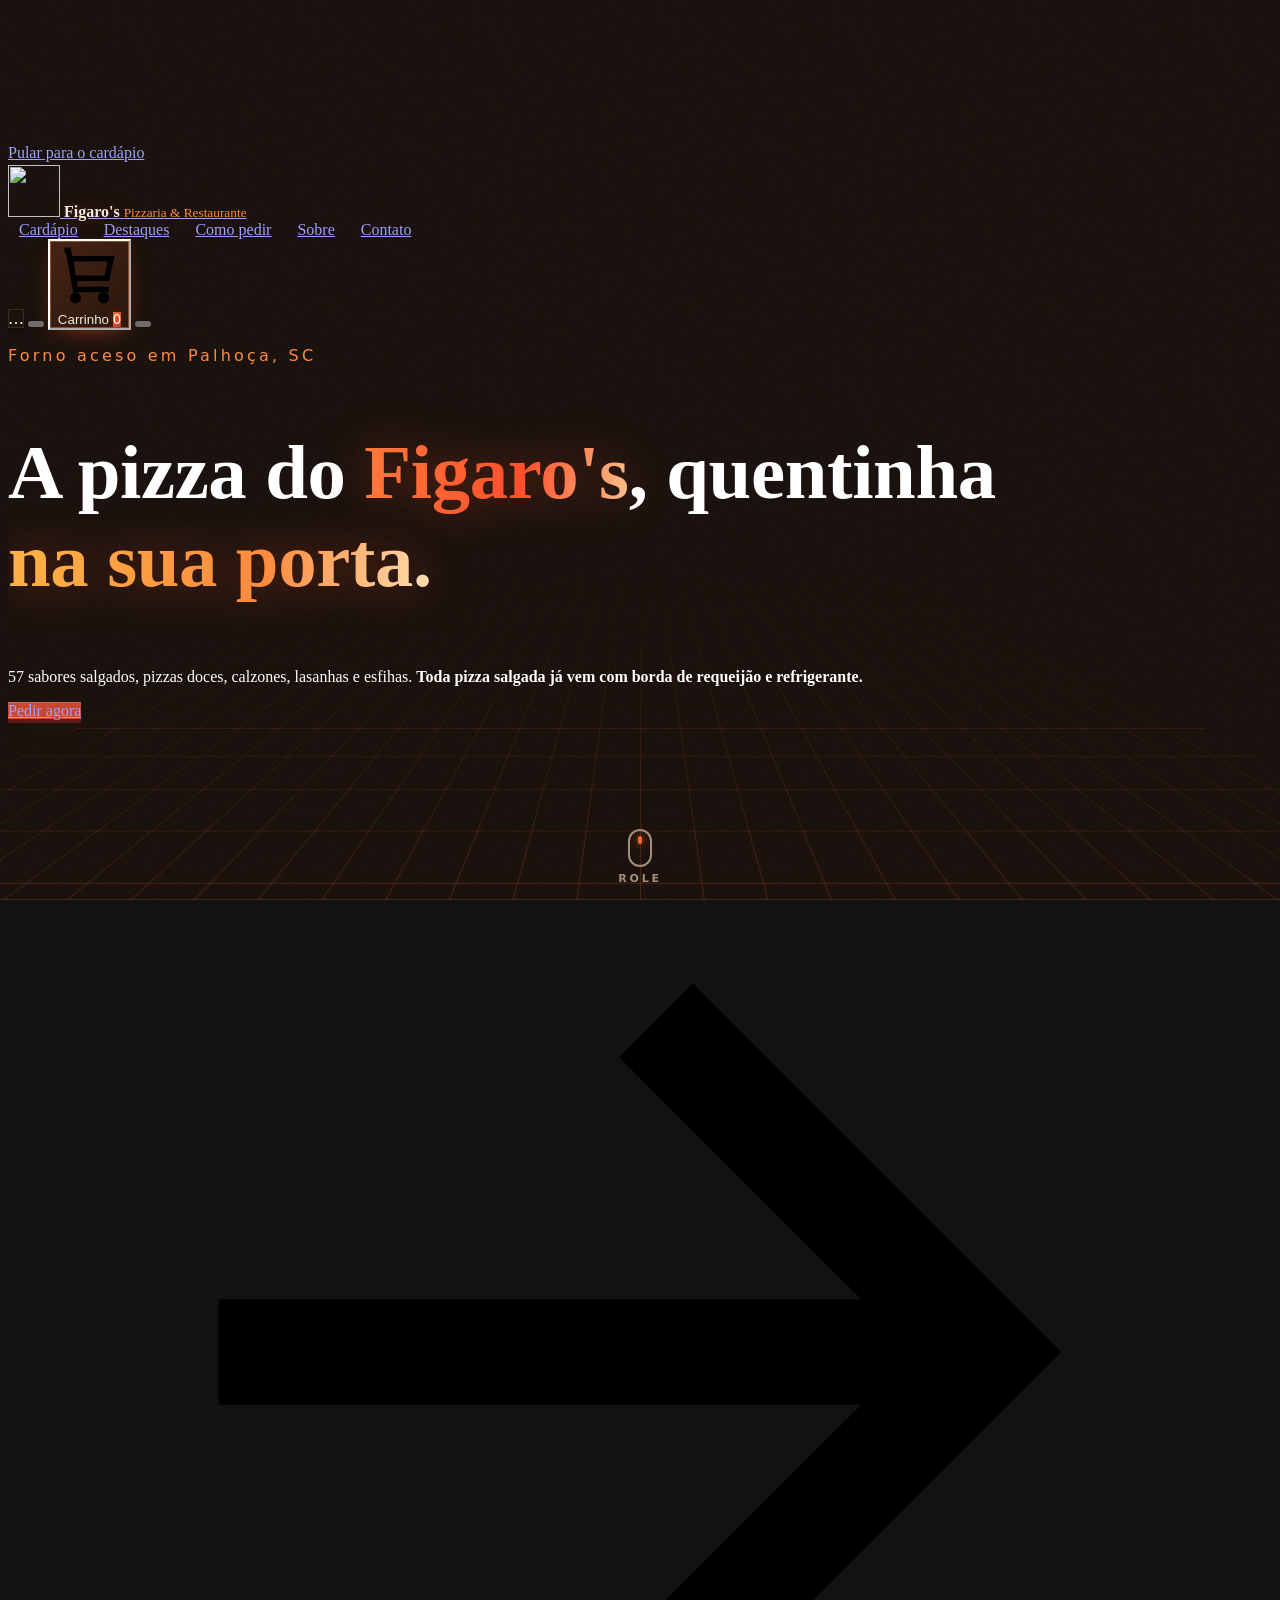
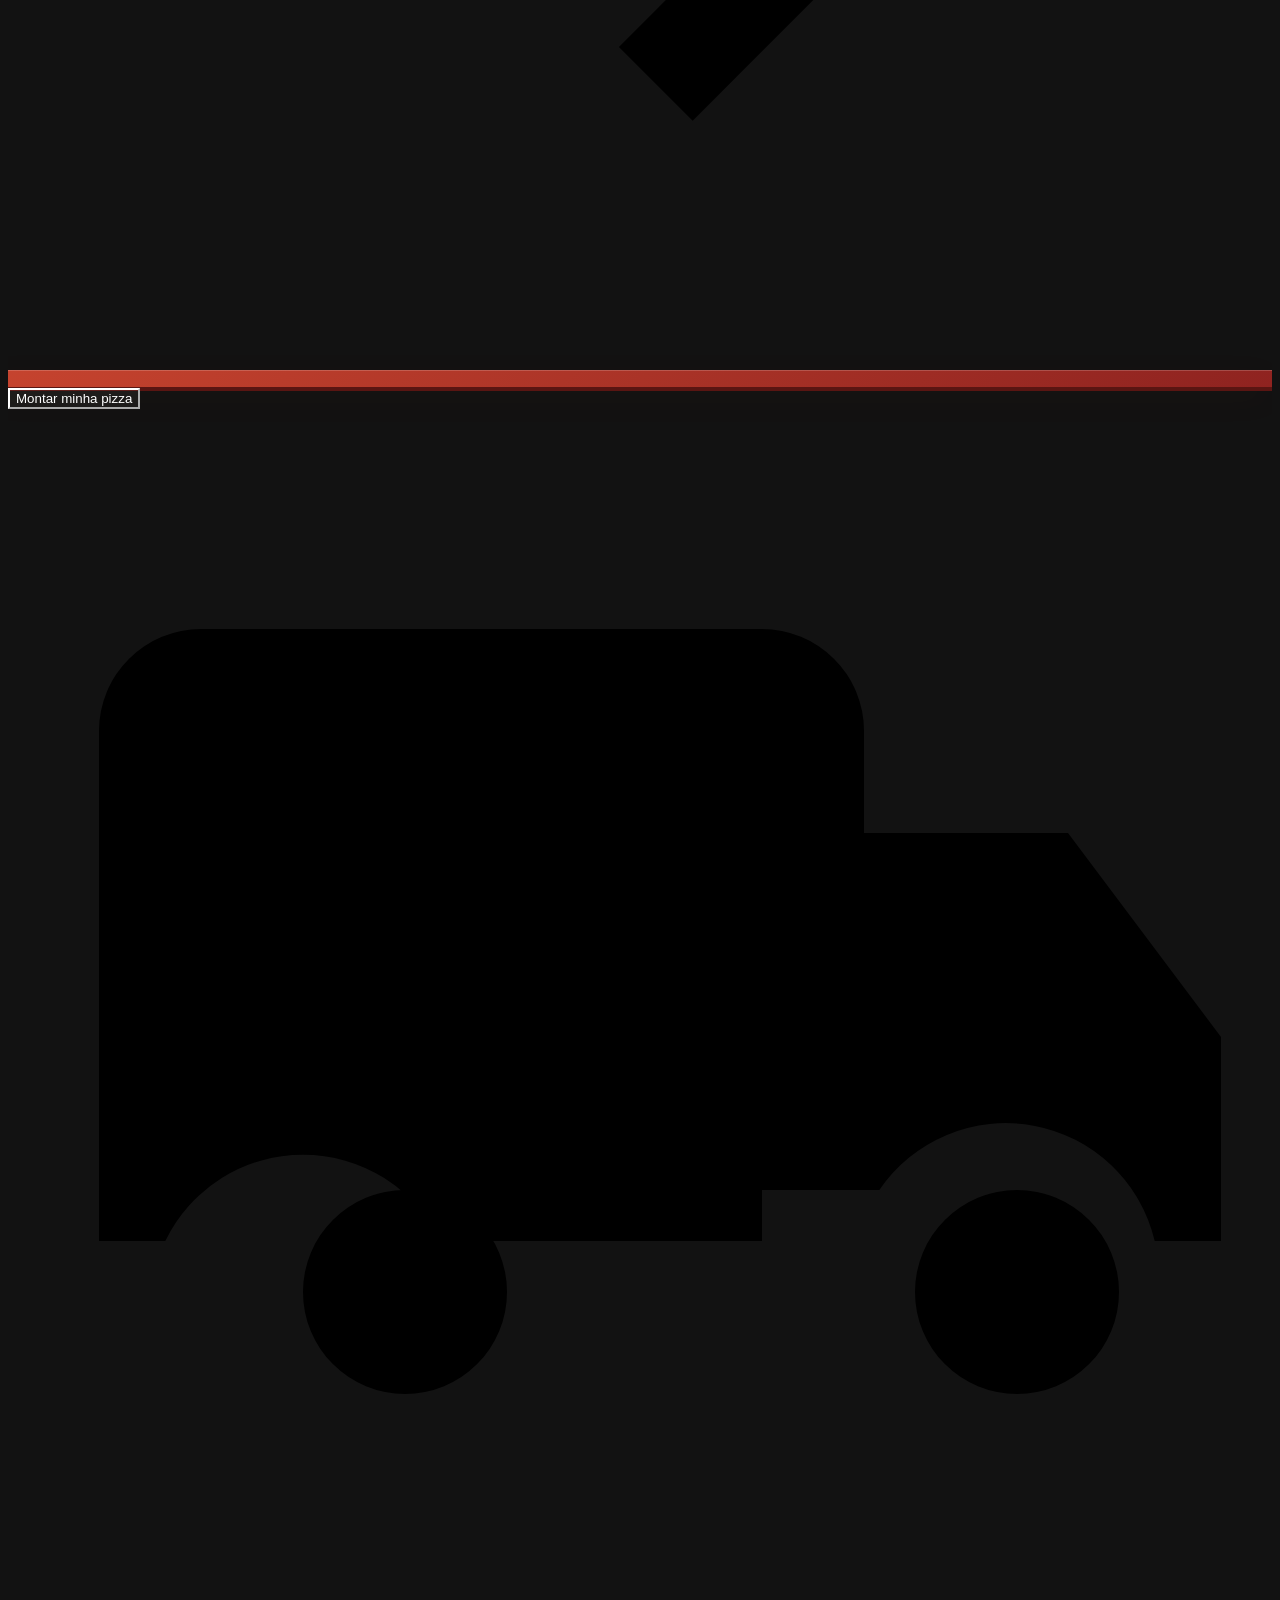
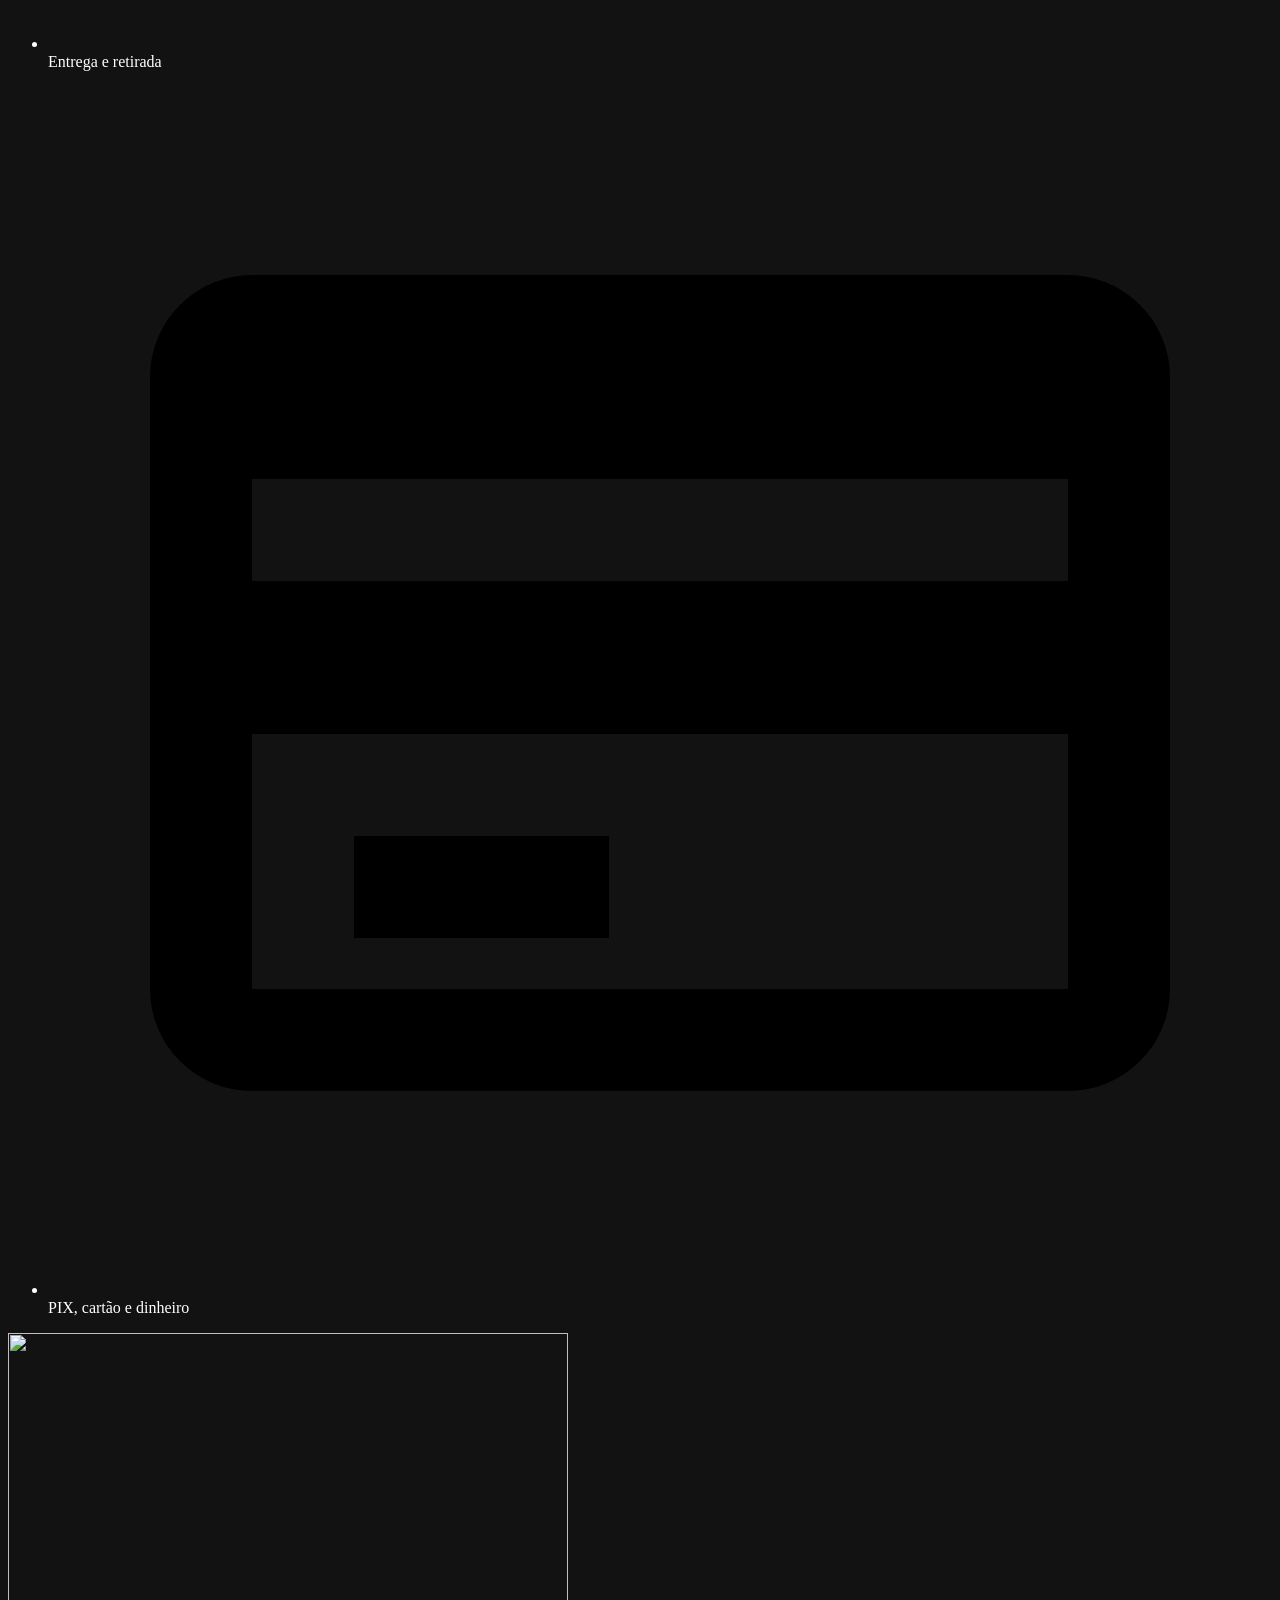
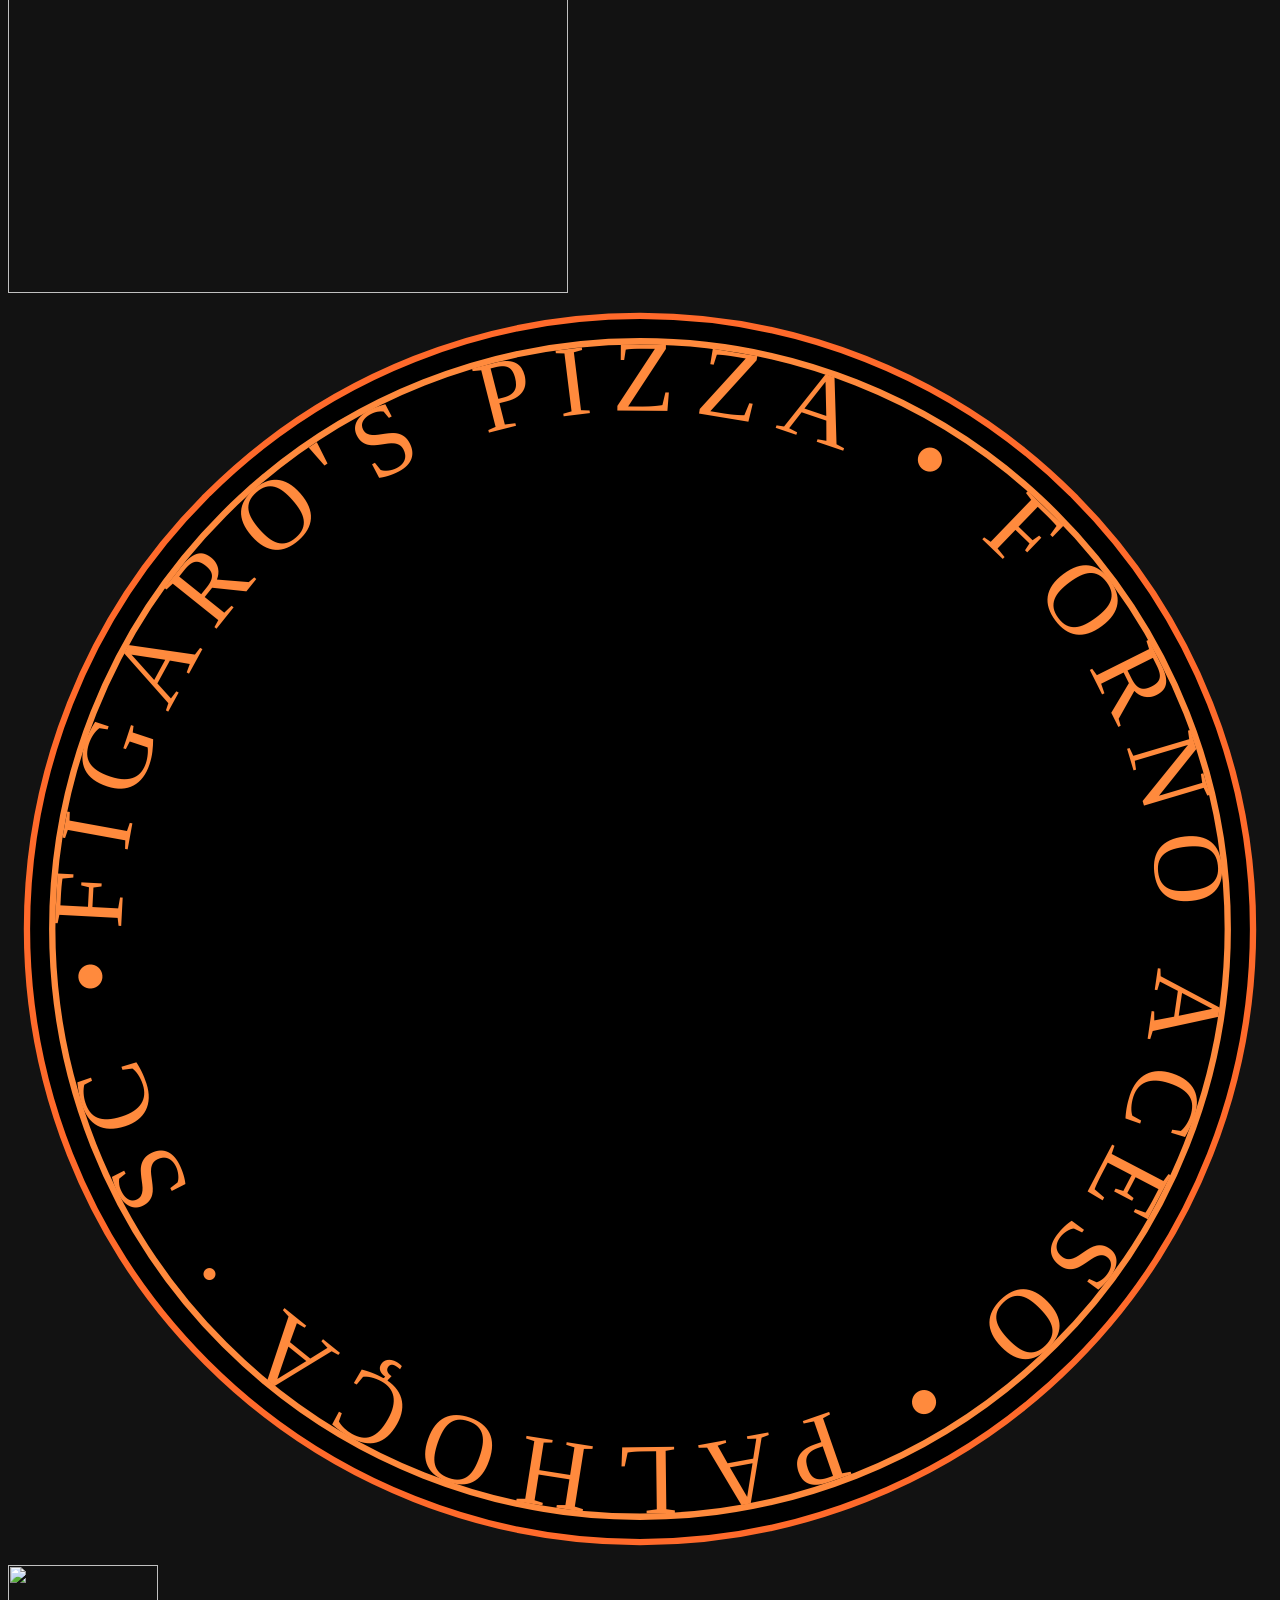
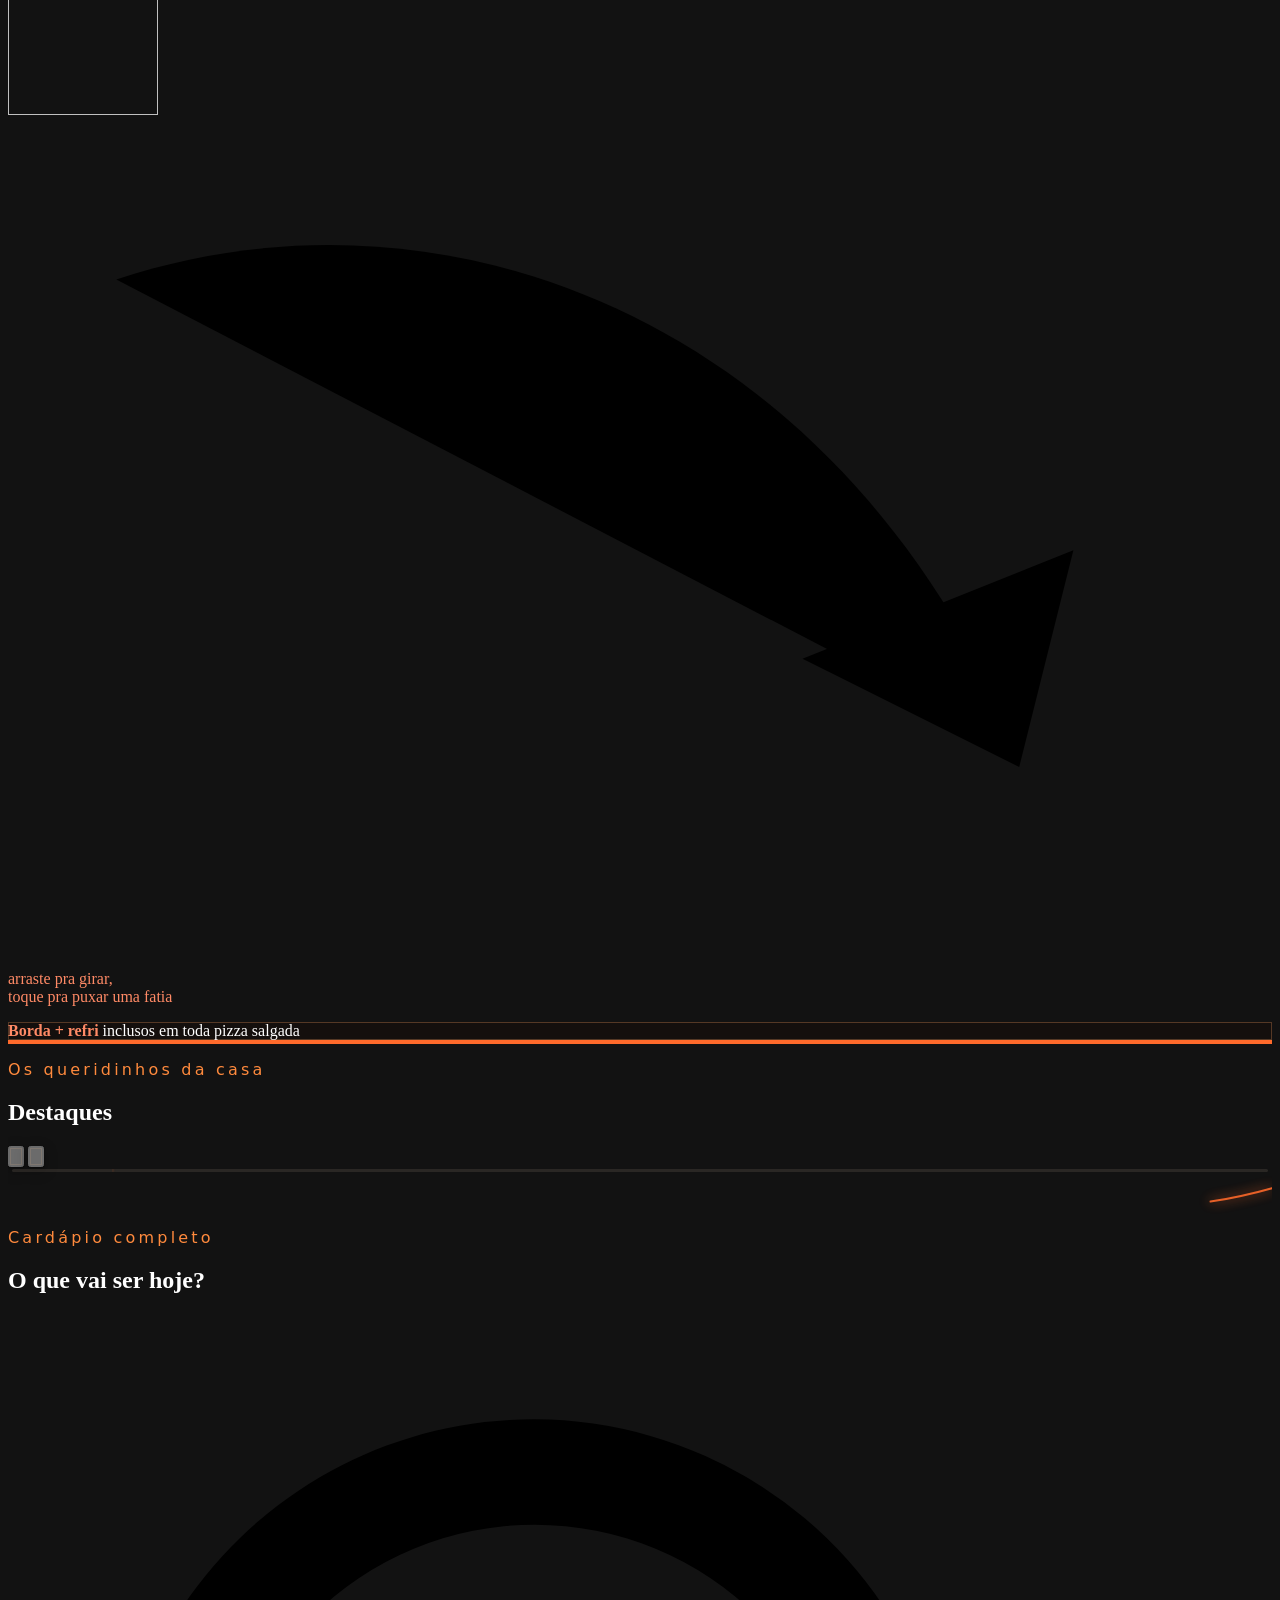
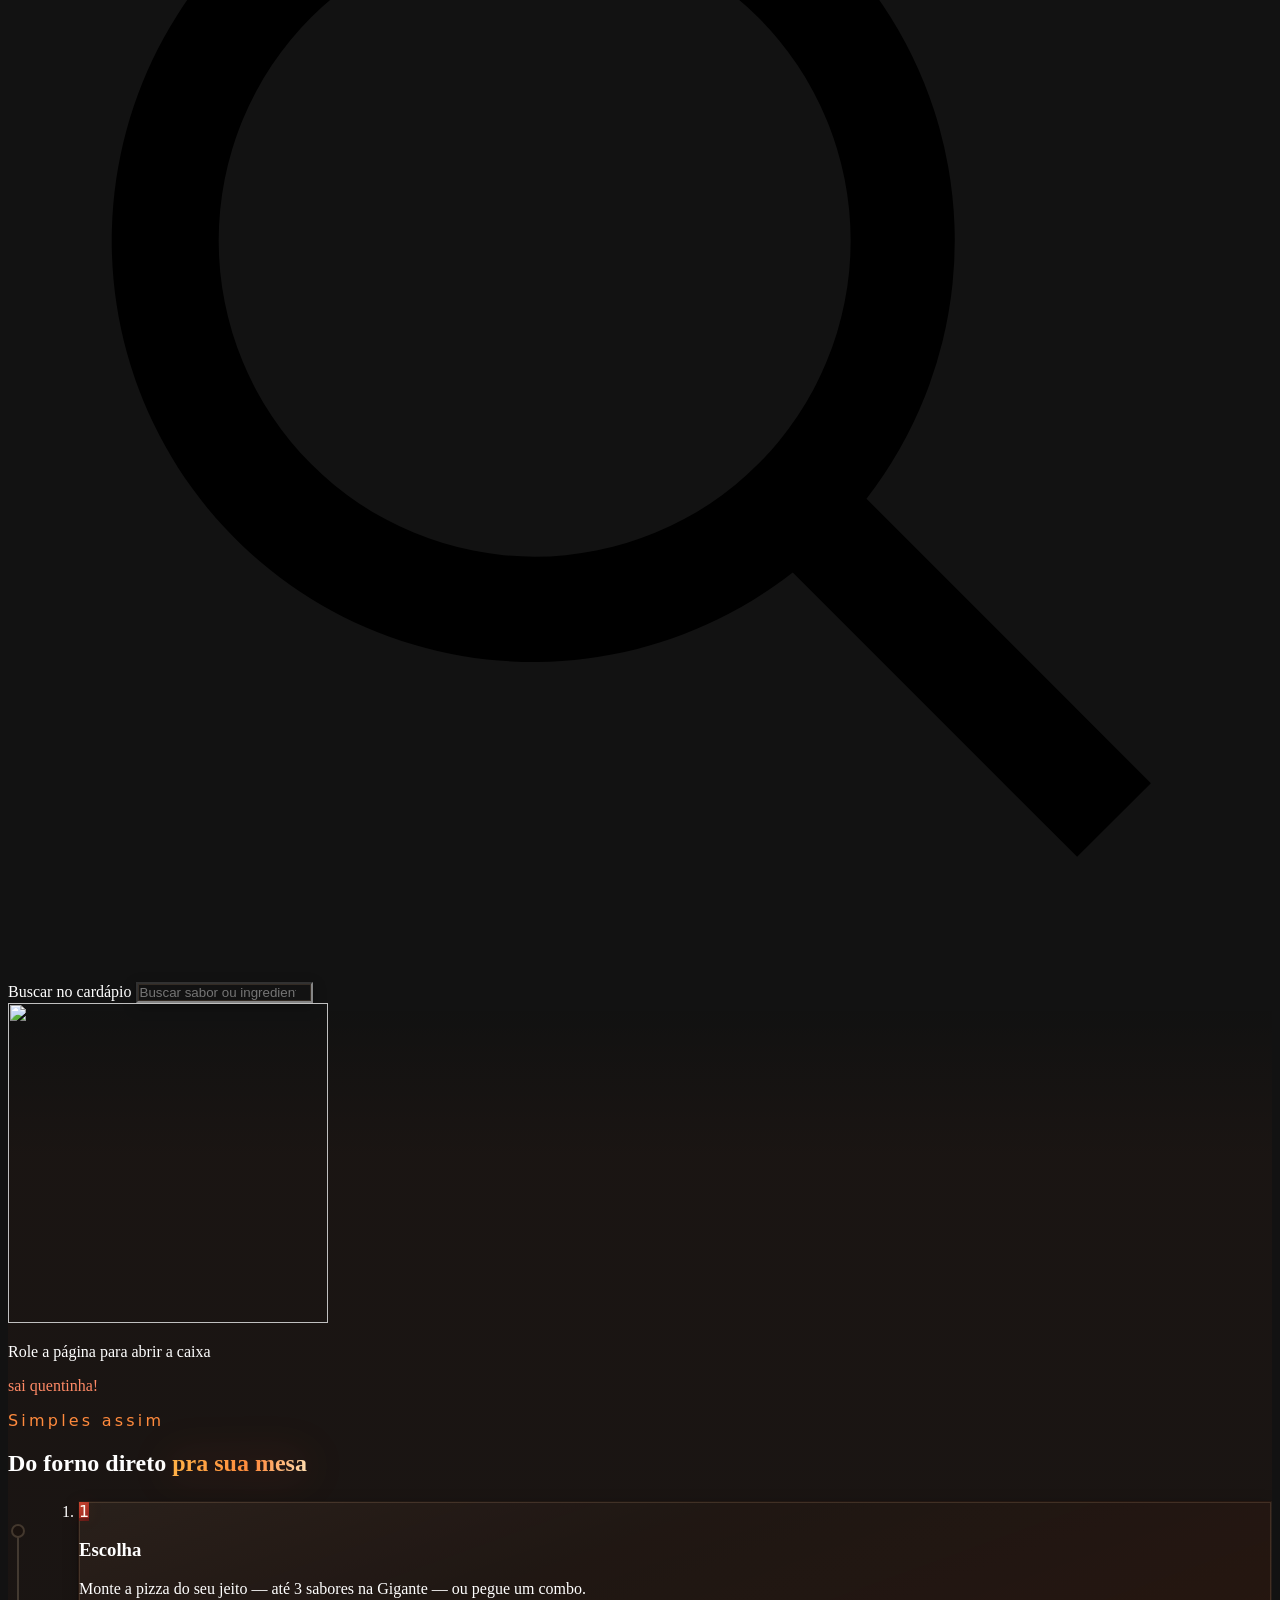
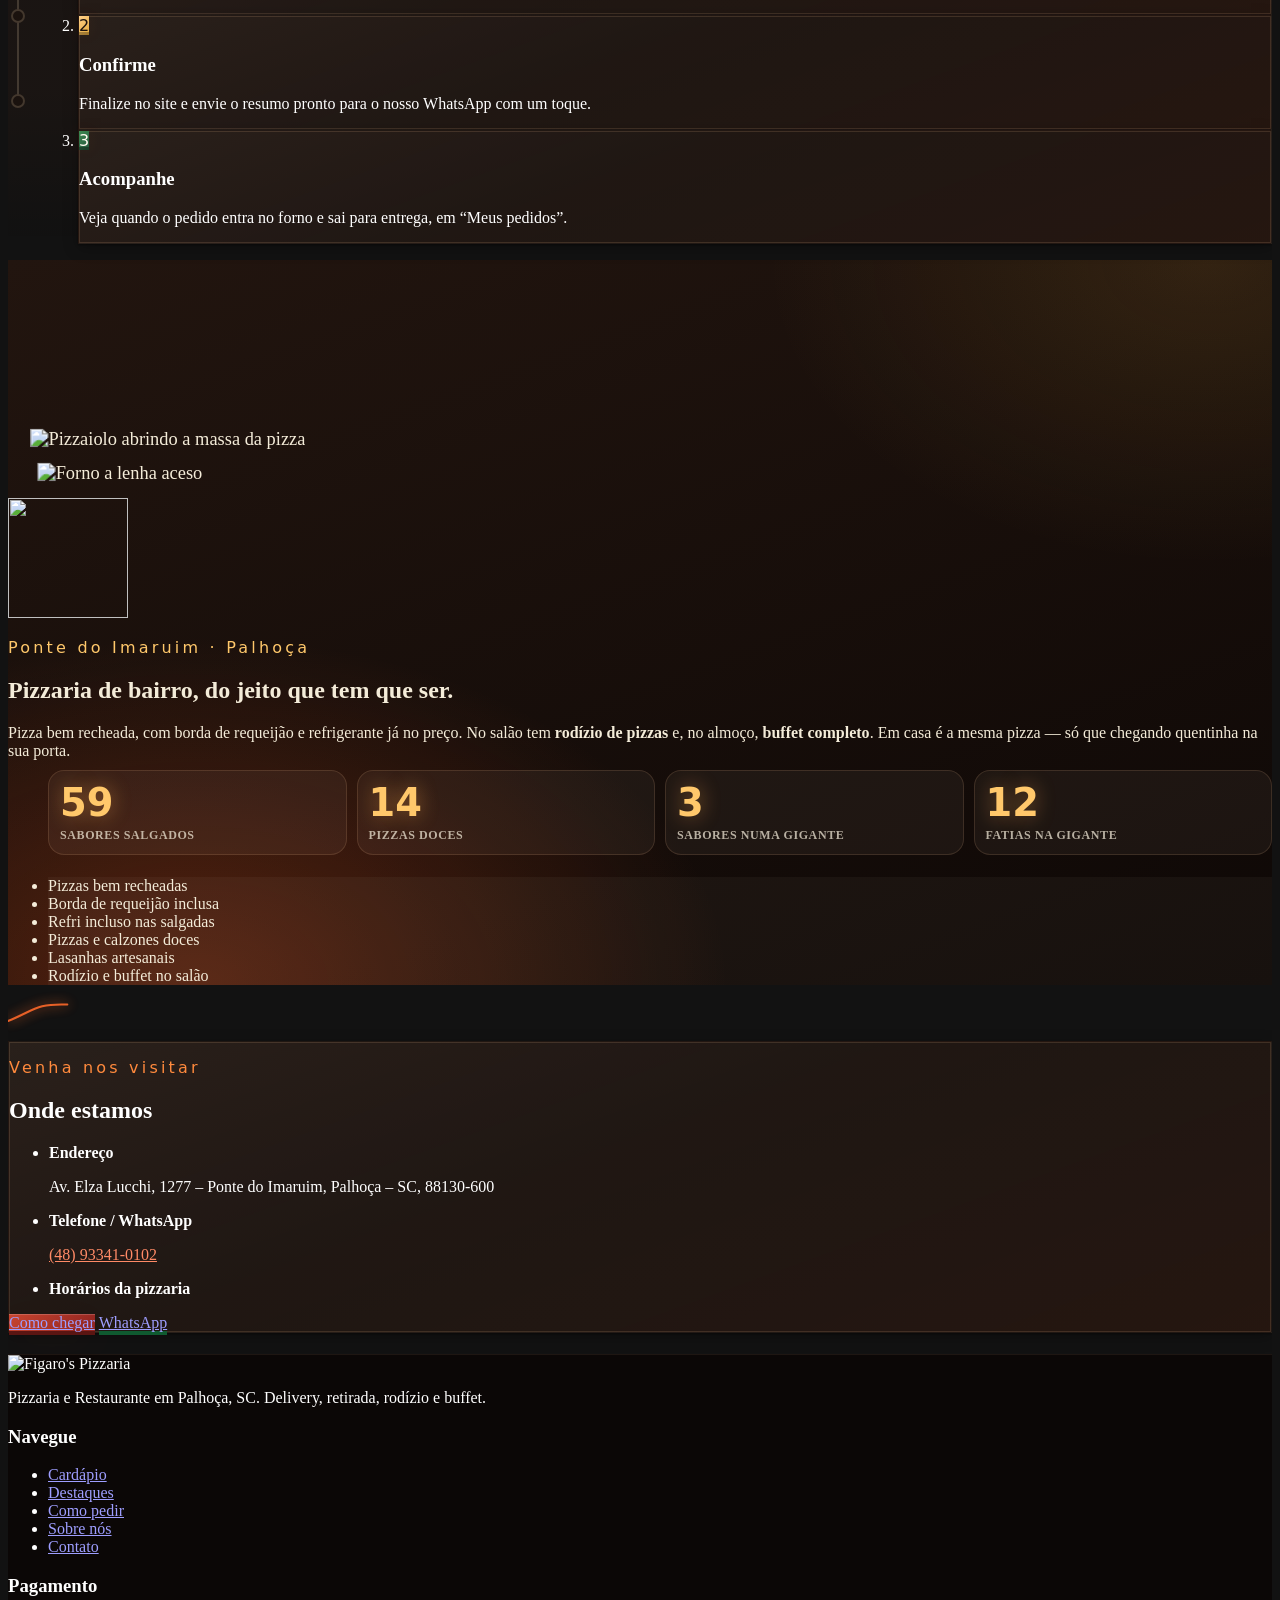
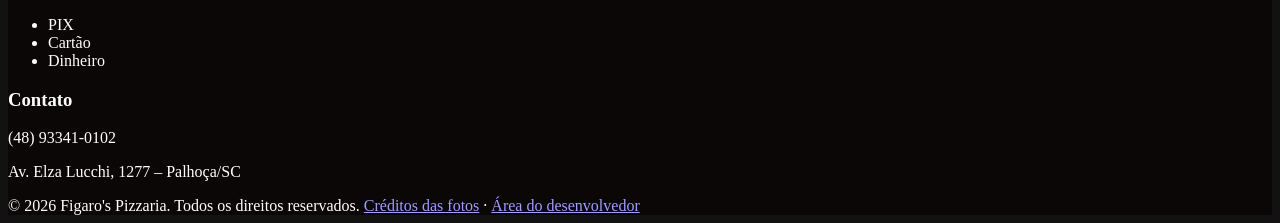
==== index.html @ 358f62ff "Figaro's 2.0: visual "Futurismo Quente" com tema escuro e animações de rolagem - Tema escuro "Forno " ====
<!DOCTYPE html>
<html lang="pt-BR">
<head>
  <meta charset="UTF-8">
  <meta name="viewport" content="width=device-width, initial-scale=1, viewport-fit=cover">
  <title>Figaro's Pizzaria · Delivery de pizza em Palhoça, SC</title>
  <meta name="description" content="Peça pizza da Figaro's Pizzaria em Palhoça, SC: 57 sabores salgados com borda de requeijão e refri inclusos, pizzas doces, calzones, lasanhas, esfihas e combos. Entrega e retirada.">
  <meta name="theme-color" content="#120c09">
  <!-- tema (claro/escuro) e abertura decididos antes da primeira pintura -->
  <script src="js/site/theme-boot.js"></script>
  <!-- Site no GitHub Pages + servidor publicado em outro endereço? Descomente e coloque o endereço do servidor:
  <meta name="figaros-api" content="https://SEU-SERVIDOR.up.railway.app/"> -->
  <link rel="icon" href="assets/img/favicon.png" type="image/png">
  <link rel="apple-touch-icon" href="assets/img/apple-touch-icon.png">
  <link rel="manifest" href="manifest.webmanifest">
  <link rel="canonical" href="https://carlosserra-a11y.github.io/Figaros-Pizzaria/">

  <meta property="og:type" content="website">
  <meta property="og:title" content="Figaro's Pizzaria · Palhoça, SC">
  <meta property="og:description" content="57 sabores, borda de requeijão e refri inclusos. Peça pelo site e acompanhe seu pedido.">
  <meta property="og:url" content="https://carlosserra-a11y.github.io/Figaros-Pizzaria/">
  <meta property="og:image" content="https://carlosserra-a11y.github.io/Figaros-Pizzaria/assets/img/logo.png">
  <meta property="og:image:alt" content="Logo da Figaro's Pizzaria">
  <meta property="og:locale" content="pt_BR">
  <meta name="twitter:card" content="summary">
  <meta name="twitter:title" content="Figaro's Pizzaria · Palhoça, SC">
  <meta name="twitter:description" content="57 sabores, borda de requeijão e refri inclusos. Peça pelo site e acompanhe seu pedido.">
  <meta name="twitter:image" content="https://carlosserra-a11y.github.io/Figaros-Pizzaria/assets/img/logo.png">

  <link rel="preconnect" href="https://fonts.googleapis.com">
  <link rel="preconnect" href="https://fonts.gstatic.com" crossorigin>
  <link href="https://fonts.googleapis.com/css2?family=Alfa+Slab+One&family=Caveat:wght@600..700&family=Nunito:wght@400..900&family=Space+Grotesk:wght@500..700&display=swap" rel="stylesheet">
  <link rel="stylesheet" href="css/site.css">
  <!-- Figaro's 2.0 — "Futurismo Quente": tema escuro, vidro, luz e movimento (apague esta linha para voltar ao visual anterior) -->
  <link rel="stylesheet" href="css/futuro.css">
  <link rel="modulepreload" href="js/shared/pricing.js">

  <script type="application/ld+json">
  {
    "@context": "https://schema.org",
    "@type": "Restaurant",
    "name": "Figaro's Pizzaria",
    "servesCuisine": ["Pizza", "Italiana", "Brasileira"],
    "address": { "@type": "PostalAddress", "streetAddress": "Av. Elza Lucchi, 1277", "addressLocality": "Palhoça", "addressRegion": "SC", "postalCode": "88130-600", "addressCountry": "BR" },
    "telephone": "+55 48 93341-0102",
    "url": "https://carlosserra-a11y.github.io/Figaros-Pizzaria/",
    "image": "https://carlosserra-a11y.github.io/Figaros-Pizzaria/assets/img/logo.png",
    "acceptsReservations": false,
    "hasMenu": "https://carlosserra-a11y.github.io/Figaros-Pizzaria/#cardapio"
  }
  </script>
</head>

<body>
  <a class="skip-link" href="#cardapio">Pular para o cardápio</a>

  <!-- abertura: só na 1ª visita da sessão; some sozinha pelo CSS (mesmo se o JS falhar) -->
  <div class="intro-screen" aria-hidden="true" style="display:none">
    <div class="intro-pizza"><i></i><i></i><i></i><i></i><i></i><i></i></div>
    <img class="intro-logo" src="assets/img/logo-256.webp" alt="" width="96" height="96">
  </div>

  <div class="tone" id="tone" aria-hidden="true"></div>
  <canvas class="fx-canvas" id="fxCanvas" aria-hidden="true"></canvas>
  <canvas class="bg-canvas" id="bgCanvas" aria-hidden="true"></canvas>
  <div class="scroll-progress" aria-hidden="true"><i id="scrollProgress"></i><b class="spark" id="scrollSpark"></b></div>
  <div class="grain" aria-hidden="true"></div>

  <div class="announcement" id="announcement" hidden></div>

  <!-- ======================= HEADER ======================= -->
  <header class="site-header" id="siteHeader">
    <div class="container header-inner">
      <a class="brand" href="#inicio" aria-label="Figaro's Pizzaria — início">
        <img src="assets/img/logo-256.webp" alt="" width="52" height="52">
        <span class="brand-text">
          <strong>Figaro's</strong>
          <small>Pizzaria &amp; Restaurante</small>
        </span>
      </a>

      <nav class="main-nav" aria-label="Seções">
        <span class="nav-ink" aria-hidden="true"></span>
        <a href="#cardapio">Cardápio</a>
        <a href="#destaques">Destaques</a>
        <a href="#como-funciona">Como pedir</a>
        <a href="#sobre">Sobre</a>
        <a href="#contato">Contato</a>
      </nav>

      <div class="header-actions">
        <span class="status-pill" id="statusPill" data-open="unknown"><i></i><span>…</span></span>
        <button class="icon-btn theme-btn" id="themeBtn" type="button" aria-label="Usar tema claro" aria-pressed="false">
          <svg class="ico-moon" viewBox="0 0 24 24" aria-hidden="true"><path d="M20.7 14.6A8.6 8.6 0 0 1 9.4 3.3a.8.8 0 0 0-1-1A10.2 10.2 0 1 0 21.7 15.6a.8.8 0 0 0-1-1Z"/></svg>
          <svg class="ico-sun" viewBox="0 0 24 24" aria-hidden="true"><path d="M12 7a5 5 0 1 0 0 10 5 5 0 0 0 0-10Zm0-5a1 1 0 0 1 1 1v1.5a1 1 0 1 1-2 0V3a1 1 0 0 1 1-1Zm0 17.5a1 1 0 0 1 1 1V21a1 1 0 1 1-2 0v-.5a1 1 0 0 1 1-1ZM2 12a1 1 0 0 1 1-1h1.5a1 1 0 1 1 0 2H3a1 1 0 0 1-1-1Zm17.5 0a1 1 0 0 1 1-1H21a1 1 0 1 1 0 2h-.5a1 1 0 0 1-1-1ZM4.9 4.9a1 1 0 0 1 1.4 0l1 1a1 1 0 0 1-1.4 1.4l-1-1a1 1 0 0 1 0-1.4Zm11.8 11.8a1 1 0 0 1 1.4 0l1 1a1 1 0 0 1-1.4 1.4l-1-1a1 1 0 0 1 0-1.4ZM19.1 4.9a1 1 0 0 1 0 1.4l-1 1a1 1 0 1 1-1.4-1.4l1-1a1 1 0 0 1 1.4 0ZM7.3 16.7a1 1 0 0 1 0 1.4l-1 1a1 1 0 0 1-1.4-1.4l1-1a1 1 0 0 1 1.4 0Z"/></svg>
        </button>
        <button class="icon-btn" id="ordersBtn" type="button" aria-label="Meus pedidos" hidden>
          <svg viewBox="0 0 24 24" aria-hidden="true"><path d="M6 2h12a1 1 0 0 1 1 1v18l-3-2-3 2-3-2-3 2-2-1.3V3a1 1 0 0 1 1-1Zm2 5v2h8V7H8Zm0 4v2h8v-2H8Zm0 4v2h5v-2H8Z"/></svg>
          <span class="dot" id="ordersDot" hidden></span>
        </button>
        <button class="cart-btn" id="cartBtn" type="button" aria-label="Abrir carrinho">
          <svg viewBox="0 0 24 24" aria-hidden="true"><path d="M7 18a2 2 0 1 0 0 4 2 2 0 0 0 0-4Zm10 0a2 2 0 1 0 0 4 2 2 0 0 0 0-4ZM3 2h2.2l.6 3H21l-2 9H7.4l.4 2H19v2H6.2L3.6 4H3V2Zm4 10h10.4l1.1-5H6.4l.6 5Z"/></svg>
          <span class="cart-label">Carrinho</span>
          <span class="cart-count" id="cartCount" aria-live="polite">0</span>
        </button>
        <button class="icon-btn menu-toggle" id="menuToggle" type="button" aria-label="Abrir menu" aria-expanded="false" aria-controls="mobileNav">
          <span></span><span></span><span></span>
        </button>
      </div>
    </div>
    <nav class="mobile-nav" id="mobileNav" aria-label="Seções (celular)" hidden>
      <a href="#cardapio">Cardápio</a>
      <a href="#destaques">Destaques</a>
      <a href="#como-funciona">Como pedir</a>
      <a href="#sobre">Sobre</a>
      <a href="#contato">Contato</a>
    </nav>
    <div class="tricolor" aria-hidden="true"><i></i><i></i><i></i></div>
  </header>

  <main id="inicio">
    <!-- ======================= HERO ======================= -->
    <section class="hero" id="hero" aria-labelledby="heroTitle">
      <div class="hero-bg" aria-hidden="true"></div>
      <!-- grade em perspectiva (estilo synthwave, em tom de brasa) e escurecimento ao rolar -->
      <div class="hero-grid" aria-hidden="true"><i></i></div>
      <div class="hero-shade" aria-hidden="true"></div>
      <div class="container hero-inner">
        <div class="hero-copy" data-depth="0.12">
          <p class="eyebrow"><span class="eyebrow-line"></span>Forno aceso em Palhoça, SC</p>
          <!-- cada linha do título se separa numa camada ao rolar (--l) -->
          <h1 id="heroTitle"><span class="hl" style="--l:0">A pizza do <span class="type-logo red">Figaro's</span>,</span> <span class="hl" style="--l:1">quentinha</span> <span class="hl" style="--l:2"><span class="hl-green type-logo">na sua porta.</span></span></h1>
          <p class="hero-sub"><span id="flavorCount" data-count>57</span> sabores salgados, pizzas doces, calzones, lasanhas e esfihas. <strong>Toda pizza salgada já vem com borda de requeijão e refrigerante.</strong></p>
          <div class="hero-ctas">
            <a class="btn btn-primary btn-lg" href="#cardapio" data-magnetic>
              Pedir agora
              <svg viewBox="0 0 24 24" aria-hidden="true"><path d="M13 5l7 7-7 7-1.4-1.4 4.6-4.6H4v-2h12.2l-4.6-4.6L13 5Z"/></svg>
            </a>
            <button class="btn btn-ghost btn-lg" type="button" id="heroBuildBtn"><span class="ico-slot" data-icon="slice"></span>Montar minha pizza</button>
          </div>
          <ul class="hero-trust">
            <li id="heroRating" hidden></li>
            <li><svg viewBox="0 0 24 24" aria-hidden="true"><path d="M3 6h11v9h2.3a3 3 0 0 1 5.4 1H23v-4l-3-4h-4V6a2 2 0 0 0-2-2H3a2 2 0 0 0-2 2v10h1.3A3 3 0 0 1 7.7 16H14V6H3Zm4 9a2 2 0 1 0 0 4 2 2 0 0 0 0-4Zm12 0a2 2 0 1 0 0 4 2 2 0 0 0 0-4Z"/></svg>Entrega e retirada</li>
            <li><svg viewBox="0 0 24 24" aria-hidden="true"><path d="M2 6a2 2 0 0 1 2-2h16a2 2 0 0 1 2 2v12a2 2 0 0 1-2 2H4a2 2 0 0 1-2-2V6Zm2 2v2h16V8H4Zm0 5v5h16v-5H4Zm2 2h5v2H6v-2Z"/></svg>PIX, cartão e dinheiro</li>
          </ul>
        </div>

        <div class="hero-visual" id="heroVisual" aria-hidden="true">
          <div class="board">
            <div class="pizza-spin">
              <img src="assets/img/hero-pizza.webp" alt="" width="560" height="560" fetchpriority="high">
            </div>
            <span class="steam s1"></span><span class="steam s2"></span><span class="steam s3"></span>
          </div>
          <div class="seal" data-depth="-0.18">
            <svg class="seal-ring" viewBox="0 0 200 200" aria-hidden="true">
              <defs><path id="sealPath" d="M100,100 m-82,0 a82,82 0 1,1 164,0 a82,82 0 1,1 -164,0"/></defs>
              <circle cx="100" cy="100" r="97" class="seal-bg"/>
              <circle cx="100" cy="100" r="93" class="seal-line"/>
              <text><textPath href="#sealPath" textLength="510">FIGARO'S PIZZA • FORNO ACESO • PALHOÇA · SC •</textPath></text>
            </svg>
            <img class="seal-logo" src="assets/img/logo-256.webp" alt="" width="150" height="150">
          </div>
          <div class="floaters" id="floaters"></div>
          <p class="hero-hint hand">
            <svg class="doodle" viewBox="0 0 70 46" aria-hidden="true"><path d="M6 8C24 2 46 10 56 34"/><path d="M44 29l12 6 3-12"/></svg>
            <span>arraste pra girar,<br>toque pra puxar uma fatia</span>
          </p>
          <div class="hero-tag" data-depth="-0.3">
            <strong>Borda + refri</strong>
            <span>inclusos em toda pizza salgada</span>
          </div>
        </div>
      </div>
      <a class="scroll-cue" href="#destaques" aria-label="Rolar para os destaques"><span class="scroll-cue-mouse"><i></i></span><span class="scroll-cue-txt">role</span></a>
    </section>

    <!-- faixa tricolor com sabores -->
    <div class="marquee" aria-hidden="true">
      <div class="marquee-track" id="marqueeTrack"></div>
    </div>

    <!-- ======================= DESTAQUES ======================= -->
    <section class="section highlights" id="destaques" aria-labelledby="destaquesTitle">
      <!-- no computador a seção fica presa e os cartões deslizam na horizontal enquanto a página desce -->
      <div class="hl-pin" id="hlPin">
      <div class="container">
        <div class="section-head">
          <div>
            <p class="eyebrow"><span class="eyebrow-line"></span><span id="highlightsEyebrow">Os queridinhos da casa</span></p>
            <h2 class="section-title" id="destaquesTitle" data-split data-swash="green">Destaques</h2>
          </div>
          <div class="carousel-nav">
            <button class="round-btn" type="button" data-scroll="-1" aria-label="Anterior"><svg viewBox="0 0 24 24" aria-hidden="true"><path d="M15.4 7.4 14 6l-6 6 6 6 1.4-1.4L10.8 12z"/></svg></button>
            <button class="round-btn" type="button" data-scroll="1" aria-label="Próximo"><svg viewBox="0 0 24 24" aria-hidden="true"><path d="M8.6 16.6 10 18l6-6-6-6-1.4 1.4 4.6 4.6z"/></svg></button>
          </div>
        </div>
        <div class="carousel" id="highlights" tabindex="0" aria-label="Itens em destaque"></div>
        <div class="hl-meter" aria-hidden="true"><i id="hlMeter"></i></div>
      </div>
      </div>
    </section>

    <!-- divisor: traço de luz desenhado pela rolagem -->
    <div class="divider" aria-hidden="true"><svg viewBox="0 0 1200 60" preserveAspectRatio="none"><path pathLength="1" d="M0 30 C150 6 300 54 450 30 S750 6 900 30 S1125 50 1200 26"/></svg></div>

    <!-- ======================= CARDÁPIO ======================= -->
    <section class="section menu-section" id="cardapio" aria-labelledby="cardapioTitle">
      <div class="container">
        <div class="section-head">
          <div>
            <p class="eyebrow"><span class="eyebrow-line"></span>Cardápio completo</p>
            <h2 class="section-title" id="cardapioTitle" data-split data-swash="red">O que vai ser hoje?</h2>
          </div>
          <label class="search" for="searchInput">
            <svg viewBox="0 0 24 24" aria-hidden="true"><path d="M10 2a8 8 0 0 1 6.3 12.9l5.4 5.4-1.4 1.4-5.4-5.4A8 8 0 1 1 10 2Zm0 2a6 6 0 1 0 0 12 6 6 0 0 0 0-12Z"/></svg>
            <span class="sr-only">Buscar no cardápio</span>
            <input type="search" id="searchInput" placeholder="Buscar sabor ou ingrediente…" autocomplete="off" enterkeyhint="search">
            <button type="button" class="search-clear" id="searchClear" aria-label="Limpar busca" hidden>×</button>
          </label>
        </div>
      </div>

      <div class="cat-bar" id="catBar">
        <div class="container">
          <div class="cat-tabs" id="catTabs" role="tablist" aria-label="Categorias"></div>
        </div>
      </div>

      <div class="container">
        <div class="menu-body" id="menuBody" aria-live="polite">
          <div class="skeleton-grid">
            <div class="sk"></div><div class="sk"></div><div class="sk"></div><div class="sk"></div>
          </div>
        </div>
      </div>
    </section>

    <!-- ======================= COMO FUNCIONA ======================= -->
    <section class="section steps story" id="como-funciona" aria-labelledby="stepsTitle">
      <div class="steps-pin">
        <div class="container steps-layout">
          <div class="box-stage" id="box3d">
            <img class="box-fallback" src="assets/img/chef.webp" alt="" width="320" height="320" loading="lazy">
            <p class="box-caption" aria-hidden="true">Role a página para abrir a caixa</p>
            <p class="box-note hand" aria-hidden="true">sai quentinha!</p>
          </div>
          <div class="steps-copy">
            <p class="eyebrow"><span class="eyebrow-line"></span>Simples assim</p>
            <h2 class="section-title" id="stepsTitle" data-split>Do forno direto <span class="type-logo green">pra sua mesa</span></h2>
            <div class="story-bar" aria-hidden="true"><i></i></div>
            <div class="steps-track">
            <!-- linha de luz que liga os 3 passos e acende com a rolagem -->
            <span class="steps-line" aria-hidden="true"><i></i><b></b><b></b><b></b></span>
            <ol class="steps-list" data-stagger>
              <li class="step reveal">
                <span class="step-num">1</span>
                <div>
                  <h3>Escolha</h3>
                  <p>Monte a pizza do seu jeito — até 3 sabores na Gigante — ou pegue um combo.</p>
                </div>
              </li>
              <li class="step reveal">
                <span class="step-num">2</span>
                <div>
                  <h3>Confirme</h3>
                  <p>Finalize no site e envie o resumo pronto para o nosso WhatsApp com um toque.</p>
                </div>
              </li>
              <li class="step reveal">
                <span class="step-num">3</span>
                <div>
                  <h3>Acompanhe</h3>
                  <p>Veja quando o pedido entra no forno e sai para entrega, em “Meus pedidos”.</p>
                </div>
              </li>
            </ol>
            </div>
          </div>
        </div>
      </div>
    </section>

    <!-- ======================= SOBRE ======================= -->
    <section class="section about" id="sobre" aria-labelledby="sobreTitle">
      <canvas class="ember-canvas" id="emberCanvas" aria-hidden="true"></canvas>
      <div class="container about-grid">
        <div class="about-media reveal">
          <figure class="about-photo main" data-depth="0.1"><img src="assets/img/bg-about.webp" alt="Pizzaiolo abrindo a massa da pizza" loading="lazy" width="720" height="720"></figure>
          <figure class="about-photo small" data-depth="-0.16"><img src="assets/img/bg-restaurante.webp" alt="Forno a lenha aceso" loading="lazy" width="420" height="420"></figure>
          <img class="about-logo" src="assets/img/chef.webp" alt="" width="120" height="120" loading="lazy" data-depth="-0.3">
        </div>
        <div class="about-copy reveal">
          <p class="eyebrow light"><span class="eyebrow-line"></span>Ponte do Imaruim · Palhoça</p>
          <h2 class="section-title light" id="sobreTitle" data-split data-swash="gold">Pizzaria de bairro, do jeito que tem que ser.</h2>
          <!-- data-paint: as palavras acendem uma a uma conforme a rolagem -->
          <p class="lead" data-paint>Pizza bem recheada, com borda de requeijão e refrigerante já no preço. No salão tem <strong>rodízio de pizzas</strong> e, no almoço, <strong>buffet completo</strong>. Em casa é a mesma pizza — só que chegando quentinha na sua porta.</p>
          <!-- números da casa (contam do zero ao aparecer; os valores vêm do cardápio) -->
          <ul class="stats" id="stats">
            <li><b data-count data-stat="savory">59</b><span>sabores salgados</span></li>
            <li><b data-count data-stat="sweet">14</b><span>pizzas doces</span></li>
            <li><b data-count data-stat="flavors">3</b><span>sabores numa Gigante</span></li>
            <li><b data-count data-stat="slices">12</b><span>fatias na Gigante</span></li>
          </ul>
          <ul class="about-points" data-stagger>
            <li><span class="ico-slot" data-icon="slice"></span>Pizzas bem recheadas</li>
            <li><span class="ico-slot" data-icon="cheese"></span>Borda de requeijão inclusa</li>
            <li><span class="ico-slot" data-icon="soda"></span>Refri incluso nas salgadas</li>
            <li><span class="ico-slot" data-icon="choc"></span>Pizzas e calzones doces</li>
            <li><span class="ico-slot" data-icon="lasagna"></span>Lasanhas artesanais</li>
            <li><span class="ico-slot" data-icon="plate"></span>Rodízio e buffet no salão</li>
          </ul>
          <p class="lunch" id="lunchInfo"></p>
        </div>
      </div>
    </section>

    <!-- ======================= DEPOIMENTOS (só aparece se houver) ======================= -->
    <section class="section reviews" id="avaliacoes" aria-labelledby="reviewsTitle" hidden>
      <div class="container">
        <div class="section-head">
          <div>
            <p class="eyebrow"><span class="eyebrow-line"></span>Quem prova, volta</p>
            <h2 class="section-title" id="reviewsTitle" data-split>O que dizem da gente</h2>
          </div>
          <div class="rating-big" id="ratingBig"></div>
        </div>
        <div class="reviews-grid" id="reviewsGrid"></div>
      </div>
    </section>

    <div class="divider flip" aria-hidden="true"><svg viewBox="0 0 1200 60" preserveAspectRatio="none"><path pathLength="1" d="M0 34 C200 56 360 8 560 30 S900 54 1040 28 S1160 12 1200 30"/></svg></div>

    <!-- ======================= CONTATO ======================= -->
    <section class="section contact" id="contato" aria-labelledby="contatoTitle">
      <div class="container contact-grid">
        <div class="contact-card reveal">
          <p class="eyebrow"><span class="eyebrow-line"></span>Venha nos visitar</p>
          <h2 class="section-title" id="contatoTitle" data-split data-swash="red">Onde estamos</h2>
          <ul class="contact-list" data-stagger>
            <li>
              <span class="ci ico-slot" data-icon="pin"></span>
              <div><strong>Endereço</strong><p id="storeAddress">Av. Elza Lucchi, 1277 – Ponte do Imaruim, Palhoça – SC, 88130-600</p></div>
            </li>
            <li>
              <span class="ci ico-slot" data-icon="phone"></span>
              <div><strong>Telefone / WhatsApp</strong><p><a id="storePhone" href="tel:+5548933410102">(48) 93341-0102</a></p></div>
            </li>
            <li>
              <span class="ci ico-slot" data-icon="clock"></span>
              <div><strong>Horários da pizzaria</strong><table class="hours" id="hoursTable"><tbody></tbody></table></div>
            </li>
          </ul>
          <div class="contact-ctas">
            <a class="btn btn-primary" id="directionsBtn" target="_blank" rel="noopener noreferrer" href="https://www.google.com/maps/dir/?api=1&amp;destination=Figaro%27s%20Pizzaria%2C%20Av.%20Elza%20Lucchi%2C%201277%20-%20Palho%C3%A7a%2C%20SC"><span class="ico-slot" data-icon="route"></span>Como chegar</a>
            <a class="btn btn-whats" id="whatsBtn" target="_blank" rel="noopener noreferrer" href="https://wa.me/5548933410102">WhatsApp</a>
          </div>
        </div>
        <div class="map-frame reveal">
          <button type="button" class="map-placeholder" id="mapLoad">
            <span class="ico-slot big" data-icon="map"></span>
            <strong>Ver no mapa</strong>
            <small>Carrega o Google Maps</small>
          </button>
        </div>
      </div>
    </section>
  </main>

  <!-- ======================= FOOTER ======================= -->
  <footer class="site-footer">
    <div class="tricolor" aria-hidden="true"><i></i><i></i><i></i></div>
    <div class="container footer-grid">
      <div class="footer-brand">
        <img src="assets/img/logo-256.webp" alt="Figaro's Pizzaria" width="96" height="96" loading="lazy">
        <p id="footerTagline">Pizzaria e Restaurante em Palhoça, SC. Delivery, retirada, rodízio e buffet.</p>
        <div class="socials" id="socials"></div>
      </div>
      <div>
        <h3>Navegue</h3>
        <ul>
          <li><a href="#cardapio">Cardápio</a></li>
          <li><a href="#destaques">Destaques</a></li>
          <li><a href="#como-funciona">Como pedir</a></li>
          <li><a href="#sobre">Sobre nós</a></li>
          <li><a href="#contato">Contato</a></li>
        </ul>
      </div>
      <div>
        <h3>Pagamento</h3>
        <ul class="pay-tags" id="payTags"><li>PIX</li><li>Cartão</li><li>Dinheiro</li></ul>
        <h3 class="mt">Contato</h3>
        <p id="footerPhone">(48) 93341-0102</p>
        <p id="footerAddress">Av. Elza Lucchi, 1277 – Palhoça/SC</p>
      </div>
    </div>
    <div class="container footer-bottom">
      <span>© <span id="year">2026</span> Figaro's Pizzaria. Todos os direitos reservados.</span>
      <span class="footer-links"><a href="creditos.html">Créditos das fotos</a> · <a href="admin/" rel="nofollow">Área do desenvolvedor</a></span>
    </div>
  </footer>

  <!-- botão flutuante do carrinho (celular) -->
  <button class="floating-cart" id="floatingCart" type="button" hidden>
    <span class="fc-count" id="floatingCount">0</span>
    <span>Ver carrinho</span>
    <strong id="floatingTotal">R$ 0,00</strong>
  </button>

  <!-- camadas (modais e gavetas) -->
  <div class="layer" id="productLayer" hidden>
    <div class="layer-backdrop" data-close></div>
    <div class="dialog product-dialog" role="dialog" aria-modal="true" aria-labelledby="productTitle" id="productDialog"></div>
  </div>

  <div class="layer drawer-layer" id="cartLayer" hidden>
    <div class="layer-backdrop" data-close></div>
    <aside class="drawer" role="dialog" aria-modal="true" aria-labelledby="cartTitle" id="cartDrawer"></aside>
  </div>

  <div class="layer" id="checkoutLayer" hidden>
    <div class="layer-backdrop" data-close></div>
    <div class="dialog checkout-dialog" role="dialog" aria-modal="true" aria-labelledby="checkoutTitle" id="checkoutDialog"></div>
  </div>

  <div class="layer drawer-layer" id="ordersLayer" hidden>
    <div class="layer-backdrop" data-close></div>
    <aside class="drawer" role="dialog" aria-modal="true" aria-labelledby="ordersTitle" id="ordersDrawer"></aside>
  </div>

  <div class="toasts" id="toasts" aria-live="polite" aria-atomic="false"></div>

  <noscript><div class="noscript">Ative o JavaScript para ver o cardápio e fazer pedidos — ou chame a gente no WhatsApp: <a href="https://wa.me/5548933410102">(48) 93341-0102</a>.</div></noscript>

  <script type="module" src="js/site/main.js"></script>
</body>
</html>
---- css/futuro.css ----
/* ============================================================
   FIGARO'S 2.0 — "Futurismo Quente"
   O forno a lenha encontra uma interface sci-fi: escuro, brilho
   de brasa, vidro, luz e movimento — sem perder a cara de pizzaria
   de bairro. Esta camada vem DEPOIS de site.css; apague o <link>
   dela no index.html para voltar ao visual anterior.

    1. Tokens novos (valem nos dois temas)
    2. Tema escuro "Forno à Noite" (cores + quem usava as cores "ao contrário")
    3. Fundo: tom por seção, granulado e grade do topo
    4. Header: pílula de vidro, some ao descer, indicador do link ativo, botão de tema
    5. Topo (hero): título em camadas, pizza que cresce, indicador de rolar
    6. Revelações ao rolar: títulos, imagens, divisores, barra com faísca
    7. Destaques presos (rolagem horizontal) + medidor de posição
    8. Cardápio: luz que segue o cursor, abas, busca
    9. Como pedir: linha de luz entre os passos
   10. Sobre: texto pintado pela rolagem e números da casa
   11. Botões, carrinho, toasts e status
   12. Cursor
   13. Abertura (preloader)
   14. Aparelhos modestos ("lite") e "reduzir movimento"
   ============================================================ */

/* ---------- 1. Tokens novos ---------- */
:root {
  --ember: #ff6a2b;
  --ember-2: #ff8a3d;
  --ember-glow: rgba(255, 106, 43, .45);
  --neon-gold: #ffc86b;
  --f-tech: "Space Grotesk", "Segoe UI", system-ui, sans-serif;
  --on-accent: #fffaf2;
  --glass-bg: rgba(251, 247, 238, .76);
  --glass-border: rgba(43, 29, 23, .1);
  --header-solid: rgba(248, 242, 228, .97);
  --glow-sm: 0 0 0 1px rgba(255, 106, 43, .22), 0 6px 18px -6px rgba(255, 106, 43, .45);
  --glow-lg: 0 0 0 1px rgba(255, 106, 43, .28), 0 18px 50px -12px rgba(255, 106, 43, .55);
  /* texto de destaque em cima do fundo da página */
  --red-ink: var(--red);
  --green-ink: var(--green);
  --price: var(--green);
  --spot: rgba(227, 169, 59, .2);
  --spot-edge: rgba(192, 70, 61, .75);
  --cursor: var(--red);
  --grid-line: rgba(152, 44, 39, .12);
  --shade: rgba(43, 29, 23, .22);
  /* névoa do fundo 3D (lida pelo src/3d/background.js) */
  --fog-3d: #f4ecd9;
  /* tom do fundo por seção (muda devagar ao rolar) */
  --tone-hero: #f4ecd9;
  --tone-hl: #f4ecd9;
  --tone-menu: #f3eadb;
  --tone-steps: #f0e4cb;
  --tone-contact: #f4ecd9;
  --tone: var(--tone-hero);
  --grain-img: url("data:image/svg+xml,%3Csvg xmlns='http://www.w3.org/2000/svg' width='180' height='180'%3E%3Cfilter id='n'%3E%3CfeTurbulence type='fractalNoise' baseFrequency='.85' numOctaves='2' stitchTiles='stitch'/%3E%3CfeColorMatrix values='0 0 0 0 .17 0 0 0 0 .11 0 0 0 0 .09 0 0 0 .09 0'/%3E%3C/filter%3E%3Crect width='100%25' height='100%25' filter='url(%23n)'/%3E%3C/svg%3E");
}

/* ---------- 2. Tema escuro "Forno à Noite" ---------- */
html[data-theme="dark"] {
  color-scheme: dark;
  --cream: #120c09;
  --cream-2: #2a1e18;
  --paper: #1a120e;
  --white: #211712;
  --ink: #f5ead8;
  --ink-2: #d2bfa9;
  --ink-3: #a38e7b;
  --red-100: rgba(255, 106, 74, .14);
  --green-100: rgba(127, 211, 148, .13);
  --line: rgba(255, 226, 190, .1);
  --line-2: rgba(255, 226, 190, .18);
  --shadow-sm: 0 1px 2px rgba(0, 0, 0, .4), 0 4px 14px rgba(0, 0, 0, .28);
  --shadow: 0 2px 6px rgba(0, 0, 0, .4), 0 16px 40px -10px rgba(0, 0, 0, .65);
  --shadow-lg: 0 30px 80px -20px rgba(0, 0, 0, .85);
  --red-ink: #ff8a66;
  --green-ink: #7fd394;
  --price: var(--neon-gold);
  --glass-bg: rgba(24, 16, 12, .62);
  --glass-border: rgba(255, 200, 150, .14);
  --header-solid: rgba(18, 12, 9, .96);
  --spot: rgba(255, 122, 61, .14);
  --spot-edge: rgba(255, 150, 90, .9);
  --cursor: var(--ember);
  --grid-line: rgba(255, 106, 43, .2);
  --shade: rgba(5, 3, 2, .75);
  --fog-3d: #120c09;
  --tone-hero: #120c09;
  --tone-hl: #150d0a;
  --tone-menu: #100a08;
  --tone-steps: #1b100b;
  --tone-contact: #120c09;
  --grain-img: url("data:image/svg+xml,%3Csvg xmlns='http://www.w3.org/2000/svg' width='180' height='180'%3E%3Cfilter id='n'%3E%3CfeTurbulence type='fractalNoise' baseFrequency='.85' numOctaves='2' stitchTiles='stitch'/%3E%3CfeColorMatrix values='0 0 0 0 1 0 0 0 0 .9 0 0 0 0 .8 0 0 0 .05 0'/%3E%3C/filter%3E%3Crect width='100%25' height='100%25' filter='url(%23n)'/%3E%3C/svg%3E");
}
html[data-theme="dark"] :focus-visible { outline-color: var(--neon-gold); }
html[data-theme="dark"] ::selection { background: var(--ember); color: #1a110d; }

/* texto claro em cima de vermelho/verde (no escuro, --white virou superfície) */
html[data-theme="dark"] .btn-primary,
html[data-theme="dark"] .btn-green { --fg: var(--on-accent); }
html[data-theme="dark"] .badge.hot,
html[data-theme="dark"] .badge.green,
html[data-theme="dark"] .add-chip,
html[data-theme="dark"] .mrow-add,
html[data-theme="dark"] .floating-cart,
html[data-theme="dark"] .cart-count,
html[data-theme="dark"] .cat-tab[aria-selected="true"],
html[data-theme="dark"] .ptable .on b,
html[data-theme="dark"] .step-num,
html[data-theme="dark"] .announcement { color: var(--on-accent); }
html[data-theme="dark"] .badge.especial,
html[data-theme="dark"] .step:nth-child(2) .step-num { color: #1a110d; }
html[data-theme="dark"] .mrow-add:disabled { color: var(--ink-3); }

/* vermelho/verde como TEXTO: versões mais claras (contraste AA no fundo escuro) */
html[data-theme="dark"] .link-btn,
html[data-theme="dark"] .contact-list a,
html[data-theme="dark"] .mrow-own,
html[data-theme="dark"] .field .ferr,
html[data-theme="dark"] .hero-tag strong,
html[data-theme="dark"] .hero-hint,
html[data-theme="dark"] .box-note,
html[data-theme="dark"] .pick-label .hand,
html[data-theme="dark"] .success .code,
html[data-theme="dark"] .rating-big .num,
html[data-theme="dark"] .nf h1 { color: var(--red-ink); }
html[data-theme="dark"] .panel-head h3 .ico,
html[data-theme="dark"] .mgroup-head h4 .ico,
html[data-theme="dark"] .size-info p > .ico,
html[data-theme="dark"] .ck-section h3 .ico,
html[data-theme="dark"] .seg .opt .ico,
html[data-theme="dark"] .opt .ico,
html[data-theme="dark"] .upsell h4 .ico,
html[data-theme="dark"] .empty .ico.big,
html[data-theme="dark"] .ci,
html[data-theme="dark"] .mk-ico.chili { color: var(--ember-2); }
html[data-theme="dark"] .pick-label,
html[data-theme="dark"] .mgroup-note,
html[data-theme="dark"] .hours tr.today td,
html[data-theme="dark"] .hero-trust svg,
html[data-theme="dark"] .combo-list .ico,
html[data-theme="dark"] .map-placeholder .ico,
html[data-theme="dark"] .mk-ico.leaf,
html[data-theme="dark"] .slot.add { color: var(--green-ink); }
html[data-theme="dark"] .price,
html[data-theme="dark"] .mrow-price,
html[data-theme="dark"] .opt .p,
html[data-theme="dark"] .pick .pp,
html[data-theme="dark"] .up b { color: var(--price); }
html[data-theme="dark"] .hero-trust .stars svg { color: var(--neon-gold); }
html[data-theme="dark"] .swash.red path { stroke: var(--ember); }
html[data-theme="dark"] .swash.green path { stroke: var(--green-ink); }
html[data-theme="dark"] .swash path { filter: drop-shadow(0 0 5px rgba(255, 106, 43, .45)); }
html[data-theme="dark"] .success .check-anim circle,
html[data-theme="dark"] .success .check-anim path { stroke: var(--green-ink); }

/* etiquetas e avisos com fundo clarinho → translúcidos */
html[data-theme="dark"] .mk { color: var(--green-ink); }
html[data-theme="dark"] .mk.hot { color: var(--red-ink); }
html[data-theme="dark"] .field-title .req.ok { color: var(--green-ink); }
html[data-theme="dark"] .err-box,
html[data-theme="dark"] .closed-box { color: var(--red-ink); }
html[data-theme="dark"] .st.novo { background: rgba(255, 200, 107, .14); color: var(--neon-gold); }
html[data-theme="dark"] .st.confirmado,
html[data-theme="dark"] .st.preparo { background: rgba(255, 138, 61, .15); color: #ffad7a; }
html[data-theme="dark"] .st.saiu,
html[data-theme="dark"] .st.pronto { background: rgba(120, 160, 255, .15); color: #a9c1ff; }
html[data-theme="dark"] .st.entregue { color: var(--green-ink); }
html[data-theme="dark"] .st.cancelado { color: var(--red-ink); }
html[data-theme="dark"] .size-info { background: rgba(227, 169, 59, .07); box-shadow: inset 0 0 0 1.5px rgba(227, 169, 59, .32); }
html[data-theme="dark"] .opt[aria-checked="true"],
html[data-theme="dark"] .opt[aria-pressed="true"],
html[data-theme="dark"] .opt-row[aria-checked="true"] { background: rgba(127, 211, 148, .08); box-shadow: inset 0 0 0 2px var(--green-ink); }
html[data-theme="dark"] .opt-row[aria-checked="true"] .radio { box-shadow: inset 0 0 0 7px var(--green-ink); }

/* superfícies e linhas que eram fixas no claro */
html[data-theme="dark"] .hero h1 { text-shadow: none; }
html[data-theme="dark"] .icon-btn:hover,
html[data-theme="dark"] .main-nav a:hover { background: rgba(255, 226, 190, .08); }
html[data-theme="dark"] .mrow { border-bottom-color: var(--line-2); }
html[data-theme="dark"] .mgroup-head { border-bottom: 1px solid rgba(255, 200, 150, .22); }
html[data-theme="dark"] .dialog-close { background: rgba(33, 23, 18, .9); }
html[data-theme="dark"] .panel { box-shadow: inset 0 1px 0 rgba(255, 226, 190, .06), 0 26px 60px -30px rgba(0, 0, 0, .9); }
html[data-theme="dark"] .panel::before { border-color: rgba(255, 138, 102, .2); }
html[data-theme="dark"] .steps { background: linear-gradient(180deg, transparent, rgba(255, 106, 43, .035) 18%, rgba(255, 106, 43, .035) 82%, transparent); }
html[data-theme="dark"] .map-placeholder { background:
  linear-gradient(rgba(18, 12, 9, .55), rgba(18, 12, 9, .55)),
  repeating-linear-gradient(45deg, rgba(127, 211, 148, .08) 0 1px, transparent 1px 26px),
  repeating-linear-gradient(-45deg, rgba(255, 106, 43, .1) 0 1px, transparent 1px 26px); }
html[data-theme="dark"] .tricolor i:nth-child(2) { background: #f4ecd9; }
html[data-theme="dark"] .site-footer { background: #0b0706; border-top: 1px solid rgba(255, 200, 150, .08); }
html[data-theme="dark"] .about { color: #f4ecd9; background: radial-gradient(70% 80% at 15% 100%, rgba(255, 90, 31, .28), transparent 60%), radial-gradient(50% 60% at 95% 0%, rgba(227, 169, 59, .12), transparent 70%), linear-gradient(160deg, #22150f, #0e0806); }
html[data-theme="dark"] .section-title.light { color: #f4ecd9; }
html[data-theme="dark"] .about-photo.small,
html[data-theme="dark"] .about-logo { border-color: #2a1c15; }
html[data-theme="dark"] .marquee { color: #fff4e6; background: linear-gradient(90deg, #6f1d19, #b2342a 50%, #6f1d19); border-block: 2px solid var(--ember); box-shadow: 0 0 30px -6px var(--ember-glow), 0 10px 24px -14px #000; }
html[data-theme="dark"] .marquee-track span::after { color: var(--neon-gold); text-shadow: 0 0 10px var(--ember); }
html[data-theme="dark"] .seal-ring text { fill: var(--ember-2); }
html[data-theme="dark"] .seal-bg { stroke: var(--ember); }
html[data-theme="dark"] .seal-line { stroke: var(--ember-2); }
html[data-theme="dark"] .search input:focus { border-color: var(--ember); box-shadow: 0 0 0 4px rgba(255, 106, 43, .18); }
html[data-theme="dark"] .size[aria-checked="true"] { box-shadow: inset 0 0 0 2px var(--ember), 0 0 24px -6px var(--ember-glow); }
html[data-theme="dark"] .layer-backdrop { background: rgba(5, 3, 2, .68); }

/* "Figaro's" e "na sua porta.": texto em gradiente de brasa, com brilho que passa */
html[data-theme="dark"] .type-logo {
  -webkit-text-stroke: 0; text-shadow: none; color: transparent;
  background-image: linear-gradient(100deg, #ff7a3d 0%, #ff4f2b 28%, #ffd59a 50%, #ff4f2b 72%, #ff7a3d 100%);
  background-size: 220% 100%; background-position: 0% 50%;
  -webkit-background-clip: text; background-clip: text;
  filter: drop-shadow(0 0 22px rgba(255, 80, 30, .35));
  animation: emberShimmer 5.5s ease-in-out infinite alternate;
}
html[data-theme="dark"] .type-logo.green,
html[data-theme="dark"] .hl-green.type-logo { background-image: linear-gradient(100deg, #ffb347 0%, #ff8a3d 28%, #fff1c9 50%, #ff8a3d 72%, #ffb347 100%); }
html[data-theme="dark"] .hl-green::after { background: linear-gradient(90deg, var(--ember), var(--neon-gold)); box-shadow: 0 0 14px var(--ember-glow); }
@keyframes emberShimmer { to { background-position: 100% 50%; } }

/* marca no header */
html[data-theme="dark"] .brand-text strong { color: #f4ecd9; -webkit-text-stroke: 0; text-shadow: 0 0 18px rgba(255, 106, 43, .35); }
html[data-theme="dark"] .brand-text small { color: var(--ember-2); }

/* rótulos e números: fonte "tech" nos dois temas */
.eyebrow { font-family: var(--f-tech); letter-spacing: .2em; }
html[data-theme="dark"] .eyebrow { color: var(--ember-2); }
html[data-theme="dark"] .eyebrow.light { color: var(--neon-gold); }
html[data-theme="dark"] .eyebrow-line { background: linear-gradient(90deg, var(--ember), var(--neon-gold)); box-shadow: 0 0 10px var(--ember-glow); }
.price, .mrow-price, .ptable b, .size-name, .step-num, .cart-count, .fc-count, .status-pill, .badge, .mk, .opt .p, .pick .pp, .sum-line.total, .success .code, .order-card .code, .floating-cart strong, .rating-big .num {
  font-family: var(--f-tech); font-variant-numeric: tabular-nums;
}
.price, .mrow-price { letter-spacing: -.01em; }
html[data-theme="dark"] .price,
html[data-theme="dark"] .mrow-price { text-shadow: 0 0 16px rgba(255, 180, 80, .25); }

/* cartões, combos, painéis: vidro "falso" (gradiente + borda luminosa), sem blur caro */
html[data-theme="dark"] .card,
html[data-theme="dark"] .combo,
html[data-theme="dark"] .contact-card,
html[data-theme="dark"] .step,
html[data-theme="dark"] .review {
  background-color: #1c130f;
  border: 1px solid transparent;
  --surface-img: linear-gradient(160deg, rgba(255, 240, 220, .06), rgba(255, 240, 220, .015) 45%, rgba(255, 106, 43, .04));
  background-image: var(--surface-img);
  box-shadow: inset 0 0 0 1px var(--glass-border), var(--shadow-sm);
}
html[data-theme="dark"] .card:hover,
html[data-theme="dark"] .combo:hover { box-shadow: inset 0 0 0 1px rgba(255, 150, 90, .35), 0 24px 50px -20px rgba(0, 0, 0, .9), 0 0 40px -14px var(--ember-glow); }
html[data-theme="dark"] .cat-tab { box-shadow: inset 0 0 0 1px var(--glass-border); }
html[data-theme="dark"] .cat-ink { background: linear-gradient(135deg, #c8452f, #8f2320); box-shadow: 0 0 0 1px rgba(255, 138, 61, .45), 0 8px 24px -8px var(--ember-glow); }
html[data-theme="dark"] .status-pill,
html[data-theme="dark"] .round-btn,
html[data-theme="dark"] .search input { box-shadow: inset 0 0 0 1px var(--glass-border), var(--shadow-sm); }
html[data-theme="dark"] .hero-tag { background: var(--glass-bg); -webkit-backdrop-filter: blur(12px) saturate(1.3); backdrop-filter: blur(12px) saturate(1.3); box-shadow: inset 0 0 0 1px rgba(255, 160, 100, .28), 0 18px 40px -16px rgba(0, 0, 0, .8), 0 0 30px -12px var(--ember-glow); }

/* ---------- 3. Fundo ---------- */
body { background-image: none; }
/* nada vaza para os lados no celular (a faixa inclinada empurrava a página 11 px);
   "clip" em vez de "hidden" para não quebrar o header grudado */
@supports (overflow-x: clip) { html, body { overflow-x: clip; } }
/* tom do fundo: troca devagar quando a seção do meio da tela muda (main.js → html[data-zone]) */
.tone { position: fixed; inset: 0; z-index: -1; background-color: var(--tone); transition: background-color 1.2s ease; pointer-events: none; }
html[data-zone="destaques"] { --tone: var(--tone-hl); }
html[data-zone="cardapio"] { --tone: var(--tone-menu); }
html[data-zone="como-funciona"] { --tone: var(--tone-steps); }
html[data-zone="contato"] { --tone: var(--tone-contact); }
/* granulado de papel/filme: só no fundo (atrás do conteúdo), estático */
.grain { position: fixed; inset: 0; z-index: 0; pointer-events: none; background-image: var(--grain-img); }
/* brilho de brasa no fundo do topo (escuro) */
html[data-theme="dark"] .hero-bg { background:
  radial-gradient(55% 65% at 82% 42%, rgba(255, 106, 43, .26), transparent 70%),
  radial-gradient(40% 45% at 8% 85%, rgba(227, 169, 59, .12), transparent 70%),
  radial-gradient(30% 30% at 50% 0%, rgba(192, 70, 61, .18), transparent 70%); }

/* grade em perspectiva do topo: anda devagar (só transform → barato) */
.hero-grid { position: absolute; left: -20%; right: -20%; bottom: 0; height: 58%; z-index: -1; overflow: hidden; perspective: 420px; pointer-events: none;
  -webkit-mask-image: linear-gradient(to top, #000 0%, rgba(0, 0, 0, .6) 35%, transparent 80%); mask-image: linear-gradient(to top, #000 0%, rgba(0, 0, 0, .6) 35%, transparent 80%); }
.hero-grid i { position: absolute; left: 0; right: 0; bottom: -2px; height: 200%; transform-origin: 50% 100%; transform: rotateX(64deg);
  background-image: linear-gradient(var(--grid-line) 1.5px, transparent 1.5px), linear-gradient(90deg, var(--grid-line) 1.5px, transparent 1.5px);
  background-size: 64px 64px; animation: gridRun 5s linear infinite; }
@keyframes gridRun { to { transform: rotateX(64deg) translateY(64px); } }
html[data-theme="dark"] .hero-grid i { filter: drop-shadow(0 0 3px rgba(255, 106, 43, .5)); }

/* ---------- 4. Header ---------- */
.site-header, .site-header.scrolled { background: transparent; -webkit-backdrop-filter: none; backdrop-filter: none; box-shadow: none; transition: transform .5s var(--ease-expo); }
.site-header::before { content: ""; position: absolute; inset: 0; z-index: -1; background: var(--glass-bg);
  -webkit-backdrop-filter: saturate(1.4) blur(16px); backdrop-filter: saturate(1.4) blur(16px);
  border-bottom: 1px solid var(--glass-border); border-radius: 0;
  transition: inset .55s var(--ease-expo), border-radius .55s var(--ease-expo), box-shadow .4s, background .3s; }
/* ao rolar: vira uma pílula flutuante de vidro */
.site-header.pill::before { inset: 8px max(10px, calc((100% - 1240px) / 2 + 6px)); border: 1px solid var(--glass-border); border-radius: 999px;
  box-shadow: 0 14px 34px -16px rgba(0, 0, 0, .55), inset 0 1px 0 rgba(255, 255, 255, .08); }
html[data-theme="dark"] .site-header.pill::before { box-shadow: 0 14px 40px -16px #000, inset 0 1px 0 rgba(255, 220, 180, .08), 0 0 0 1px rgba(255, 106, 43, .08); }
.site-header .tricolor { transition: opacity .3s; }
.site-header.pill .tricolor { opacity: 0; }
/* some ao descer, volta ao subir (reveal.js); a barra de categorias sobe junto */
html.hdr-hide .site-header { transform: translateY(-110%); }
.cat-bar { transition: top .5s var(--ease-expo); background: linear-gradient(var(--tone) 70%, transparent); }
/* (top, não transform: só muda quando a barra está presa no topo) */
html.hdr-hide .cat-bar { top: 0; }
/* indicador do link ativo que desliza entre os itens */
.main-nav { position: relative; }
.main-nav a { z-index: 1; }
.main-nav a.active { background: transparent; }
.main-nav a.active::after { display: none; }
.main-nav a { white-space: nowrap; }
.status-pill { max-width: 250px; }
.status-pill span { min-width: 0; overflow: hidden; text-overflow: ellipsis; }
@media (max-width: 1280px) { .main-nav a { padding: 10px 11px; } .status-pill { max-width: 200px; } }
/* notebook pequeno: menu completo + carrinho não cabem com o texto do status (fica só o ponto; o texto vai no title) */
@media (max-width: 1240px) and (min-width: 1081px) { .status-pill { padding: 8px; } .status-pill span { display: none; } }
.nav-ink { position: absolute; left: 0; top: 50%; height: 40px; margin-top: -20px; width: 0; z-index: 0; border-radius: 999px; pointer-events: none; opacity: 0;
  background: rgba(152, 44, 39, .1); box-shadow: inset 0 0 0 1px rgba(152, 44, 39, .22);
  transition: transform .55s var(--spring), width .55s var(--spring), opacity .3s; }
html[data-theme="dark"] .nav-ink { background: rgba(255, 106, 43, .14); box-shadow: inset 0 0 0 1px rgba(255, 138, 61, .45), 0 0 18px -4px var(--ember-glow); }
.nav-ink::after { content: ""; position: absolute; left: 50%; bottom: -5px; width: 18px; height: 2px; margin-left: -9px; border-radius: 2px; background: var(--red); }
html[data-theme="dark"] .nav-ink::after { background: var(--ember); box-shadow: 0 0 8px var(--ember); }
/* botão de tema: lua no claro, sol no escuro */
.theme-btn svg { transition: transform .6s var(--spring), opacity .3s; }
.theme-btn .ico-sun { display: none; }
html[data-theme="dark"] .theme-btn .ico-sun { display: block; color: var(--neon-gold); }
html[data-theme="dark"] .theme-btn .ico-moon { display: none; }
.theme-btn:hover svg { transform: rotate(-25deg) scale(1.1); }
/* troca de tema: o tema novo se abre num círculo a partir do botão */
html.theme-vt::view-transition-old(root), html.theme-vt::view-transition-new(root) { animation: none; mix-blend-mode: normal; }
html.theme-vt::view-transition-new(root) { animation: themeReveal .7s cubic-bezier(.6, 0, .2, 1); }
@keyframes themeReveal { from { clip-path: circle(0 at var(--vt-x, 50%) var(--vt-y, 0)); } to { clip-path: circle(150vmax at var(--vt-x, 50%) var(--vt-y, 0)); } }
@media (max-width: 640px) {
  .site-header::before { -webkit-backdrop-filter: none; backdrop-filter: none; background: var(--header-solid); }
  .site-header.pill::before { inset: 6px 8px; border-radius: 22px; }
  .header-actions { gap: 2px; }
  .theme-btn { width: 38px; }
}
/* status aberto/fechado: ponto neon pulsante */
.status-pill[data-open="true"] i { background: #2fd06f; box-shadow: 0 0 8px #2fd06f; animation: neonPing 2s infinite; }
.status-pill[data-open="false"] i { box-shadow: 0 0 8px var(--red-400); }
@keyframes neonPing { 0% { box-shadow: 0 0 8px #2fd06f, 0 0 0 0 rgba(47, 208, 111, .6); } 80%, 100% { box-shadow: 0 0 8px #2fd06f, 0 0 0 9px rgba(47, 208, 111, 0); } }

/* ---------- 5. Topo (hero) ---------- */
/* --hp: 0 no topo → 1 quando o topo sai da tela (reveal.js) */
.hero { --hp: 0; }
.hero h1 .hl { display: inline-block; transform: translate3d(0, calc(var(--hp) * (var(--l) + 1) * -34px), 0); opacity: calc(1 - var(--hp) * (.5 + var(--l) * .3)); }
.hero-visual { transform: scale(calc(1 + var(--hp) * .1)) rotate(calc(var(--hp) * 7deg)); }
.hero-shade { position: absolute; inset: 0; z-index: -1; pointer-events: none; background: linear-gradient(180deg, transparent 10%, var(--shade) 85%); opacity: calc(var(--hp) * 1.1); }
html[data-theme="dark"] .hero h1 { font-size: clamp(2.6rem, 6vw, 5rem); letter-spacing: -.005em; }
/* indicador de "role para baixo" */
.scroll-cue { position: absolute; left: 50%; bottom: 16px; z-index: 3; display: grid; justify-items: center; gap: 6px; margin-left: -22px; width: 44px; text-decoration: none; color: var(--ink-3); opacity: calc(1 - var(--hp) * 5); }
.scroll-cue-mouse { position: relative; width: 24px; height: 38px; border-radius: 14px; box-shadow: inset 0 0 0 2px currentColor; }
.scroll-cue-mouse i { position: absolute; left: 50%; top: 7px; width: 4px; height: 8px; margin-left: -2px; border-radius: 4px; background: var(--red); animation: cueDot 1.8s var(--ease) infinite; }
html[data-theme="dark"] .scroll-cue-mouse i { background: var(--ember); box-shadow: 0 0 8px var(--ember); }
.scroll-cue-txt { font: 700 11px/1 var(--f-tech); letter-spacing: .25em; text-transform: uppercase; }
@keyframes cueDot { 0% { transform: translateY(0); opacity: 0; } 30% { opacity: 1; } 100% { transform: translateY(14px); opacity: 0; } }
@media (max-width: 920px), (max-height: 700px) { .scroll-cue { display: none; } }

/* ---------- 6. Revelações ao rolar ---------- */
/* títulos: palavra por palavra, de baixo para cima e de borrado para nítido */
.split .w { filter: blur(8px); transform: translateY(.7em) rotate(2.5deg); transition: opacity .8s var(--ease-expo), transform 1s var(--ease-expo), filter .9s var(--ease-expo); transition-delay: calc(var(--wi, 0) * 55ms); }
.split.in .w { filter: blur(0); }
/* fotos: a máscara abre e a imagem "assenta" (zoom 1.15 → 1) */
.about-media.reveal .about-photo img { transform: scale(1.15); transition: transform 1.8s var(--ease-expo) .15s; }
.about-media.reveal.in .about-photo img { transform: none; }
.card.pre .card-media img { transform: scale(1.15); }
.map-frame.reveal { clip-path: inset(0 0 100% 0 round 24px); opacity: 1; transform: none; transition: clip-path 1.3s var(--ease-expo); }
.map-frame.reveal.in { clip-path: inset(0 0 0 0 round 24px); }

/* divisores: um traço de luz desenhado pela rolagem */
.divider { position: relative; z-index: 1; height: 56px; margin: -8px 0; pointer-events: none; }
.divider.flip { transform: scaleX(-1); }
.divider svg { display: block; width: 100%; height: 100%; overflow: visible; }
.divider path { fill: none; stroke: var(--red); stroke-width: 2; stroke-linecap: round; vector-effect: non-scaling-stroke; stroke-dasharray: 1; stroke-dashoffset: 1; opacity: .55; }
html[data-theme="dark"] .divider path { stroke: var(--ember); opacity: .9; filter: drop-shadow(0 0 6px var(--ember)); }
.divider.in path { stroke-dashoffset: 0; transition: stroke-dashoffset 1.8s var(--ease-expo); }
@supports (animation-timeline: view()) {
  html:not(.rm) .divider path { animation: drawLine linear both; animation-timeline: view(); animation-range: entry 0% cover 60%; }
}
@keyframes drawLine { to { stroke-dashoffset: 0; } }

/* barra de progresso: "fio de brasa" com uma faísca na ponta */
.scroll-progress { height: 3px; }
.scroll-progress i { background: linear-gradient(90deg, var(--green) 0%, var(--gold) 45%, var(--ember) 80%, var(--red-400)); box-shadow: 0 0 10px var(--ember-glow), 0 0 2px var(--ember); }
.spark { position: absolute; left: 0; top: 50%; width: 12px; height: 12px; margin: -6px 0 0 -6px; border-radius: 50%; opacity: 0; pointer-events: none;
  background: radial-gradient(circle, #fff 0 18%, var(--neon-gold) 35%, rgba(255, 106, 43, 0) 70%); box-shadow: 0 0 14px 4px var(--ember-glow); will-change: transform; }
html.sdt .spark { animation: sparkRun linear both; animation-timeline: scroll(root block); }
@keyframes sparkRun { 0% { transform: translateX(0); opacity: 0; } 2% { opacity: 1; } 99% { opacity: 1; } 100% { transform: translateX(100vw); opacity: 0; } }

/* ---------- 7. Destaques presos + medidor ---------- */
.hl-meter { position: relative; height: 3px; margin: 2px 4px 0; border-radius: 3px; background: var(--line); overflow: hidden; }
.hl-meter i { position: absolute; inset: 0; transform-origin: left; transform: scaleX(var(--hm, .08)); background: linear-gradient(90deg, var(--red), var(--ember), var(--neon-gold)); box-shadow: 0 0 10px var(--ember-glow); border-radius: inherit; }
/* computador: a seção fica presa e a rolagem vertical anda com os cartões na horizontal (reveal.js) */
.highlights.is-pinned { height: var(--pin-h, auto); padding: 0; }
.highlights.is-pinned .hl-pin { position: sticky; top: 0; height: 100vh; display: grid; align-content: center; padding-top: calc(var(--header-h) - 10px); }
.highlights.is-pinned .carousel { overflow: hidden; scroll-snap-type: none; grid-auto-columns: 290px; gap: 22px; padding: 12px 4px 26px; }
.highlights.is-pinned .carousel > * { scroll-snap-align: none; }
.highlights.is-pinned .carousel { -webkit-mask-image: linear-gradient(90deg, transparent, #000 2.5%, #000 97.5%, transparent); mask-image: linear-gradient(90deg, transparent, #000 2.5%, #000 97.5%, transparent); }

/* ---------- 8. Cardápio ---------- */
/* luz que segue o cursor (cursor.js → --sx/--sy) + borda que acende perto do mouse */
html[data-theme] .spot { background-image: radial-gradient(280px circle at var(--sx, -999px) var(--sy, -999px), var(--spot), transparent 65%), var(--surface-img, none); }
.spot::after { content: ""; position: absolute; inset: 0; z-index: 4; border-radius: inherit; padding: 1.5px; pointer-events: none; opacity: 0; transition: opacity .35s;
  background: radial-gradient(160px circle at var(--sx, -999px) var(--sy, -999px), var(--spot-edge), transparent 70%);
  -webkit-mask: linear-gradient(#000 0 0) content-box, linear-gradient(#000 0 0); -webkit-mask-composite: xor; mask-composite: exclude; }
.spot:hover::after { opacity: 1; }
.size, .stats li, .about-points li { position: relative; }
/* a foto "salta" do cartão no hover */
.card:hover .card-media img { transform: scale(1.1) translateY(-3px); filter: saturate(1.12) contrast(1.04); }
/* busca: o termo encontrado fica marcado; os resultados entram em cascata */
mark.hit { color: inherit; background: linear-gradient(transparent 58%, rgba(227, 169, 59, .55) 58%); border-radius: 2px; padding: 0 1px; }
html[data-theme="dark"] mark.hit { background: linear-gradient(transparent 55%, rgba(255, 106, 43, .5) 55%); }
.panel.results .mrow { animation: rowIn .55s var(--ease-expo) both; animation-delay: calc(min(var(--i, 0), 12) * 35ms); }
/* filtros (chips): o selecionado acende */
.chip { transition: background .25s, color .25s, box-shadow .25s, transform .3s var(--spring); }
.chip:active { transform: scale(.94); }
html[data-theme="dark"] .chip[aria-pressed="true"] { background: linear-gradient(135deg, #c8452f, #8f2320); color: var(--on-accent); box-shadow: 0 0 18px -4px var(--ember-glow); }
/* View Transitions: linhas mudam de lugar suavemente ao filtrar */
::view-transition-group(*) { animation-duration: .38s; animation-timing-function: cubic-bezier(.2, .9, .3, 1); }
.cat-tab { transition: background .25s, color .25s, transform .2s var(--ease), box-shadow .25s; }

/* ---------- 9. Como pedir: linha de luz ---------- */
.steps-track { position: relative; padding-left: 30px; }
.steps-list { margin-top: 0; }
.steps-copy .story-bar + .steps-track { margin-top: 24px; }
.steps-line { position: absolute; left: 9px; top: var(--a, 30px); height: calc(var(--b, 200px) - var(--a, 30px)); width: 2px; border-radius: 2px; background: var(--line-2); }
.steps-line i { position: absolute; inset: 0; transform-origin: top; border-radius: inherit;
  /* chega ao nó do meio (--mid, medido no reveal.js) quando o passo 2 acende (.3) e ao último no passo 3 (.62) */
  transform: scaleY(clamp(0, min(calc(var(--story, 0) / .3 * var(--mid, .5)), calc(var(--mid, .5) + (var(--story, 0) - .3) / .32 * (1 - var(--mid, .5)))), 1));
  background: linear-gradient(var(--green-ink), var(--gold) 50%, var(--ember)); box-shadow: 0 0 12px var(--ember-glow); }
.steps-line b { position: absolute; left: 50%; width: 14px; height: 14px; margin: -7px 0 0 -7px; border-radius: 50%; background: var(--paper); box-shadow: inset 0 0 0 2px var(--line-2); }
.steps-line b::after { content: ""; position: absolute; inset: 2px; border-radius: 50%; background: var(--ember); box-shadow: 0 0 12px 2px var(--ember-glow); opacity: clamp(0, calc((var(--story, 0) - var(--t)) * 40), 1); transform: scale(clamp(.4, calc(.4 + (var(--story, 0) - var(--t)) * 30), 1)); }
.steps-line b:nth-of-type(1) { top: 0; --t: .002; }
.steps-line b:nth-of-type(2) { top: calc(var(--mid, .5) * 100%); --t: .3; }
.steps-line b:nth-of-type(3) { top: 100%; --t: .62; }
/* o passo ativo "liga" com um pulso de luz */
.story .step.is-active .step-num { animation: stepPop .6s var(--spring), stepGlow 2.4s .6s ease-in-out infinite; }
@keyframes stepGlow { 0%, 100% { filter: drop-shadow(0 0 0 transparent); } 50% { filter: drop-shadow(0 0 10px var(--ember-glow)); } }
html[data-theme="dark"] .story .steps-list .step.in.is-active { box-shadow: inset 0 0 0 1px rgba(255, 150, 90, .45), 0 20px 50px -24px #000, 0 0 40px -16px var(--ember-glow); }
html[data-theme="dark"] .step::before { background: linear-gradient(180deg, var(--green-ink), var(--gold) 50%, var(--ember)); width: 3px; }

/* ---------- 10. Sobre: texto pintado e números ---------- */
/* --pp (0→1) vem da rolagem; cada palavra (--i de --pn) acende numa rampa de ~6 palavras */
[data-paint] .pw { opacity: clamp(.2, calc((var(--pp, 1) * (var(--pn, 1) + 6) - var(--i, 0)) / 6), 1); }
.stats { display: grid; grid-template-columns: repeat(4, minmax(0, 1fr)); gap: 10px; margin: -6px 0 22px; }
.stats li { display: grid; align-content: start; gap: 6px; padding: 14px 12px 12px; border-radius: 16px; background-color: rgba(244, 236, 217, .05); box-shadow: inset 0 0 0 1px rgba(255, 200, 150, .14); overflow: hidden; }
.stats b { font-family: var(--f-tech); font-weight: 700; font-size: clamp(1.8rem, 3vw, 2.5rem); line-height: 1; color: var(--neon-gold); text-shadow: 0 0 20px rgba(255, 170, 80, .45); font-variant-numeric: tabular-nums; }
.stats span { font-size: 12px; font-weight: 800; line-height: 1.25; letter-spacing: .05em; text-transform: uppercase; color: rgba(244, 236, 217, .72); }
@media (max-width: 1080px) and (min-width: 921px), (max-width: 560px) { .stats { grid-template-columns: repeat(2, minmax(0, 1fr)); } }
html[data-theme="dark"] .about-points li { background: rgba(244, 236, 217, .04); border-color: rgba(255, 200, 150, .14); }

/* ---------- 11. Botões, carrinho, toasts ---------- */
.btn, .cart-btn, .round-btn, .icon-btn, .mrow-add, .cat-tab, .chip, .floating-cart, .more, .size, .opt, .opt-row { overflow: hidden; }
.cart-btn, .round-btn, .mrow-add, .chip, .more, .opt-row { position: relative; }
/* brilho que varre o botão no hover */
.btn::before { content: ""; position: absolute; top: -10%; bottom: -10%; left: -70%; width: 45%; z-index: -1; pointer-events: none; opacity: 0;
  background: linear-gradient(100deg, transparent, rgba(255, 255, 255, .38), transparent); transform: skewX(-20deg); }
.btn:hover::before { animation: sheen .9s var(--ease) forwards; }
@keyframes sheen { 0% { opacity: 1; transform: skewX(-20deg) translateX(0); } 100% { opacity: 1; transform: skewX(-20deg) translateX(480%); } }
/* pressionado */
.btn:active, .cart-btn:active, .round-btn:active, .icon-btn:active, .floating-cart:active, .cat-tab:active { scale: .97; }
.btn, .cart-btn, .round-btn, .icon-btn, .floating-cart { transition-property: transform, box-shadow, background, filter, scale; }
/* ondinha do clique (cursor.js cria o <span class="ripple">) */
.ripple { position: absolute; z-index: 0; border-radius: 50%; pointer-events: none; background: currentColor; opacity: .25; transform: scale(0); animation: ripple .65s var(--ease-expo) forwards; }
@keyframes ripple { to { transform: scale(1); opacity: 0; } }

html[data-theme="dark"] .btn-primary { background: linear-gradient(135deg, #c8452f, #8f2320); box-shadow: 0 4px 0 #5a1512, 0 10px 30px -8px rgba(255, 90, 40, .55), inset 0 1px 0 rgba(255, 255, 255, .18); }
html[data-theme="dark"] .btn-primary:hover { box-shadow: 0 6px 0 #5a1512, 0 16px 40px -8px rgba(255, 90, 40, .75), inset 0 1px 0 rgba(255, 255, 255, .22); filter: brightness(1.06); }
html[data-theme="dark"] .btn-ghost { background: rgba(255, 240, 220, .04); }
html[data-theme="dark"] .btn-ghost:hover { --bg: #f5ead8; --fg: #1a110d; }
html[data-theme="dark"] .btn-whats { box-shadow: 0 4px 0 #0f5a30, 0 10px 30px -10px rgba(31, 157, 85, .7); }
html[data-theme="dark"] .add-chip,
html[data-theme="dark"] .mrow-add { background: linear-gradient(135deg, #c8452f, #8f2320); box-shadow: 0 3px 0 #5a1512, 0 0 16px -4px var(--ember-glow); }
html[data-theme="dark"] .mrow-add:disabled { background: var(--cream-2); box-shadow: none; }
html[data-theme="dark"] .step-num { background: linear-gradient(135deg, #c8452f, #8f2320); box-shadow: inset 0 -3px 0 rgba(0, 0, 0, .3), 0 0 18px -4px var(--ember-glow); }
html[data-theme="dark"] .step:nth-child(2) .step-num { background: linear-gradient(135deg, #ffd08a, #e3a93b); }
html[data-theme="dark"] .step:nth-child(3) .step-num { background: linear-gradient(135deg, #3d8a52, #23533a); }

/* carrinho do header: vidro com borda de brasa */
html[data-theme="dark"] .cart-btn { background: linear-gradient(135deg, rgba(255, 106, 43, .2), rgba(255, 106, 43, .06)); color: var(--ink); box-shadow: inset 0 0 0 1px rgba(255, 138, 61, .45), 0 8px 24px -10px rgba(255, 90, 40, .55); }
html[data-theme="dark"] .cart-count { background: linear-gradient(135deg, #ff6a2b, #b8372b); box-shadow: 0 0 12px -2px var(--ember-glow); }
.cart-btn.bump .cart-count { animation: countJump .55s var(--spring); }
@keyframes countJump { 30% { transform: translateY(-7px) scale(1.25); } 60% { transform: translateY(1px) scale(.95); } }
html[data-theme="dark"] .floating-cart { background: linear-gradient(135deg, #c8452f, #8f2320); box-shadow: 0 5px 0 #5a1512, 0 20px 40px -10px rgba(255, 90, 40, .6), inset 0 0 0 1px rgba(255, 160, 110, .3); }
/* "voar para o carrinho": rastro de luz */
.fly { box-shadow: 0 0 0 3px rgba(255, 255, 255, .8), 0 0 26px 4px var(--ember-glow); }
.fly.ghost { filter: blur(2px) saturate(1.4); box-shadow: 0 0 22px 6px var(--ember-glow); }

/* gaveta do carrinho e modais: vidro (uma camada de blur por vez) */
html[data-theme="dark"] .drawer { background: rgba(24, 16, 12, .86); -webkit-backdrop-filter: blur(18px) saturate(1.3); backdrop-filter: blur(18px) saturate(1.3); box-shadow: -1px 0 0 rgba(255, 160, 110, .18), -30px 0 80px -20px #000; }
html[data-theme="dark"] .drawer-foot { background: rgba(33, 23, 18, .7); }
html[data-theme="dark"] .dialog { box-shadow: inset 0 0 0 1px rgba(255, 200, 150, .12), var(--shadow-lg), 0 0 60px -20px var(--ember-glow); }
/* itens do carrinho entram escalonados */
.drawer .cart-item { animation: cartIn .5s var(--ease-expo) both; }
.drawer .cart-item:nth-child(2) { animation-delay: 45ms; }
.drawer .cart-item:nth-child(3) { animation-delay: 90ms; }
.drawer .cart-item:nth-child(4) { animation-delay: 135ms; }
.drawer .cart-item:nth-child(5) { animation-delay: 180ms; }
.drawer .cart-item:nth-child(n + 6) { animation-delay: 220ms; }
@keyframes cartIn { from { opacity: 0; transform: translateX(28px); } }

/* toasts de vidro */
html[data-theme="dark"] .toast { background: rgba(28, 19, 15, .92); color: var(--ink); box-shadow: inset 0 0 0 1px rgba(255, 160, 110, .3), 0 18px 40px -12px #000, 0 0 30px -12px var(--ember-glow); }
html[data-theme="dark"] .toast.ok { box-shadow: inset 0 0 0 1px rgba(127, 211, 148, .5), 0 18px 40px -12px #000; }
html[data-theme="dark"] .toast.err { box-shadow: inset 0 0 0 1px rgba(255, 106, 74, .6), 0 18px 40px -12px #000; }

/* ---------- 12. Cursor (só mouse; cursor.js) ---------- */
.cursor { position: fixed; left: 0; top: 0; z-index: 400; pointer-events: none; transition: opacity .25s; }
.cursor.is-hidden { opacity: 0; }
.c-dot, .c-ring { position: fixed; left: 0; top: 0; will-change: transform; }
.c-dot { width: 6px; height: 6px; margin: -3px 0 0 -3px; border-radius: 50%; background: var(--cursor); box-shadow: 0 0 10px var(--cursor); }
.c-ring { width: 64px; height: 64px; margin: -32px 0 0 -32px; }
.c-ring-in { position: absolute; inset: 0; display: grid; place-items: center; border-radius: 50%; border: 1.5px solid var(--cursor); transform: scale(.5); opacity: .8;
  transition: transform .35s var(--ease-expo), background .25s, border-color .25s, opacity .25s; }
.cursor.is-hover .c-ring-in { transform: scale(.82); background: rgba(255, 106, 43, .1); opacity: 1; }
.cursor.has-label .c-ring-in { transform: scale(1.08); background: var(--cursor); border-color: transparent; opacity: 1; box-shadow: 0 0 30px -4px var(--ember-glow); }
.cursor.has-label .c-dot { opacity: 0; }
.cursor.is-down .c-ring-in { transform: scale(.42); }
.cursor.has-label.is-down .c-ring-in { transform: scale(.92); }
.c-label { font: 700 11px/1 var(--f-tech); letter-spacing: .12em; text-transform: uppercase; color: var(--on-accent); opacity: 0; transition: opacity .2s; }
.cursor.has-label .c-label { opacity: 1; }
html.has-cursor, html.has-cursor * { cursor: none !important; }
html.has-cursor input:not([type="checkbox"]):not([type="radio"]):not([type="button"]):not([type="submit"]),
html.has-cursor textarea { cursor: text !important; }
html.has-cursor select, html.has-cursor iframe { cursor: auto !important; }

/* ---------- 13. Abertura (preloader) ---------- */
/* só existe com html.intro (theme-boot.js); some sozinha em ~1,15 s, mesmo sem JS */
html.intro .intro-screen { display: grid !important; }
.intro-screen { position: fixed; inset: 0; z-index: 1000; place-items: center; pointer-events: none; background: var(--cream);
  animation: introOut .42s .74s cubic-bezier(.7, 0, .2, 1) forwards; }
.intro-screen::after { content: ""; position: absolute; left: 0; right: 0; bottom: 0; height: 2px; background: linear-gradient(90deg, transparent, var(--ember), var(--neon-gold), var(--ember), transparent); box-shadow: 0 0 20px var(--ember); }
@keyframes introOut { to { clip-path: inset(0 0 100% 0); } }
.intro-pizza { position: relative; width: 150px; aspect-ratio: 1; filter: drop-shadow(0 0 30px rgba(255, 106, 43, .45)); animation: introSpin .9s var(--ease-expo) both; }
.intro-pizza i { position: absolute; inset: 0; border-radius: 50%; transform: rotate(calc(var(--n) * 60deg)) scale(0); clip-path: polygon(50% 50%, 50% -10%, 102% 20%);
  background: radial-gradient(circle, #b8322a 0 7%, #f6c96f 7.5% 60%, #d98f3b 61% 70%, transparent 71%); animation: sliceDrop .42s var(--spring) forwards; animation-delay: calc(var(--n) * 45ms); }
.intro-pizza i:nth-child(1) { --n: 0; } .intro-pizza i:nth-child(2) { --n: 1; } .intro-pizza i:nth-child(3) { --n: 2; }
.intro-pizza i:nth-child(4) { --n: 3; } .intro-pizza i:nth-child(5) { --n: 4; } .intro-pizza i:nth-child(6) { --n: 5; }
@keyframes sliceDrop { to { transform: rotate(calc(var(--n) * 60deg)) scale(1); } }
@keyframes introSpin { from { transform: rotate(-90deg); } }
.intro-logo { position: absolute; width: 84px; height: 84px; border-radius: 50%; transform: scale(0); animation: logoPop .4s .38s var(--spring) forwards; box-shadow: 0 0 0 4px var(--cream), 0 10px 30px rgba(0, 0, 0, .4); }
@keyframes logoPop { to { transform: scale(1); } }

/* ---------- 14. Aparelhos modestos e "reduzir movimento" ---------- */
/* html.lite: economia de dados ou poucos núcleos num aparelho pequeno (reveal.js) */
html.lite .grain { display: none; }
html.lite .hero-grid i { animation: none; filter: none; }
html.lite .type-logo { animation: none !important; filter: none !important; }
html.lite .site-header::before, html.lite .drawer, html.lite .hero-tag { -webkit-backdrop-filter: none !important; backdrop-filter: none !important; }
html.lite .site-header::before { background: var(--header-solid); }
@media (max-width: 640px) {
  .grain { display: none; }
  .hero-grid { height: 40%; }
  html[data-theme="dark"] .type-logo { filter: none; }
}
/* pausadas fora da tela (main.js marca .is-offscreen no topo e no "Sobre") */
.hero.is-offscreen .hero-grid i, .hero.is-offscreen .type-logo { animation-play-state: paused; }

html.rm .hero h1 .hl, html.rm .hero-visual { transform: none; opacity: 1; }
html.rm .hero-shade, html.rm .spark, html.rm .scroll-cue, html.rm .ripple { display: none; }
html.rm .divider path { stroke-dashoffset: 0; animation: none; }
html.rm [data-paint] .pw { opacity: 1; }
html.rm .map-frame.reveal { clip-path: none; }
@media (prefers-reduced-motion: reduce) {
  .hero h1 .hl, .hero-visual { transform: none !important; opacity: 1 !important; }
  .hero-grid i, .type-logo { animation: none !important; }
  .hero-shade, .spark, .scroll-cue, .ripple, .intro-screen { display: none !important; }
  .divider path { stroke-dashoffset: 0 !important; }
  .split .w { filter: none !important; }
  .about-media .about-photo img, .card .card-media img { transform: none !important; }
  .map-frame.reveal { clip-path: none !important; }
  [data-paint] .pw { opacity: 1 !important; }
}
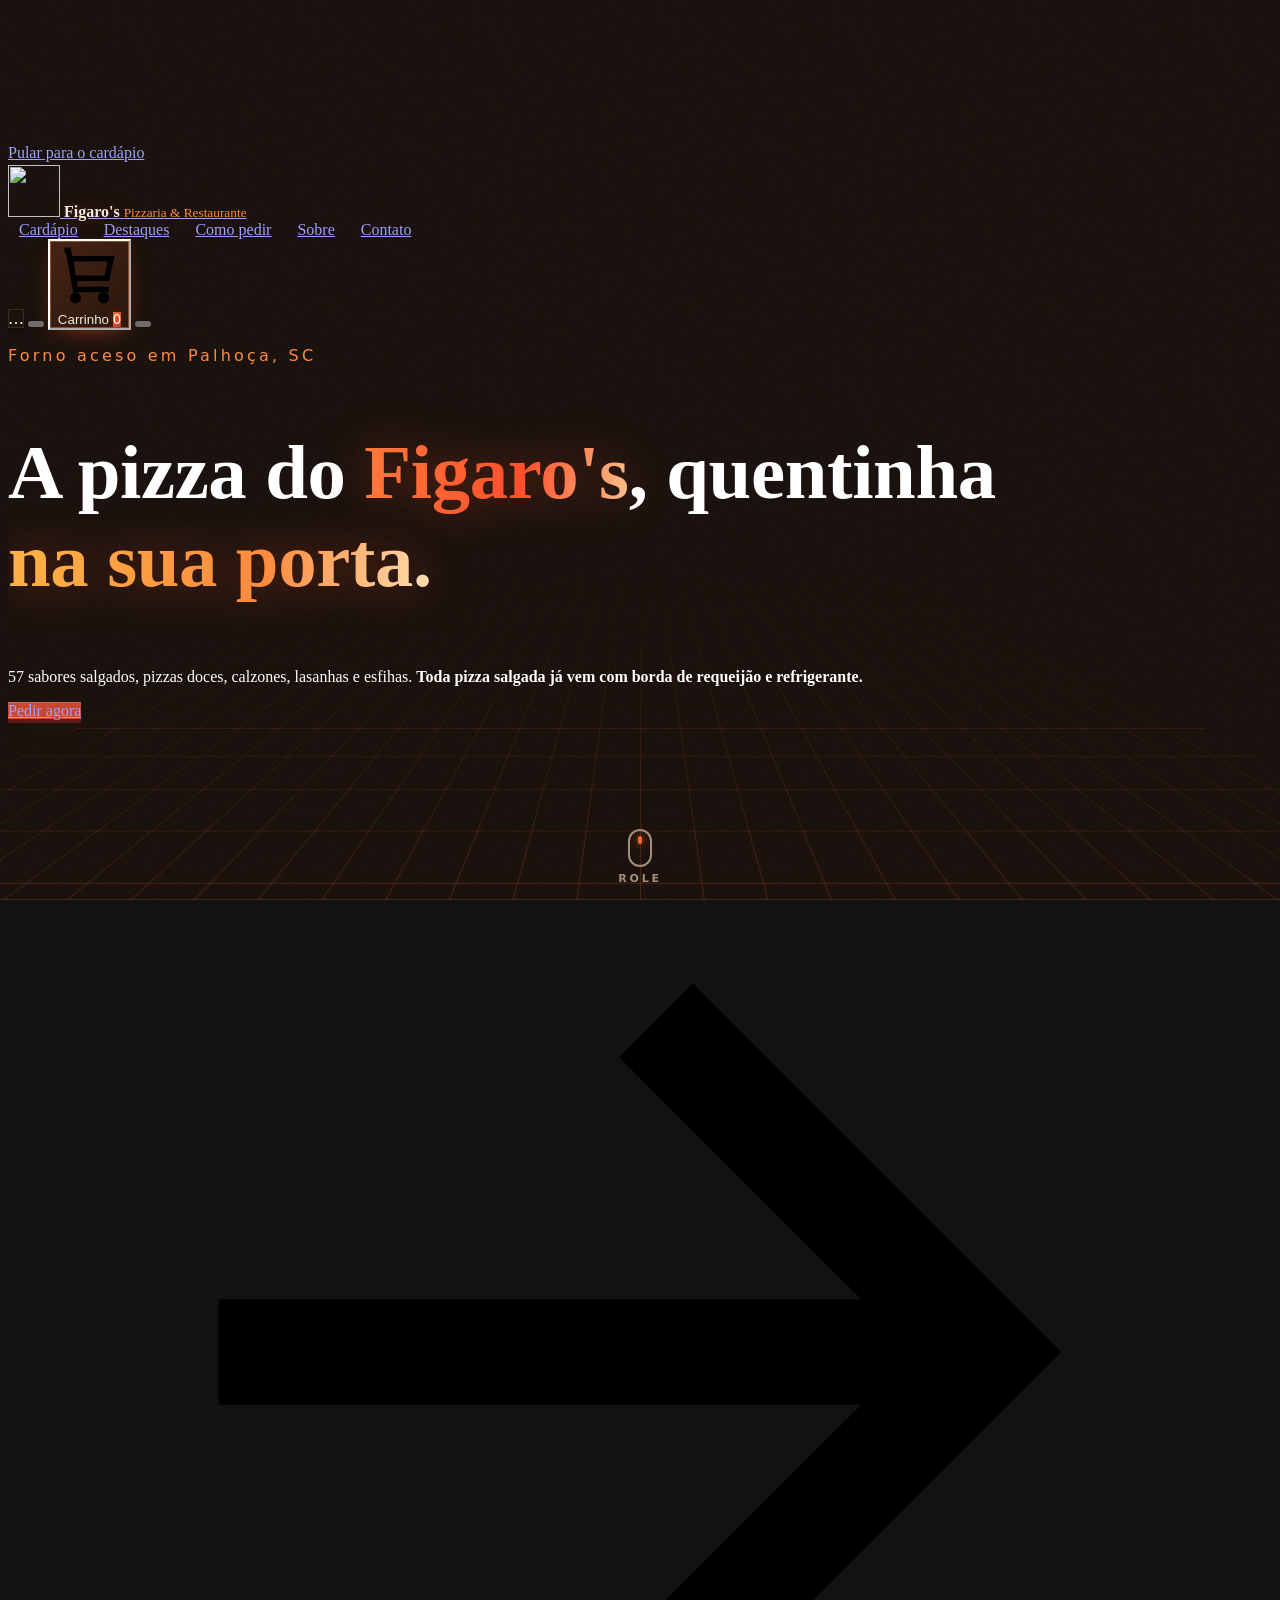
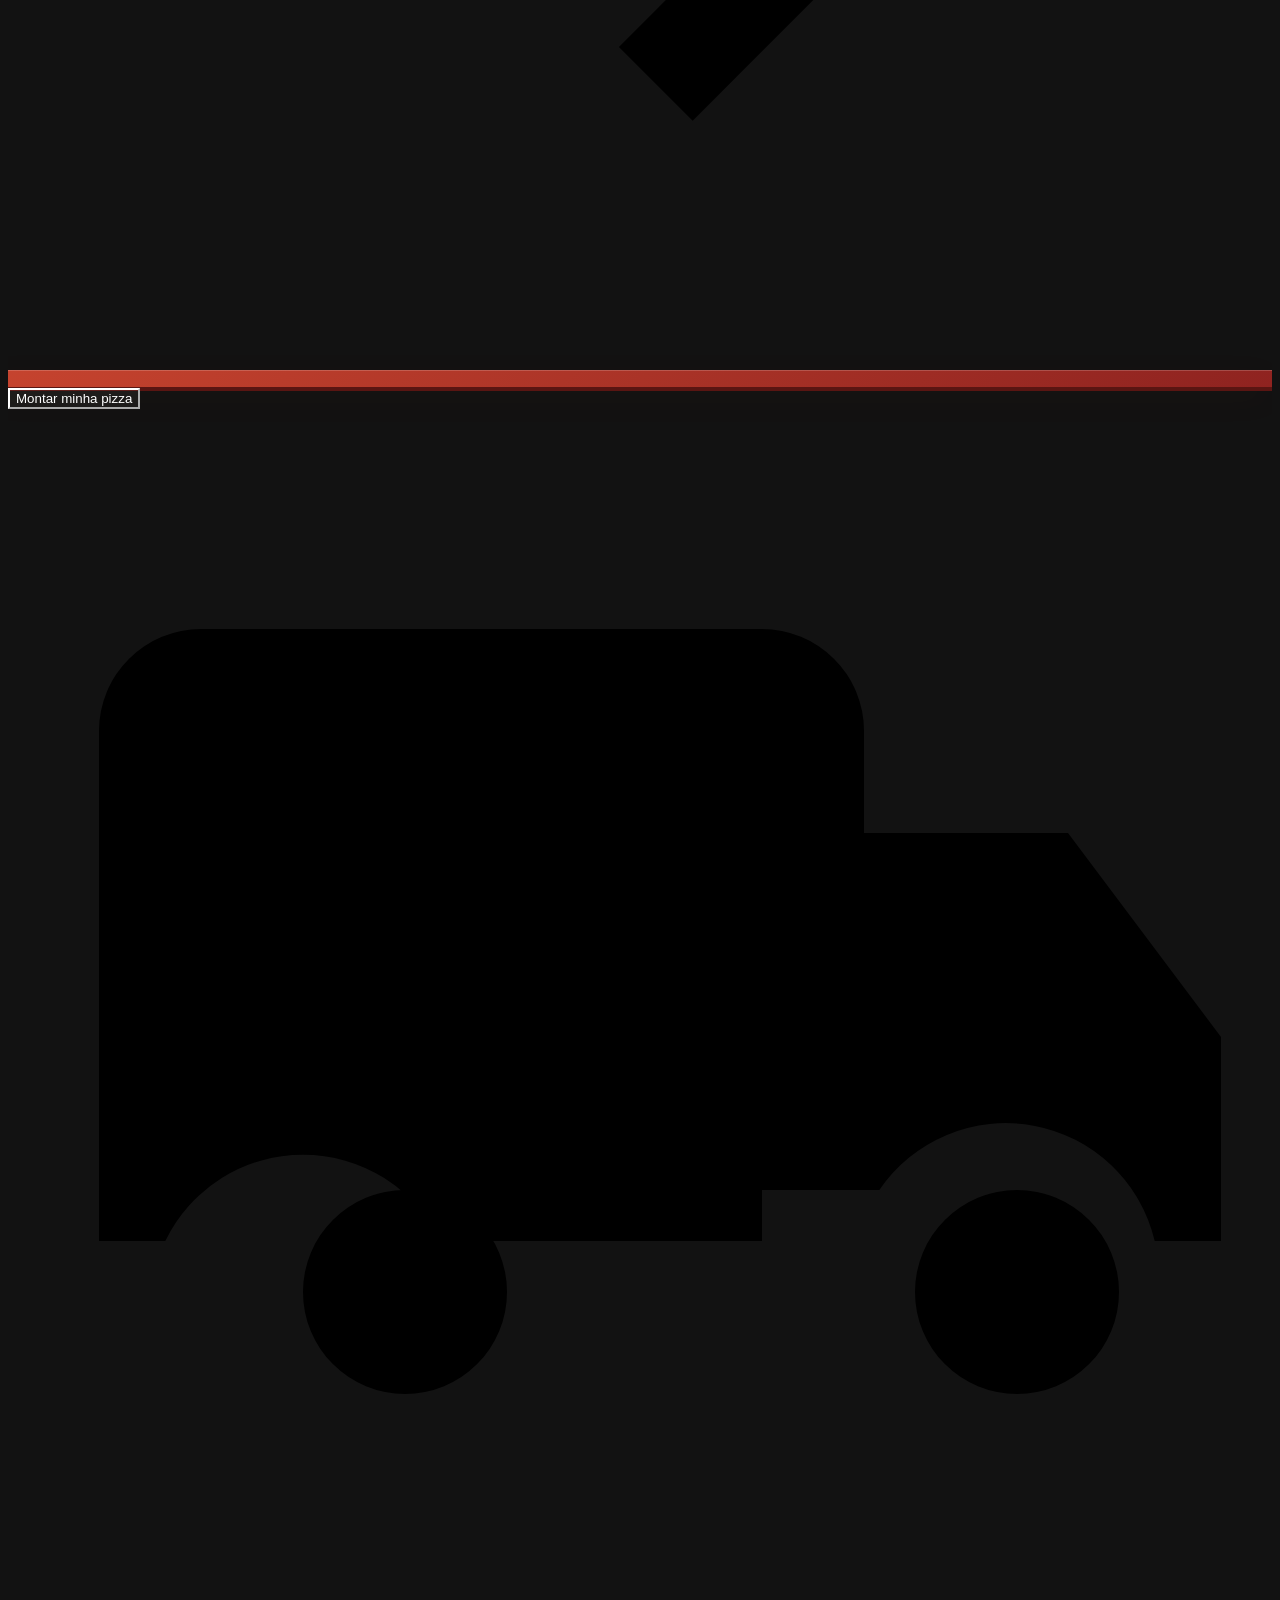
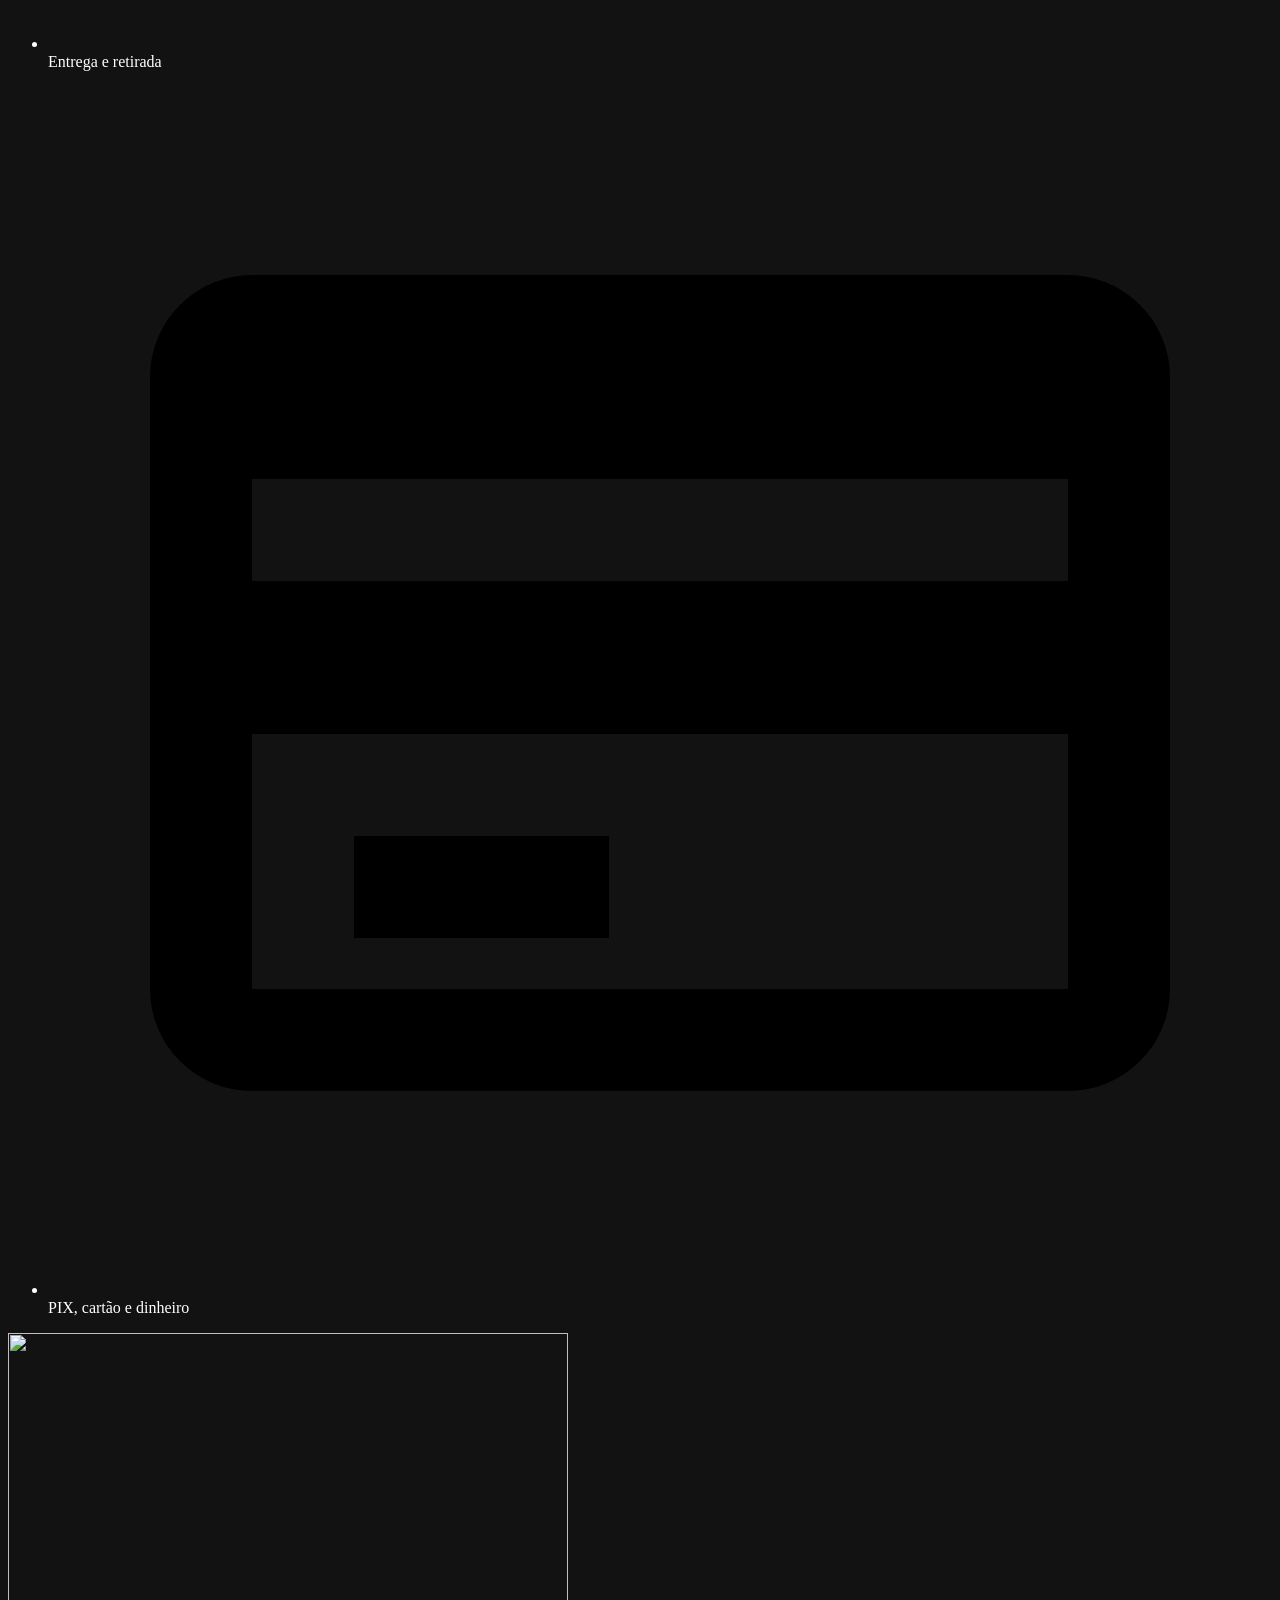
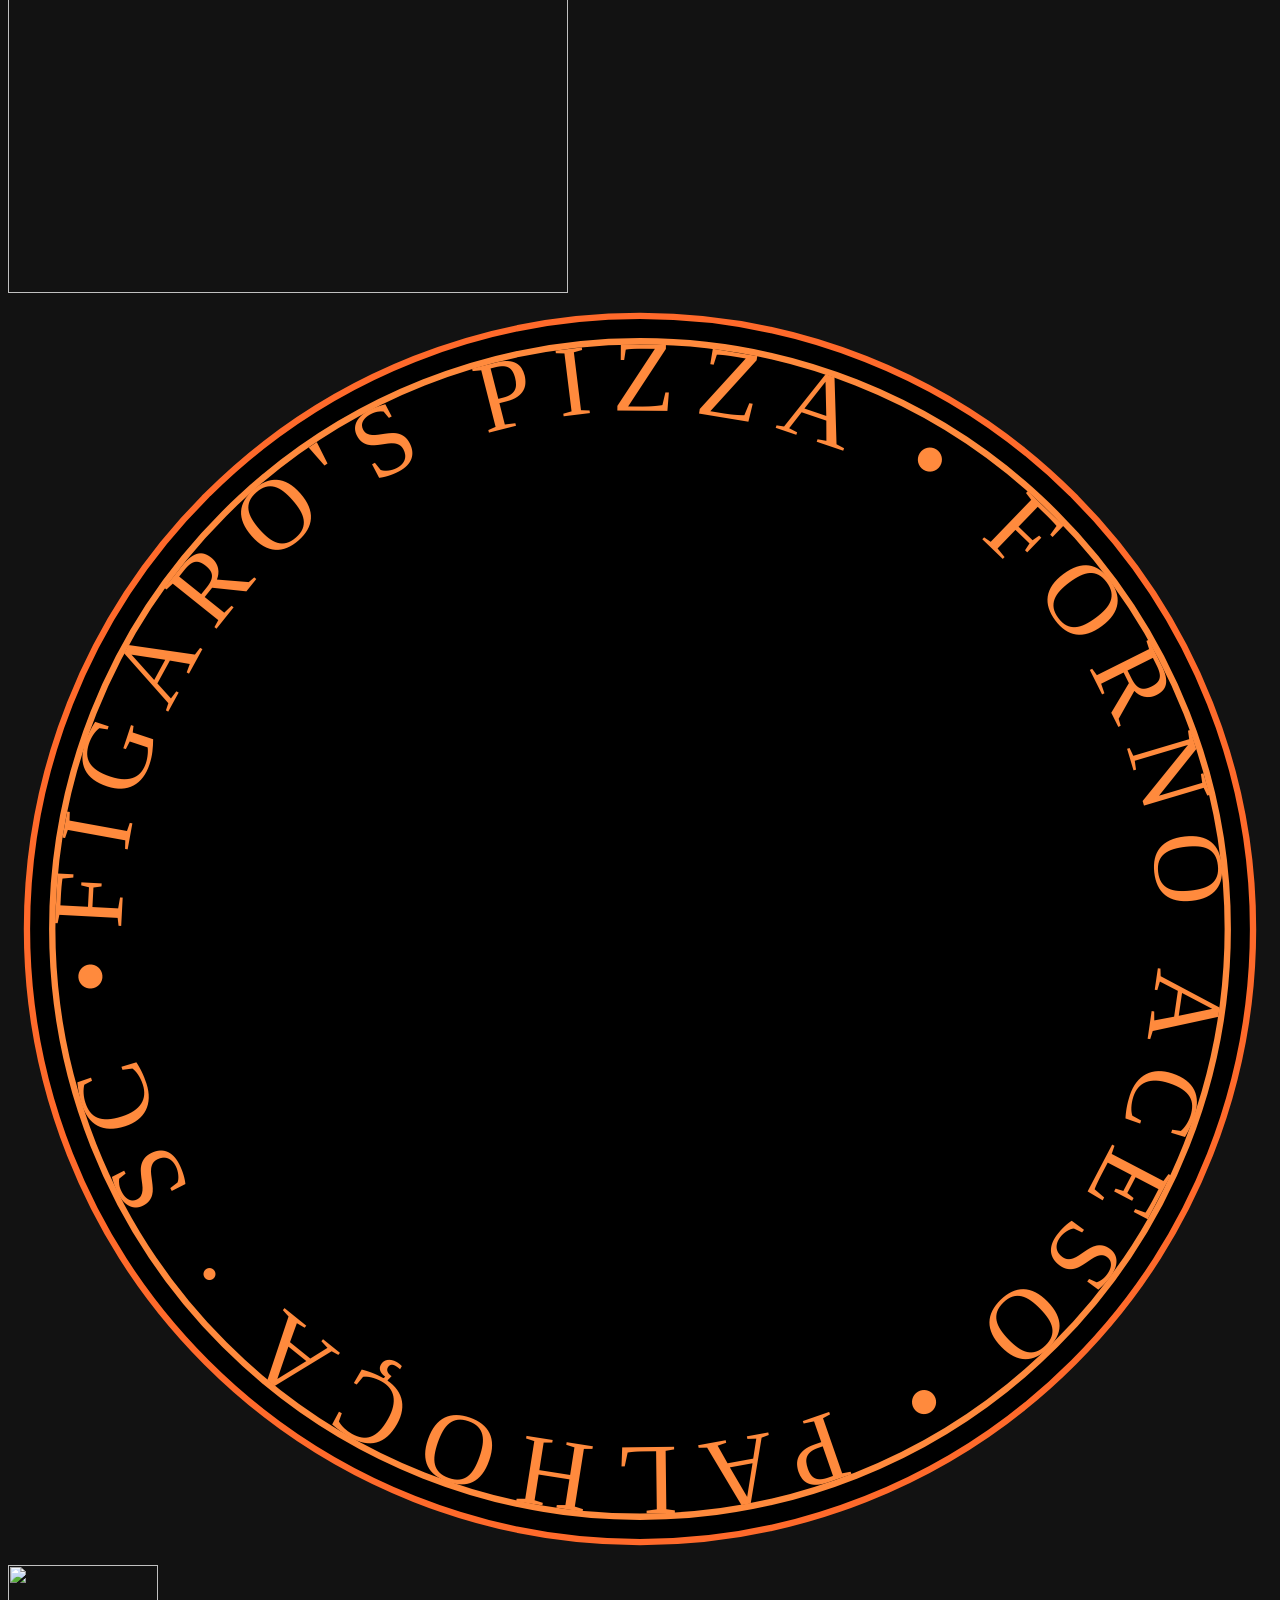
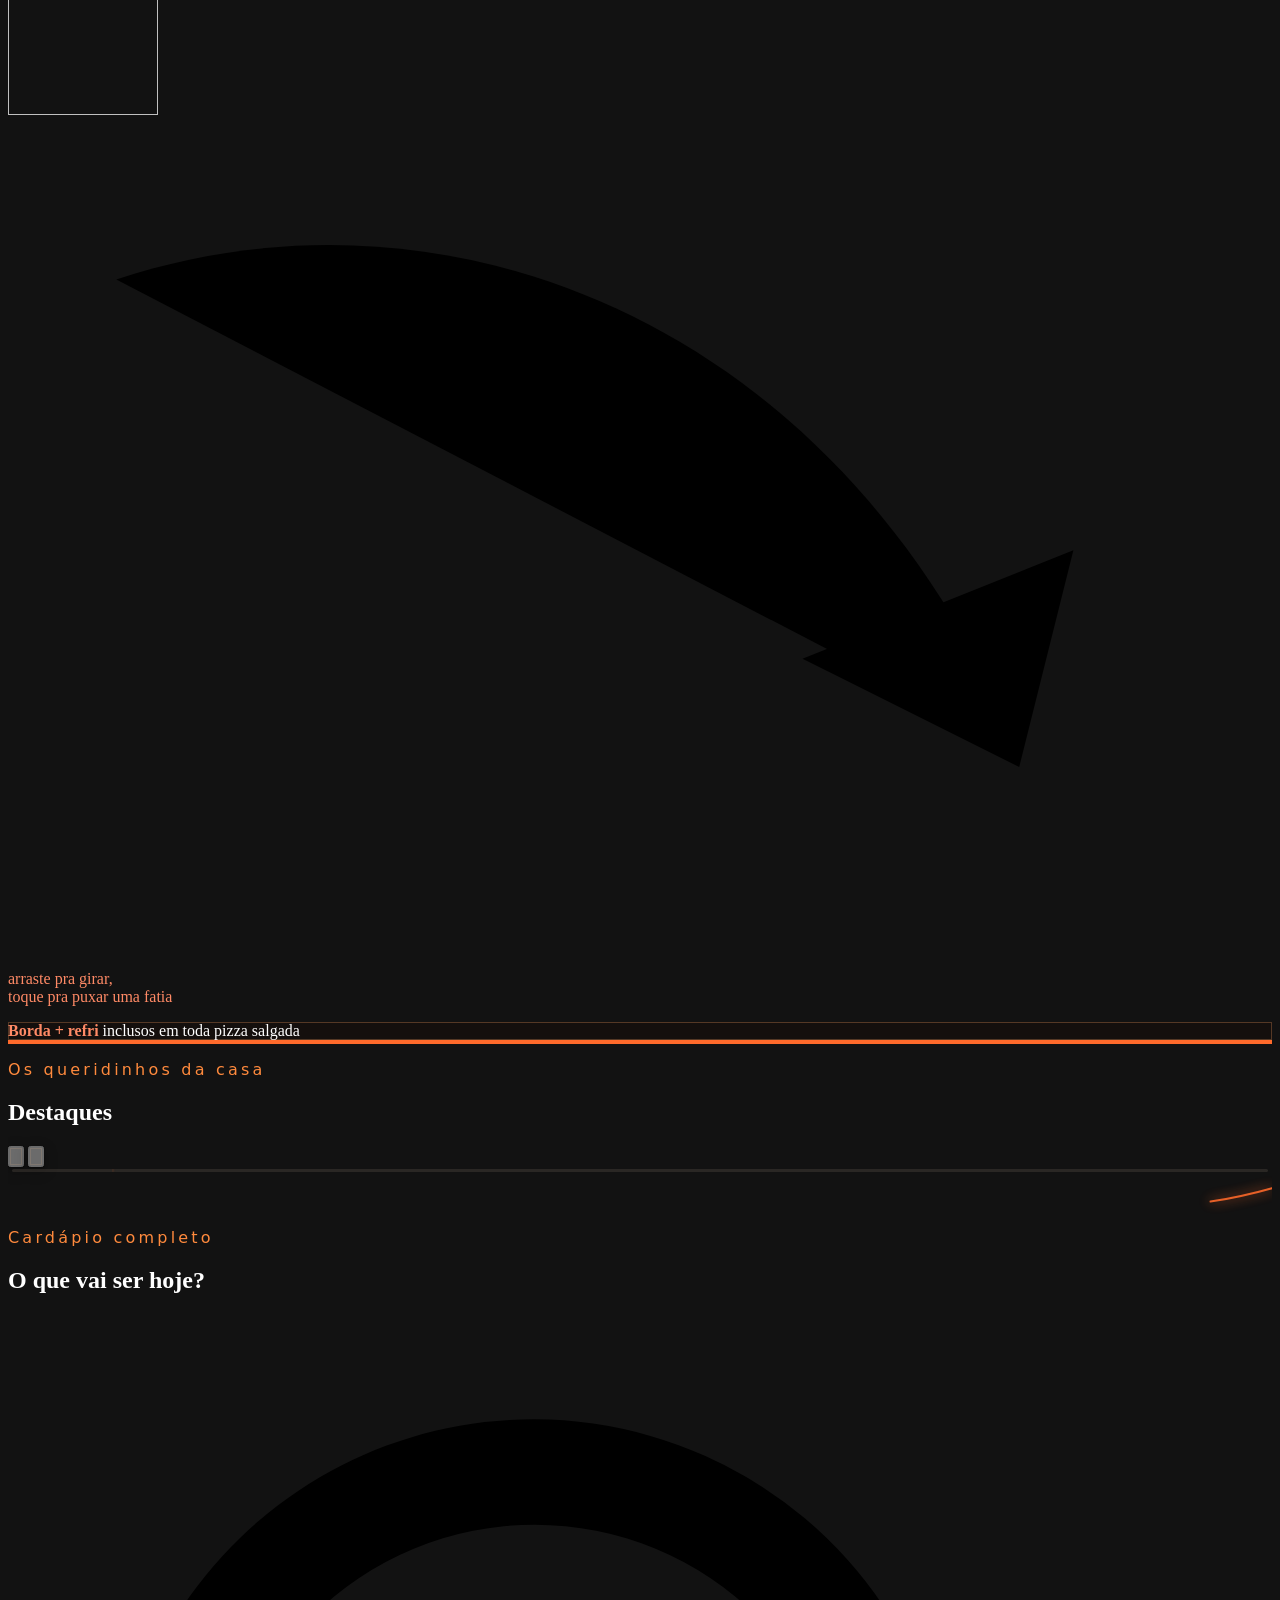
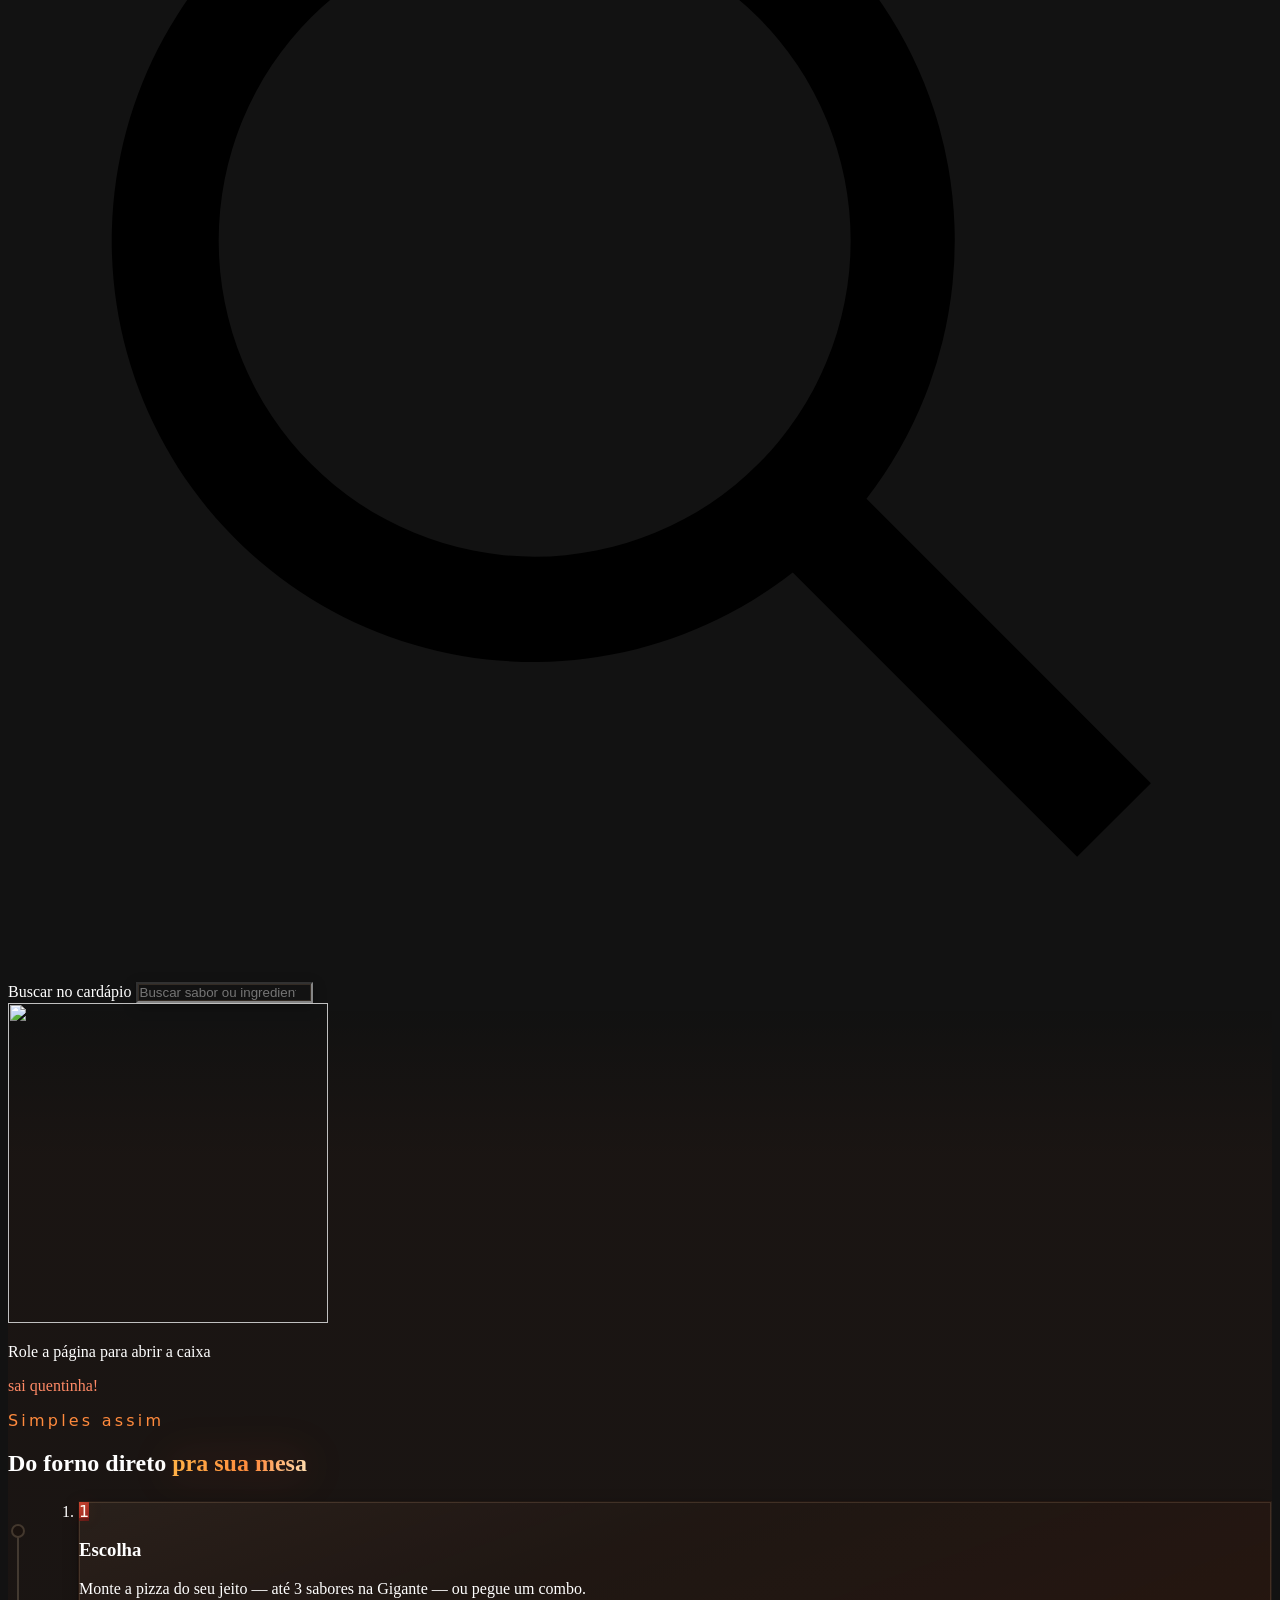
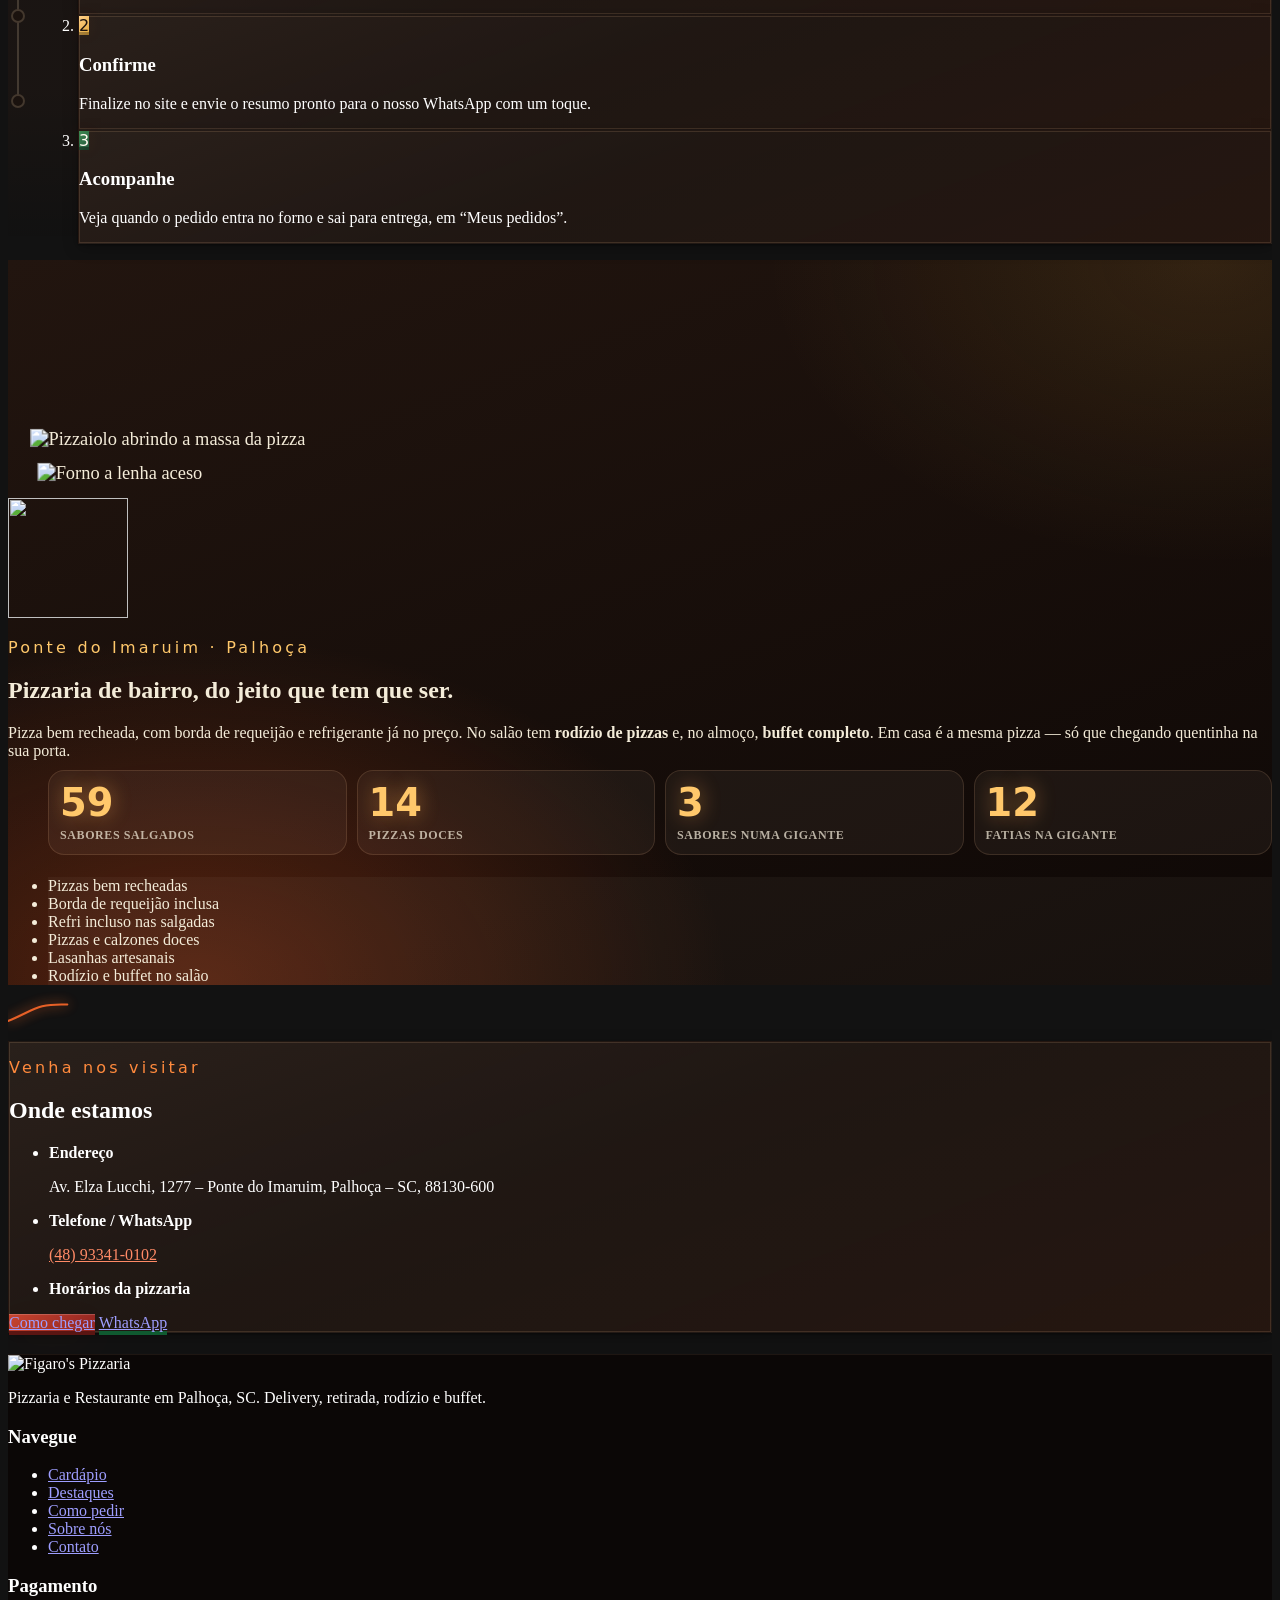
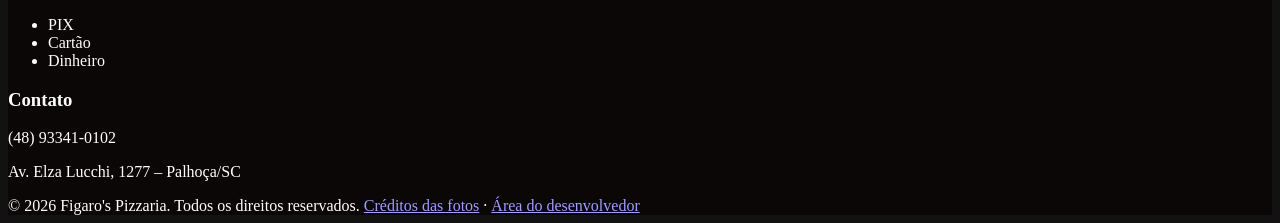
==== commit e799ffd0: "Corrige travamento na rolagem suave e outros bugs do 2.0 - motion.js: o laço de animação era agendad" ====
--- a/index.html
+++ b/index.html
@@ -90,7 +90,7 @@
 
       <div class="header-actions">
         <span class="status-pill" id="statusPill" data-open="unknown"><i></i><span>…</span></span>
-        <button class="icon-btn theme-btn" id="themeBtn" type="button" aria-label="Usar tema claro" aria-pressed="false">
+        <button class="icon-btn theme-btn" id="themeBtn" type="button" aria-label="Usar tema claro" title="Tema claro">
           <svg class="ico-moon" viewBox="0 0 24 24" aria-hidden="true"><path d="M20.7 14.6A8.6 8.6 0 0 1 9.4 3.3a.8.8 0 0 0-1-1A10.2 10.2 0 1 0 21.7 15.6a.8.8 0 0 0-1-1Z"/></svg>
           <svg class="ico-sun" viewBox="0 0 24 24" aria-hidden="true"><path d="M12 7a5 5 0 1 0 0 10 5 5 0 0 0 0-10Zm0-5a1 1 0 0 1 1 1v1.5a1 1 0 1 1-2 0V3a1 1 0 0 1 1-1Zm0 17.5a1 1 0 0 1 1 1V21a1 1 0 1 1-2 0v-.5a1 1 0 0 1 1-1ZM2 12a1 1 0 0 1 1-1h1.5a1 1 0 1 1 0 2H3a1 1 0 0 1-1-1Zm17.5 0a1 1 0 0 1 1-1H21a1 1 0 1 1 0 2h-.5a1 1 0 0 1-1-1ZM4.9 4.9a1 1 0 0 1 1.4 0l1 1a1 1 0 0 1-1.4 1.4l-1-1a1 1 0 0 1 0-1.4Zm11.8 11.8a1 1 0 0 1 1.4 0l1 1a1 1 0 0 1-1.4 1.4l-1-1a1 1 0 0 1 0-1.4ZM19.1 4.9a1 1 0 0 1 0 1.4l-1 1a1 1 0 1 1-1.4-1.4l1-1a1 1 0 0 1 1.4 0ZM7.3 16.7a1 1 0 0 1 0 1.4l-1 1a1 1 0 0 1-1.4-1.4l1-1a1 1 0 0 1 1.4 0Z"/></svg>
         </button>
--- a/css/futuro.css
+++ b/css/futuro.css
@@ -307,7 +307,11 @@
 .status-pill span { min-width: 0; overflow: hidden; text-overflow: ellipsis; }
 @media (max-width: 1280px) { .main-nav a { padding: 10px 11px; } .status-pill { max-width: 200px; } }
 /* notebook pequeno: menu completo + carrinho não cabem com o texto do status (fica só o ponto; o texto vai no title) */
-@media (max-width: 1240px) and (min-width: 1081px) { .status-pill { padding: 8px; } .status-pill span { display: none; } }
+@media (max-width: 1240px) and (min-width: 1081px) { .status-pill { padding: 8px; } }
+/* onde só cabe o ponto, o texto continua para leitores de tela (antes: display:none) */
+@media (max-width: 1240px) and (min-width: 1081px), (max-width: 640px) {
+  .status-pill span { display: inline; position: absolute; width: 1px; height: 1px; margin: -1px; overflow: hidden; clip: rect(0 0 0 0); white-space: nowrap; }
+}
 .nav-ink { position: absolute; left: 0; top: 50%; height: 40px; margin-top: -20px; width: 0; z-index: 0; border-radius: 999px; pointer-events: none; opacity: 0;
   background: rgba(152, 44, 39, .1); box-shadow: inset 0 0 0 1px rgba(152, 44, 39, .22);
   transition: transform .55s var(--spring), width .55s var(--spring), opacity .3s; }
@@ -399,7 +403,7 @@
   background: radial-gradient(160px circle at var(--sx, -999px) var(--sy, -999px), var(--spot-edge), transparent 70%);
   -webkit-mask: linear-gradient(#000 0 0) content-box, linear-gradient(#000 0 0); -webkit-mask-composite: xor; mask-composite: exclude; }
 .spot:hover::after { opacity: 1; }
-.size, .stats li, .about-points li { position: relative; }
+.size, .stats li, .about-points li, .combo, .contact-card, .review { position: relative; }
 /* a foto "salta" do cartão no hover */
 .card:hover .card-media img { transform: scale(1.1) translateY(-3px); filter: saturate(1.12) contrast(1.04); }
 /* busca: o termo encontrado fica marcado; os resultados entram em cascata */
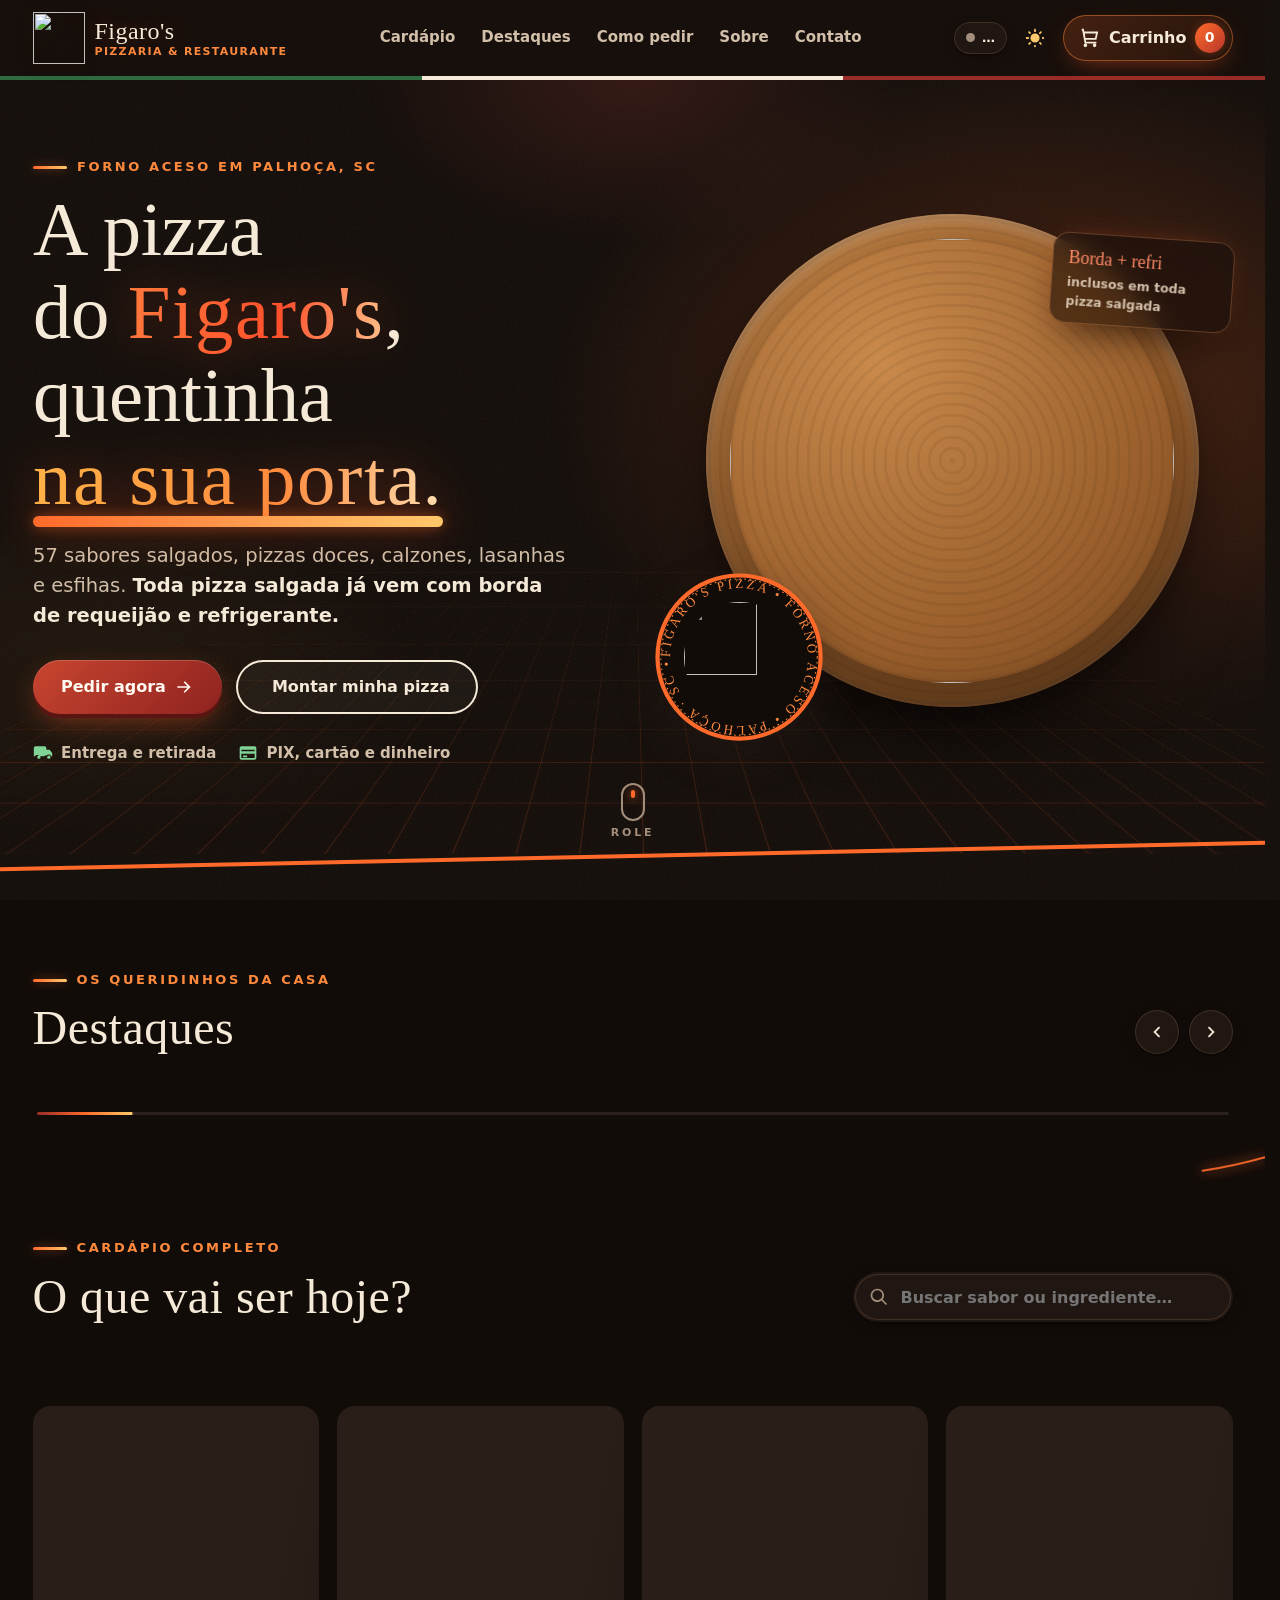
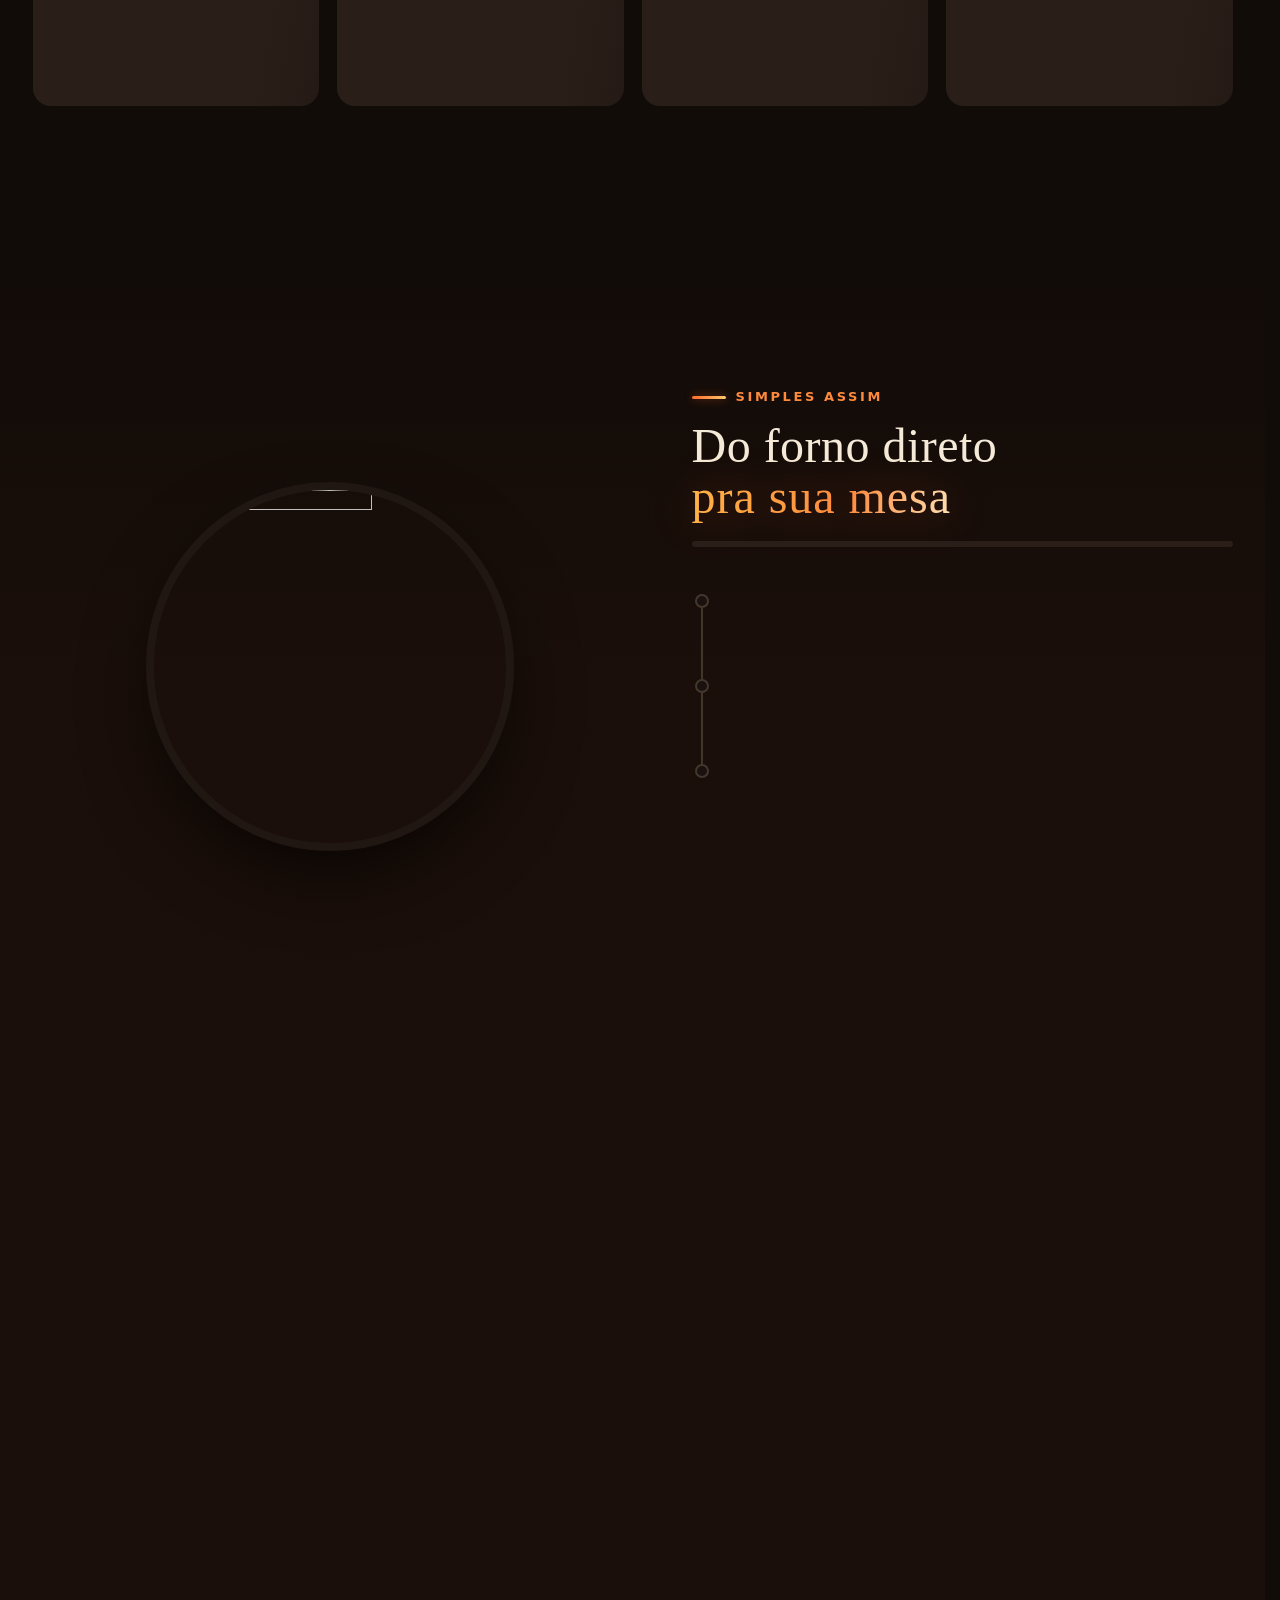
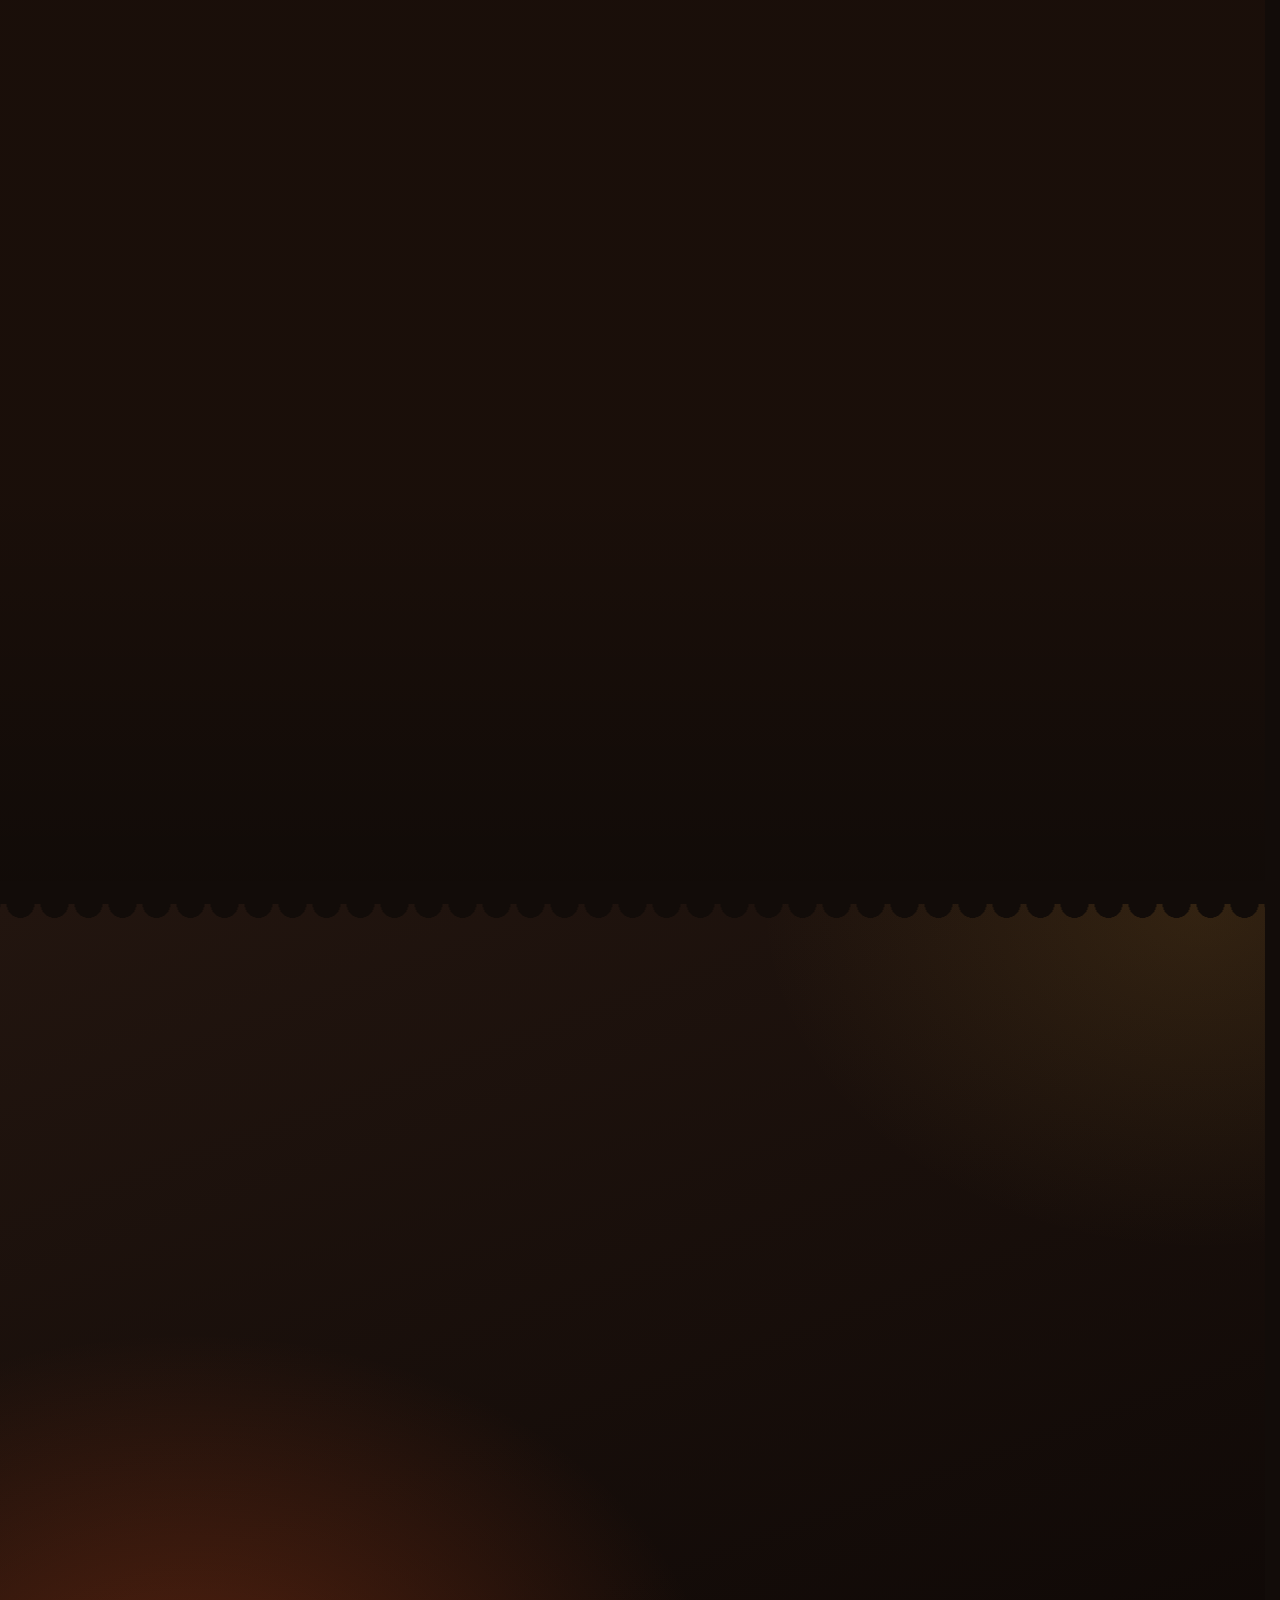
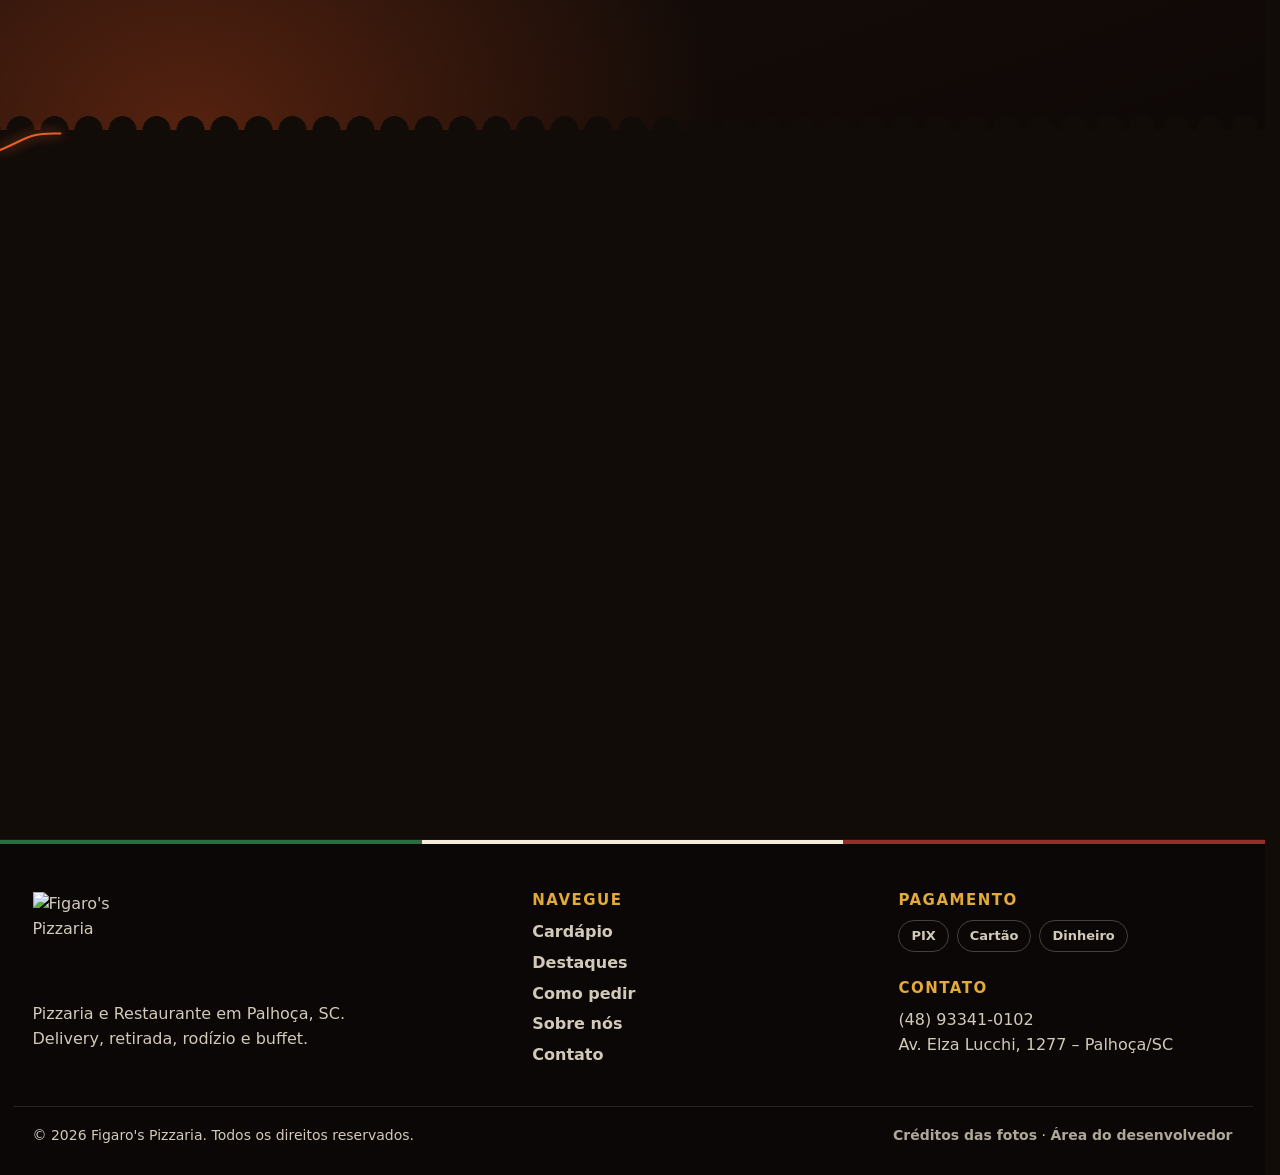
==== commit 63dfd5fd: "Corrige carrinho travado na rolagem e outros bugs antes da apresentação - Carrinho: a gaveta ficava " ====
--- a/index.html
+++ b/index.html
@@ -114,6 +114,8 @@
       <a href="#como-funciona">Como pedir</a>
       <a href="#sobre">Sobre</a>
       <a href="#contato">Contato</a>
+      <!-- celular estreito: o botão de tema sai do topo (não cabia) e fica aqui -->
+      <button type="button" class="mobile-theme" data-theme-toggle><span class="t">Usar tema claro</span></button>
     </nav>
     <div class="tricolor" aria-hidden="true"><i></i><i></i><i></i></div>
   </header>
--- a/css/site.css
+++ b/css/site.css
@@ -0,0 +1,980 @@
+/* ============================================================
+   FIGARO'S PIZZARIA — identidade visual
+   Cores tiradas da logo: creme do fundo, vermelho do anel,
+   verde das letras e o marrom do contorno.
+   ============================================================ */
+:root {
+  --cream: #f4ecd9;
+  --cream-2: #ebdfc4;
+  --paper: #fbf7ee;
+  --white: #fffdf8;
+  --red: #982c27;
+  --red-600: #7f231f;
+  --red-400: #c0463d;
+  --red-100: #f6dcd6;
+  --green: #2e6b3f;
+  --green-600: #23533a;
+  --green-400: #4f8a52;
+  --green-100: #dcebd6;
+  --ink: #2b1d17;
+  --ink-2: #5a463b;
+  --ink-3: #8a7465;
+  --gold: #e3a93b;
+  --line: rgba(43, 29, 23, 0.12);
+  --line-2: rgba(43, 29, 23, 0.2);
+  --shadow-sm: 0 1px 2px rgba(43, 29, 23, 0.08), 0 2px 8px rgba(43, 29, 23, 0.06);
+  --shadow: 0 2px 4px rgba(43, 29, 23, 0.06), 0 12px 32px -8px rgba(43, 29, 23, 0.22);
+  --shadow-lg: 0 30px 70px -20px rgba(43, 29, 23, 0.45);
+  --radius: 18px;
+  --radius-sm: 12px;
+  --f-display: "Alfa Slab One", "Rockwell", Georgia, serif;
+  --f-body: "Nunito", "Segoe UI", system-ui, sans-serif;
+  --f-hand: "Caveat", "Segoe Print", "Bradley Hand", cursive;
+  --header-h: 76px;
+  --ease: cubic-bezier(0.22, 1, 0.36, 1);
+  --spring: cubic-bezier(0.34, 1.56, 0.64, 1);
+  /* movimento: durações e curvas usadas no site todo */
+  --ease-expo: cubic-bezier(0.16, 1, 0.3, 1);
+  --dur-1: 150ms;
+  --dur-2: 250ms;
+  --dur-3: 400ms;
+  --dur-4: 700ms;
+  color-scheme: light;
+}
+
+*, *::before, *::after { box-sizing: border-box; }
+* { margin: 0; padding: 0; }
+html { scroll-behavior: smooth; scroll-padding-top: calc(var(--header-h) + 64px); -webkit-text-size-adjust: 100%; }
+/* rolagem suave por JS (Lenis): o CSS não pode animar junto */
+html.has-lenis { scroll-behavior: auto; }
+html.lenis-smooth iframe { pointer-events: none; }
+body {
+  font-family: var(--f-body);
+  font-size: 16px;
+  line-height: 1.55;
+  color: var(--ink);
+  background-color: var(--cream);
+  /* granulado de papel, estático e bem sutil (toque artesanal) */
+  background-image: url("data:image/svg+xml,%3Csvg xmlns='http://www.w3.org/2000/svg' width='180' height='180'%3E%3Cfilter id='n'%3E%3CfeTurbulence type='fractalNoise' baseFrequency='.85' numOctaves='2' stitchTiles='stitch'/%3E%3CfeColorMatrix values='0 0 0 0 .17 0 0 0 0 .11 0 0 0 0 .09 0 0 0 .09 0'/%3E%3C/filter%3E%3Crect width='100%25' height='100%25' filter='url(%23n)'/%3E%3C/svg%3E");
+  -webkit-font-smoothing: antialiased;
+  overflow-x: hidden;
+}
+/* com modal/carrinho aberto a página de trás não rola. Precisa ser no <html>: o "overflow-x: clip"
+   do futuro.css impede que o overflow do <body> trave a janela (a página de trás rolava junto).
+   (no <body> não: "hidden" mudava as margens e a página dava um pulinho ao abrir o carrinho) */
+html.no-scroll { overflow: hidden; }
+/* espaço da barra de rolagem sempre reservado: ao travar a rolagem a página não muda de largura
+   (as fontes em "vw" encolhiam e o conteúdo de trás pulava alguns pixels) */
+html { scrollbar-gutter: stable; }
+img { display: block; max-width: 100%; height: auto; }
+svg { fill: currentColor; }
+/* ícones da casa: só traço (a regra acima pintaria o desenho inteiro) */
+svg.ico { fill: none; stroke: currentColor; }
+button, input, select, textarea { font: inherit; color: inherit; }
+button { cursor: pointer; background: none; border: 0; }
+a { color: inherit; }
+ul, ol { list-style: none; }
+:focus-visible { outline: 3px solid var(--green-400); outline-offset: 2px; border-radius: 6px; }
+[tabindex="-1"]:focus { outline: none; } /* seções que recebem o foco pelos links do menu */
+::selection { background: var(--red); color: var(--white); }
+[hidden] { display: none !important; }
+
+.sr-only { position: absolute !important; width: 1px; height: 1px; padding: 0; margin: -1px; overflow: hidden; clip: rect(0 0 0 0); white-space: nowrap; border: 0; }
+.skip-link { position: fixed; left: 12px; top: -60px; z-index: 999; background: var(--ink); color: var(--white); padding: 10px 16px; border-radius: 10px; text-decoration: none; font-weight: 800; transition: top .2s; }
+.skip-link:focus { top: 12px; }
+.container { width: 100%; max-width: 1240px; margin: 0 auto; padding: 0 20px; }
+.center { text-align: center; justify-content: center; }
+
+/* fundo de partículas (farinha) */
+.fx-canvas { position: fixed; inset: 0; width: 100%; height: 100%; pointer-events: none; z-index: 0; opacity: .75; }
+/* fundo 3D (ingredientes flutuando) — invisível até o WebGL ficar pronto.
+   100lvh: no celular a barra de endereço some/volta sem redimensionar o canvas */
+.bg-canvas { position: fixed; left: 0; top: 0; width: 100%; height: 100vh; height: 100lvh; pointer-events: none; z-index: 0; opacity: 0; visibility: hidden; transition: opacity 1.2s ease, visibility 0s 1.2s; }
+html.bg-3d .bg-canvas { opacity: .72; visibility: visible; transition: opacity 1.2s ease; }
+/* os ingredientes ficam fortes nas laterais e suaves atrás do conteúdo (texto, preços, botões) */
+.bg-canvas { -webkit-mask-image: linear-gradient(90deg, #000 0, rgba(0, 0, 0, .3) 22%, rgba(0, 0, 0, .3) 78%, #000 100%); mask-image: linear-gradient(90deg, #000 0, rgba(0, 0, 0, .3) 22%, rgba(0, 0, 0, .3) 78%, #000 100%); }
+@media (max-width: 699px) {
+  .bg-canvas { -webkit-mask-image: linear-gradient(90deg, #000 0, rgba(0, 0, 0, .45) 26%, rgba(0, 0, 0, .45) 74%, #000 100%); mask-image: linear-gradient(90deg, #000 0, rgba(0, 0, 0, .45) 26%, rgba(0, 0, 0, .45) 74%, #000 100%); }
+}
+html.bg-3d .fx-canvas { display: none; }
+/* barra de progresso da rolagem */
+.scroll-progress { position: fixed; top: 0; left: 0; right: 0; height: 4px; z-index: 70; pointer-events: none; }
+.scroll-progress i { display: block; height: 100%; transform: scaleX(0); transform-origin: left; background: linear-gradient(90deg, var(--green) 0 33.3%, var(--gold) 33.3% 66.6%, var(--red) 66.6%); box-shadow: 0 1px 6px rgba(152, 44, 39, .35); }
+/* camadas de profundidade (parallax) */
+[data-depth] { transform: translate3d(0, var(--py, 0px), 0); will-change: transform; }
+main, .site-footer { position: relative; z-index: 1; }
+
+/* ---------- Tipografia ---------- */
+h1, h2, h3, .display { font-family: var(--f-display); font-weight: 400; letter-spacing: .01em; line-height: 1.08; text-wrap: balance; }
+p { text-wrap: pretty; }
+.section-title { font-size: clamp(2rem, 4.2vw, 3rem); color: var(--ink); }
+.section-title.light { color: var(--cream); }
+.eyebrow { display: flex; align-items: center; gap: 10px; margin-bottom: 12px; font-size: 13px; font-weight: 800; letter-spacing: .14em; text-transform: uppercase; color: var(--green); }
+.eyebrow.light { color: var(--gold); }
+.eyebrow-line { width: 34px; height: 3px; border-radius: 3px; background: linear-gradient(90deg, var(--green) 0 33%, var(--white) 33% 66%, var(--red) 66%); box-shadow: 0 0 0 1px var(--line); }
+.hl-red { color: var(--red); }
+.type-logo { color: var(--green); -webkit-text-stroke: 1.5px var(--ink); paint-order: stroke fill; text-shadow: 3px 3px 0 var(--ink), 4px 5px 10px rgba(43, 29, 23, .25); letter-spacing: .02em; }
+.type-logo.red { color: var(--red); }
+.type-logo.green { color: var(--green); }
+.hl-green { color: var(--green); position: relative; white-space: nowrap; }
+.hl-green::after { content: ""; position: absolute; left: 0; right: 0; bottom: -.08em; height: .14em; border-radius: 99px; background: var(--gold); transform: scaleX(0); transform-origin: left; animation: underline 1s .6s var(--ease) forwards; }
+@keyframes underline { to { transform: scaleX(1); } }
+
+/* ---------- Botões ---------- */
+.btn {
+  --bg: var(--white); --fg: var(--ink); --sh: rgba(43, 29, 23, .25);
+  display: inline-flex; align-items: center; justify-content: center; gap: 8px;
+  min-height: 46px; padding: 12px 22px; border-radius: 999px;
+  background: var(--bg); color: var(--fg); font-weight: 800; font-size: 15px; text-decoration: none; line-height: 1.1;
+  box-shadow: 0 4px 0 var(--sh), 0 10px 20px -10px var(--sh);
+  transition: transform .18s var(--ease), box-shadow .18s var(--ease), background .2s, filter .2s;
+  position: relative; isolation: isolate; user-select: none;
+}
+.btn svg { width: 20px; height: 20px; transition: transform .25s var(--ease); }
+.btn:hover { transform: translateY(-2px); box-shadow: 0 6px 0 var(--sh), 0 16px 28px -12px var(--sh); }
+.btn:hover > svg:last-child { transform: translateX(3px); }
+.ico-slot { display: inline-grid; place-items: center; flex-shrink: 0; }
+.btn:active { transform: translateY(3px); box-shadow: 0 1px 0 var(--sh), 0 4px 10px -6px var(--sh); }
+.btn:disabled, .btn[aria-disabled="true"] { opacity: .55; cursor: not-allowed; transform: none; box-shadow: 0 2px 0 var(--sh); }
+.btn-primary { --bg: var(--red); --fg: var(--white); --sh: var(--red-600); }
+.btn-primary:hover { --bg: #a8332d; }
+.btn-green { --bg: var(--green); --fg: var(--white); --sh: var(--green-600); }
+.btn-ghost { --bg: transparent; --fg: var(--ink); --sh: transparent; box-shadow: inset 0 0 0 2px var(--ink); }
+.btn-ghost:hover { --bg: var(--ink); --fg: var(--cream); box-shadow: inset 0 0 0 2px var(--ink); }
+.btn-whats { --bg: #1f9d55; --fg: #fff; --sh: #157a40; }
+.btn-lg { min-height: 54px; padding: 15px 28px; font-size: 16px; }
+.btn-block { width: 100%; }
+.btn-sm { min-height: 36px; padding: 8px 14px; font-size: 14px; }
+.link-btn { color: var(--red); font-weight: 800; text-decoration: underline; text-underline-offset: 3px; }
+
+.icon-btn { width: 44px; height: 44px; border-radius: 50%; display: grid; place-items: center; position: relative; color: var(--ink); transition: background .2s; }
+.icon-btn:hover { background: rgba(43, 29, 23, .07); }
+.icon-btn svg { width: 22px; height: 22px; }
+.icon-btn .dot { position: absolute; top: 8px; right: 8px; width: 10px; height: 10px; border-radius: 50%; background: var(--red); box-shadow: 0 0 0 2px var(--cream); animation: pulse 1.8s infinite; }
+.round-btn { width: 44px; height: 44px; border-radius: 50%; display: grid; place-items: center; background: var(--white); box-shadow: var(--shadow-sm); transition: transform .2s var(--ease), background .2s; }
+.round-btn:hover { transform: scale(1.08); background: var(--ink); color: var(--cream); }
+.round-btn svg { width: 22px; height: 22px; }
+
+@keyframes pulse { 0%, 100% { transform: scale(1); opacity: 1; } 50% { transform: scale(1.35); opacity: .65; } }
+
+/* ---------- Aviso + Header ---------- */
+.announcement { position: relative; z-index: 51; background: var(--green); color: var(--white); text-align: center; font-weight: 700; font-size: 14px; padding: 8px 16px; }
+.site-header { position: sticky; top: 0; z-index: 50; background: rgba(244, 236, 217, .82); backdrop-filter: saturate(1.4) blur(14px); -webkit-backdrop-filter: saturate(1.4) blur(14px); transition: box-shadow .3s, background .3s; }
+.site-header.scrolled { box-shadow: 0 8px 24px -16px rgba(43, 29, 23, .5); background: rgba(251, 247, 238, .92); }
+.header-inner { display: flex; align-items: center; justify-content: space-between; gap: 16px; height: var(--header-h); }
+.brand { display: flex; align-items: center; gap: 10px; text-decoration: none; flex-shrink: 0; }
+.brand img { width: 52px; height: 52px; transition: transform .6s var(--spring); filter: drop-shadow(0 4px 8px rgba(43, 29, 23, .25)); }
+.brand:hover img { transform: rotate(-12deg) scale(1.06); }
+.brand-text { display: flex; flex-direction: column; line-height: 1; }
+.brand-text strong { font-family: var(--f-display); font-weight: 400; font-size: 24px; color: var(--green); letter-spacing: .02em; -webkit-text-stroke: .5px var(--ink); }
+.brand-text small { font-size: 11px; font-weight: 800; letter-spacing: .12em; text-transform: uppercase; color: var(--red); margin-top: 3px; }
+.main-nav { display: flex; gap: 4px; }
+.main-nav a { position: relative; padding: 10px 14px; border-radius: 999px; font-weight: 800; font-size: 15px; text-decoration: none; color: var(--ink-2); transition: color .2s, background .2s; }
+.main-nav a:hover, .main-nav a.active { color: var(--ink); background: rgba(43, 29, 23, .06); }
+.main-nav a.active::after { content: ""; position: absolute; left: 50%; bottom: 3px; width: 6px; height: 6px; margin-left: -3px; border-radius: 50%; background: var(--red); }
+.header-actions { display: flex; align-items: center; gap: 6px; }
+.status-pill { display: inline-flex; align-items: center; gap: 7px; padding: 6px 12px; border-radius: 999px; font-size: 13px; font-weight: 800; background: var(--white); box-shadow: var(--shadow-sm); white-space: nowrap; }
+.status-pill i { width: 9px; height: 9px; border-radius: 50%; background: var(--ink-3); }
+.status-pill[data-open="true"] i { background: #23a55a; box-shadow: 0 0 0 0 rgba(35, 165, 90, .6); animation: ping 2s infinite; }
+.status-pill[data-open="false"] i { background: var(--red); }
+@keyframes ping { 0% { box-shadow: 0 0 0 0 rgba(35, 165, 90, .55); } 80%, 100% { box-shadow: 0 0 0 8px rgba(35, 165, 90, 0); } }
+.cart-btn { display: inline-flex; align-items: center; gap: 8px; height: 46px; padding: 0 8px 0 16px; border-radius: 999px; background: var(--ink); color: var(--cream); font-weight: 800; box-shadow: 0 4px 0 #120c09; transition: transform .2s var(--ease), box-shadow .2s; }
+.cart-btn svg { width: 22px; height: 22px; }
+.cart-btn:hover { transform: translateY(-2px); }
+.cart-btn:active { transform: translateY(2px); box-shadow: 0 1px 0 #120c09; }
+.cart-count { min-width: 30px; height: 30px; padding: 0 8px; border-radius: 999px; background: var(--red); color: var(--white); display: grid; place-items: center; font-size: 14px; }
+.cart-btn.bump { animation: bump .5s var(--spring); }
+@keyframes bump { 0% { transform: scale(1); } 40% { transform: scale(1.15) rotate(-4deg); } 100% { transform: scale(1); } }
+.menu-toggle { display: none; flex-direction: column; gap: 5px; }
+.menu-toggle span { display: block; width: 22px; height: 2.5px; border-radius: 3px; background: var(--ink); transition: transform .3s var(--ease), opacity .2s; }
+.menu-toggle[aria-expanded="true"] span:nth-child(1) { transform: translateY(7.5px) rotate(45deg); }
+.menu-toggle[aria-expanded="true"] span:nth-child(2) { opacity: 0; }
+.menu-toggle[aria-expanded="true"] span:nth-child(3) { transform: translateY(-7.5px) rotate(-45deg); }
+.mobile-nav { display: grid; padding: 8px 20px 18px; gap: 2px; background: var(--paper); border-top: 1px solid var(--line); animation: drop .3s var(--ease); }
+.mobile-nav a { padding: 14px 12px; border-radius: 12px; font-weight: 800; font-size: 18px; text-decoration: none; }
+.mobile-nav a:hover { background: var(--cream); }
+.mobile-theme { display: none; padding: 14px 12px; margin-top: 4px; border-top: 1px solid var(--line); border-radius: 0 0 12px 12px; font-weight: 800; font-size: 16px; text-align: left; color: var(--ink-2); }
+@keyframes drop { from { opacity: 0; transform: translateY(-8px); } }
+.tricolor { display: flex; height: 4px; }
+.tricolor i { flex: 1; }
+.tricolor i:nth-child(1) { background: var(--green); }
+.tricolor i:nth-child(2) { background: var(--white); }
+.tricolor i:nth-child(3) { background: var(--red); }
+
+/* ---------- Hero ---------- */
+.hero { position: relative; overflow: hidden; padding: clamp(36px, 6vw, 80px) 0 clamp(48px, 7vw, 96px); }
+.hero-bg { position: absolute; inset: 0; z-index: -1;
+  background:
+    radial-gradient(60% 70% at 85% 40%, rgba(227, 169, 59, .28), transparent 70%),
+    radial-gradient(40% 50% at 10% 90%, rgba(46, 107, 63, .14), transparent 70%),
+    repeating-linear-gradient(0deg, rgba(152, 44, 39, .05) 0 22px, transparent 22px 44px),
+    repeating-linear-gradient(90deg, rgba(152, 44, 39, .05) 0 22px, transparent 22px 44px);
+  -webkit-mask-image: linear-gradient(180deg, #000 60%, transparent);
+  mask-image: linear-gradient(180deg, #000 60%, transparent);
+}
+.hero-inner { display: grid; grid-template-columns: 1.05fr 1fr; align-items: center; gap: clamp(24px, 4vw, 56px); }
+.hero h1 { font-size: clamp(2.5rem, 5.6vw, 4.6rem); margin-bottom: 20px; color: var(--ink); text-shadow: 0 2px 0 rgba(255, 253, 248, .6); }
+.hero-sub { font-size: clamp(1.05rem, 1.6vw, 1.22rem); color: var(--ink-2); max-width: 540px; margin-bottom: 28px; }
+.hero-sub strong { color: var(--ink); }
+.hero-ctas { display: flex; flex-wrap: wrap; gap: 14px; margin-bottom: 28px; }
+.hero-trust { display: flex; flex-wrap: wrap; gap: 10px 22px; font-weight: 700; color: var(--ink-2); font-size: 15px; }
+.hero-trust li { display: inline-flex; align-items: center; gap: 8px; }
+.hero-trust svg { width: 20px; height: 20px; color: var(--green); }
+.stars { display: inline-flex; gap: 2px; color: var(--gold); }
+.stars svg { width: 16px; height: 16px; }
+
+.hero-visual { position: relative; aspect-ratio: 1; max-width: 600px; width: 100%; justify-self: center; perspective: 1200px; -webkit-user-select: none; user-select: none; -webkit-tap-highlight-color: transparent; }
+/* pizza 3D: arrastar gira, clicar puxa uma fatia (a rolagem vertical continua no celular) */
+.hero-visual.is-3d { touch-action: pan-y; cursor: grab; }
+.hero-visual.is-3d.dragging { cursor: grabbing; }
+.board { position: absolute; inset: 6%; border-radius: 50%;
+  background: radial-gradient(circle at 35% 30%, #c98a4b, #9a5f2c 60%, #6f421d);
+  box-shadow: inset 0 -12px 30px rgba(0, 0, 0, .35), inset 0 6px 14px rgba(255, 255, 255, .25), var(--shadow-lg);
+  transform-style: preserve-3d; transition: transform .5s var(--ease); }
+.board::before { content: ""; position: absolute; inset: 0; border-radius: 50%; background: repeating-radial-gradient(circle at 50% 50%, rgba(0, 0, 0, .05) 0 3px, transparent 3px 11px); }
+.pizza-spin { position: absolute; inset: 5%; border-radius: 50%; overflow: hidden; animation: spin 80s linear infinite; box-shadow: 0 10px 28px rgba(0, 0, 0, .35); }
+.pizza-spin img { width: 100%; height: 100%; object-fit: cover; }
+@keyframes spin { to { transform: rotate(360deg); } }
+.steam { position: absolute; left: 50%; top: 8%; width: 18px; height: 70px; border-radius: 50%; background: radial-gradient(closest-side, rgba(255, 255, 255, .75), transparent); filter: blur(6px); opacity: 0; animation: steam 4.5s ease-in-out infinite; pointer-events: none; }
+.steam.s2 { left: 40%; animation-delay: 1.5s; }
+.steam.s3 { left: 60%; animation-delay: 3s; }
+@keyframes steam { 0% { opacity: 0; transform: translateY(20px) scaleX(1); } 30% { opacity: .9; } 100% { opacity: 0; transform: translateY(-90px) scaleX(2.2); } }
+.seal { position: absolute; left: -3%; bottom: 0; width: clamp(120px, 30%, 184px); aspect-ratio: 1; z-index: 4; filter: drop-shadow(0 14px 20px rgba(43, 29, 23, .35)); animation: float 6s ease-in-out infinite; }
+.seal-ring { position: absolute; inset: 0; width: 100%; height: 100%; animation: spin 26s linear infinite; }
+.seal-bg { fill: var(--cream); stroke: var(--red); stroke-width: 5; }
+.seal-line { fill: none; stroke: var(--red); stroke-width: 1.2; stroke-dasharray: 2 4; }
+.seal-ring text { font-family: var(--f-display); font-size: 15.5px; letter-spacing: 1px; fill: var(--red); }
+.seal-logo { position: absolute; inset: 17%; width: 66%; height: 66%; border-radius: 50%; }
+.hero-tag { position: absolute; right: 0; top: 10%; z-index: 3; background: var(--white); border-radius: 16px; padding: 12px 16px; box-shadow: var(--shadow); transform: translate3d(0, var(--py, 0px), 0) rotate(4deg); display: grid; animation: float 7s ease-in-out infinite reverse; }
+.hero-tag strong { font-family: var(--f-display); font-weight: 400; font-size: 18px; color: var(--red); }
+.hero-tag span { font-size: 12.5px; font-weight: 700; color: var(--ink-2); max-width: 150px; }
+@keyframes float { 0%, 100% { translate: 0 0; } 50% { translate: 0 -12px; } }
+.floaters { position: absolute; inset: -6%; pointer-events: none; z-index: 2; }
+.hero-3d { position: absolute; inset: -14%; width: 128%; height: 128%; z-index: 1; opacity: 0; transition: opacity .9s ease; }
+.hero-visual.is-3d .hero-3d { opacity: 1; }
+.hero-visual.is-3d .board { opacity: 0; transition: opacity .5s ease; }
+.hero-visual.is-3d .floaters { display: none; }
+/* parallax da rolagem (--py) + mouse (--fx/--fy) somados; sem transition (antes seguia a rolagem "atrasado") */
+.floater, .floater[data-depth] { position: absolute; width: var(--s, 54px); height: var(--s, 54px); transform: translate3d(var(--fx, 0px), calc(var(--py, 0px) + var(--fy, 0px)), 0); }
+.floater svg { width: 100%; height: 100%; animation: bob var(--d, 6s) ease-in-out infinite; animation-delay: var(--delay, 0s); filter: drop-shadow(0 6px 8px rgba(43, 29, 23, .25)); }
+@keyframes bob { 0%, 100% { transform: translateY(0) rotate(var(--r0, 0deg)); } 50% { transform: translateY(-14px) rotate(var(--r1, 12deg)); } }
+
+/* ---------- Marquee ---------- */
+.marquee { position: relative; z-index: 2; overflow: hidden; background: var(--red); color: var(--cream); transform: rotate(-1.2deg); margin: 0 -10px; box-shadow: 0 10px 24px -14px rgba(43, 29, 23, .6); border-block: 4px solid var(--green); }
+.marquee-track { display: flex; width: max-content; animation: marquee 60s linear infinite; }
+.marquee:hover .marquee-track { animation-play-state: paused; }
+html.js-marquee .marquee-track { animation: none; will-change: transform; }
+.marquee-track span { display: inline-flex; align-items: center; gap: 18px; padding: 14px 18px; font-family: var(--f-display); font-size: 20px; white-space: nowrap; }
+.marquee-track span::after { content: "✦"; color: var(--gold); font-size: 14px; }
+@keyframes marquee { to { transform: translateX(-50%); } }
+
+/* ---------- Seções ---------- */
+.section { position: relative; padding: clamp(56px, 8vw, 104px) 0; }
+.section-head { display: flex; align-items: flex-end; justify-content: space-between; gap: 20px; flex-wrap: wrap; margin-bottom: 28px; }
+
+/* Destaques (carrossel) */
+.highlights { padding-top: clamp(64px, 9vw, 112px); padding-bottom: clamp(16px, 2vw, 28px); }
+.carousel-nav { display: flex; gap: 10px; }
+.carousel { display: grid; grid-auto-flow: column; grid-auto-columns: minmax(250px, 280px); gap: 18px; overflow-x: auto; scroll-snap-type: x mandatory; padding: 6px 4px 22px; scrollbar-width: none; overscroll-behavior-x: contain; }
+.carousel::-webkit-scrollbar { display: none; }
+.carousel > * { scroll-snap-align: start; }
+
+/* ---------- Cartões de produto ---------- */
+.card {
+  position: relative; display: flex; flex-direction: column; text-align: left; width: 100%;
+  background: var(--white); border-radius: var(--radius); overflow: hidden; box-shadow: var(--shadow-sm);
+  transition: transform .35s var(--ease), box-shadow .35s var(--ease);
+  transform-style: preserve-3d;
+}
+.card:hover { box-shadow: var(--shadow); }
+.card-media { position: relative; aspect-ratio: 4 / 3; overflow: hidden; background: linear-gradient(135deg, var(--cream-2), var(--cream)); }
+.card-media img { width: 100%; height: 100%; object-fit: cover; transition: transform .7s var(--ease), opacity .4s; }
+.card-media img.loading { opacity: 0; }
+.card:hover .card-media img { transform: scale(1.07); }
+.card-media .ph { position: absolute; inset: 0; display: grid; place-items: center; color: var(--ink-3); }
+.card-media .ph .ico { width: 52px; height: 52px; }
+.card-media::after { content: ""; position: absolute; inset: 0; background: radial-gradient(circle at var(--mx, 50%) var(--my, 0%), rgba(255, 255, 255, .28), transparent 50%); opacity: 0; transition: opacity .3s; pointer-events: none; }
+.card:hover .card-media::after { opacity: 1; }
+.badges { position: absolute; top: 10px; left: 10px; display: flex; gap: 6px; flex-wrap: wrap; z-index: 2; }
+.badge { display: inline-flex; align-items: center; gap: 4px; padding: 4px 10px; border-radius: 999px; font-size: 11.5px; font-weight: 900; letter-spacing: .04em; text-transform: uppercase; background: var(--white); color: var(--ink); box-shadow: var(--shadow-sm); }
+.badge .ico { width: 13px; height: 13px; stroke-width: 2.4; }
+.badge.especial { background: var(--gold); color: var(--ink); }
+.badge.hot { background: var(--red); color: var(--white); }
+.badge.green { background: var(--green); color: var(--white); }
+.card-body { display: flex; flex-direction: column; gap: 6px; padding: 14px 16px 16px; flex: 1; }
+.card-body h3 { font-family: var(--f-body); font-weight: 900; font-size: 17.5px; line-height: 1.25; }
+.card-body p { color: var(--ink-2); font-size: 14px; line-height: 1.45; display: -webkit-box; -webkit-line-clamp: 2; -webkit-box-orient: vertical; overflow: hidden; }
+.card-foot { margin-top: auto; padding-top: 8px; display: flex; align-items: center; justify-content: space-between; gap: 8px; }
+.price { font-weight: 900; font-size: 18px; color: var(--green); }
+.price small { display: block; font-size: 11.5px; font-weight: 800; color: var(--ink-3); text-transform: uppercase; letter-spacing: .05em; }
+.add-chip { width: 42px; height: 42px; border-radius: 50%; display: grid; place-items: center; background: var(--red); color: var(--white); box-shadow: 0 3px 0 var(--red-600); transition: transform .3s var(--spring), background .2s; flex-shrink: 0; }
+.add-chip .ico { width: 22px; height: 22px; stroke-width: 2.6; }
+.card:hover .add-chip { transform: rotate(90deg) scale(1.08); }
+.card-link { position: absolute; inset: 0; z-index: 3; border-radius: var(--radius); }
+.card-link:focus-visible { outline-offset: -3px; }
+
+/* ---------- Cardápio ---------- */
+.menu-section { padding-top: clamp(36px, 4.5vw, 64px); padding-bottom: clamp(40px, 6vw, 72px); }
+.search { position: relative; display: flex; align-items: center; width: min(100%, 380px); }
+.search svg { position: absolute; left: 16px; width: 20px; height: 20px; color: var(--ink-3); pointer-events: none; }
+.search input { width: 100%; height: 50px; padding: 0 44px 0 46px; border-radius: 999px; border: 2px solid transparent; background: var(--white); box-shadow: var(--shadow-sm); font-weight: 700; transition: border-color .2s, box-shadow .2s; }
+.search input:focus { outline: none; border-color: var(--green); box-shadow: 0 0 0 4px rgba(46, 107, 63, .15); }
+.search input::-webkit-search-cancel-button { display: none; }
+.search-clear { position: absolute; right: 8px; width: 34px; height: 34px; border-radius: 50%; font-size: 22px; color: var(--ink-2); }
+.search-clear:hover { background: var(--cream); }
+.cat-bar { position: sticky; top: var(--header-h); z-index: 30; padding: 10px 0; background: linear-gradient(var(--cream) 70%, rgba(244, 236, 217, 0)); }
+.cat-tabs { position: relative; display: flex; gap: 8px; overflow-x: auto; scrollbar-width: none; padding: 4px 2px 8px; scroll-snap-type: x proximity; }
+/* pílula verde que desliza até a aba ativa */
+.cat-ink { position: absolute; left: 0; top: 0; z-index: 0; border-radius: 999px; background: var(--green); box-shadow: 0 4px 0 var(--green-600); pointer-events: none; opacity: 0; transition: transform .5s var(--spring), width .5s var(--spring), opacity .3s; }
+.cat-ink.no-anim { transition: none; }
+.cat-tabs::-webkit-scrollbar { display: none; }
+.cat-tab { position: relative; z-index: 1; flex-shrink: 0; display: inline-flex; align-items: center; gap: 8px; padding: 10px 18px; border-radius: 999px; font-weight: 800; font-size: 15px; background: var(--white); color: var(--ink-2); box-shadow: var(--shadow-sm); scroll-snap-align: start; transition: background .25s, color .25s, transform .2s var(--ease); }
+.cat-tab:hover { transform: translateY(-2px); color: var(--ink); }
+.cat-tab[aria-selected="true"] { background: transparent; color: var(--white); box-shadow: none; transition: color .3s .05s; }
+.cat-tab .n { font-size: 12px; font-weight: 900; opacity: .7; }
+.cat-tab .ico { width: 20px; height: 20px; flex-shrink: 0; transition: transform .45s var(--spring); }
+.cat-tab:hover .ico { transform: rotate(-14deg) scale(1.12); }
+.menu-body { min-height: 400px; }
+.chips { display: flex; flex-wrap: wrap; gap: 8px; margin-bottom: 18px; }
+.chip { padding: 7px 14px; border-radius: 999px; font-size: 14px; font-weight: 800; background: transparent; box-shadow: inset 0 0 0 2px var(--line-2); color: var(--ink-2); transition: all .2s; }
+.chip small { font-size: 11px; font-weight: 900; opacity: .6; margin-left: 2px; }
+.chip:hover { box-shadow: inset 0 0 0 2px var(--ink-2); color: var(--ink); }
+.chip[aria-pressed="true"] { background: var(--ink); color: var(--cream); box-shadow: none; }
+.empty { display: grid; justify-items: center; gap: 4px; text-align: center; padding: 48px 20px; color: var(--ink-2); font-weight: 700; }
+.empty .ico.big { width: 48px; height: 48px; margin-bottom: 8px; color: var(--red); }
+
+/* Folha do cardápio: papel com moldura tracejada, como os cardápios de balcão */
+.panel { position: relative; isolation: isolate; margin-top: 14px; padding: clamp(18px, 3vw, 34px); border-radius: 22px; background: var(--paper); box-shadow: inset 0 1px 0 rgba(255, 255, 255, .8), 0 2px 4px rgba(43, 29, 23, .05), 0 26px 50px -32px rgba(43, 29, 23, .5); }
+.panel::before { content: ""; position: absolute; inset: 9px; z-index: -1; border: 1.5px dashed rgba(152, 44, 39, .24); border-radius: 15px; pointer-events: none; }
+.panel-head { display: flex; flex-wrap: wrap; align-items: baseline; justify-content: space-between; gap: 6px 18px; margin-bottom: clamp(16px, 2.4vw, 24px); }
+.panel-head h3 { display: flex; align-items: center; gap: 12px; font-size: clamp(1.45rem, 2.6vw, 1.9rem); color: var(--ink); }
+.panel-head h3 .ico { width: 1.1em; height: 1.1em; color: var(--red); stroke-width: 1.7; }
+.panel-head p { max-width: 540px; color: var(--ink-2); font-weight: 600; }
+.hand { font-family: var(--f-hand); font-weight: 700; letter-spacing: 0; text-transform: none; }
+
+/* Pizza: escolha do tamanho + o que vem */
+.pblock + .pblock { margin-top: 36px; padding-top: 28px; border-top: 1.5px dashed var(--line-2); }
+.pblock-title { margin-bottom: 14px; font-size: clamp(1.3rem, 2.4vw, 1.7rem); }
+.pblock-intro { display: grid; grid-template-columns: minmax(0, 1.15fr) minmax(0, 1fr); gap: 18px 26px; align-items: stretch; margin-bottom: 24px; }
+.pblock-intro > :only-child { grid-column: 1 / -1; }
+.pick-label { display: flex; flex-wrap: wrap; align-items: center; gap: 2px 12px; margin-bottom: 10px; font-size: 13px; font-weight: 900; letter-spacing: .12em; text-transform: uppercase; color: var(--green); }
+.pick-label .hand { display: inline-block; font-size: 24px; line-height: 1; color: var(--red); transform: rotate(-4deg) translateY(-2px); }
+.sizes { display: grid; grid-template-columns: repeat(auto-fit, minmax(92px, 1fr)); gap: 10px; }
+.sizes.plain { grid-template-columns: repeat(auto-fit, minmax(118px, 1fr)); }
+.size { display: grid; justify-items: center; align-content: start; gap: 1px; padding: 12px 8px 11px; border-radius: 18px; background: var(--white); box-shadow: inset 0 0 0 2px var(--line); text-align: center; transition: transform .3s var(--spring), box-shadow .25s; }
+.size:hover { transform: translateY(-3px); box-shadow: inset 0 0 0 2px var(--line-2); }
+.size[aria-checked="true"] { box-shadow: inset 0 0 0 2.5px var(--red), 0 12px 22px -14px rgba(152, 44, 39, .7); }
+.sizes.plain .size { padding: 14px 10px; }
+.size-name { font-weight: 900; font-size: 15.5px; color: var(--ink); }
+.size-meta { font-size: 12px; font-weight: 700; color: var(--ink-3); white-space: nowrap; }
+/* disco da pizza em escala (25 a 40 cm): ao escolher, "assa" — borda dourada, queijo e pepperoni */
+.disc { width: 58px; height: 58px; margin-bottom: 4px; overflow: visible; transition: transform .6s var(--spring); }
+.size:hover .disc { transform: rotate(24deg); }
+.disc-crust { fill: transparent; stroke: #c9a27a; stroke-width: 1.6; stroke-dasharray: 2.6 2.6; transition: fill .35s, stroke .35s, stroke-width .35s; }
+.disc-top { fill: transparent; transition: fill .35s .05s; }
+.disc-cuts path { stroke: rgba(43, 29, 23, .16); stroke-width: .9; stroke-linecap: round; transition: stroke .35s; }
+.disc-pep circle { fill: #b8322a; transform: scale(0); transform-box: fill-box; transform-origin: center; transition: transform .45s var(--spring) calc(var(--k) * 45ms); }
+.size[aria-checked="true"] .disc { animation: discIn .6s var(--spring); }
+.size[aria-checked="true"] .disc-crust { fill: #e1a14f; stroke: #c47e2f; stroke-width: 2.4; stroke-dasharray: none; }
+.size[aria-checked="true"] .disc-top { fill: #f2c46a; }
+.size[aria-checked="true"] .disc-cuts path { stroke: rgba(255, 246, 228, .95); }
+.size[aria-checked="true"] .disc-pep circle { transform: scale(1); }
+@keyframes discIn { from { transform: rotate(-40deg) scale(.82); } }
+.size-info { display: grid; align-content: center; gap: 9px; padding: 16px 18px; border-radius: 18px; background: #fff6e2; box-shadow: inset 0 0 0 1.5px rgba(227, 169, 59, .5); }
+.size-info:empty { display: none; }
+.size-info p { display: flex; align-items: flex-start; gap: 10px; font-size: 15px; font-weight: 600; line-height: 1.45; color: var(--ink-2); }
+.size-info p > .ico { flex-shrink: 0; width: 21px; height: 21px; margin-top: 1px; color: var(--red); }
+.size-info b { font-weight: 800; color: var(--ink); }
+.size-info .si-head { font-size: 16.5px; color: var(--ink); }
+.size-info .si-small { font-size: 13.5px; color: var(--ink-3); }
+.size-info .si-small > .ico { width: 18px; height: 18px; color: var(--ink-3); }
+.size-info .link-btn { font-weight: 900; }
+.size-info .btn { justify-self: start; margin-top: 4px; }
+.size-info .btn .ico { width: 18px; height: 18px; }
+
+/* Grupos (tradicionais / especiais) com a tabela de preços uma vez só */
+.mgroups { display: grid; gap: 30px; }
+.mgroup-head { display: flex; flex-wrap: wrap; align-items: center; gap: 8px 16px; margin-bottom: 6px; padding-bottom: 12px; border-bottom: 2px solid var(--ink); }
+.mgroup-head h4 { display: flex; align-items: baseline; gap: 10px; margin-right: auto; font-family: var(--f-display); font-weight: 400; font-size: clamp(1.4rem, 2.6vw, 1.85rem); color: var(--ink); }
+.mgroup-head h4 small { font-family: var(--f-body); font-size: 13px; font-weight: 800; letter-spacing: .02em; color: var(--ink-3); }
+.mgroup-head h4 .ico { align-self: center; width: 24px; height: 24px; color: var(--red); }
+.mgroup-note { flex-basis: 100%; margin-top: -2px; font-size: 22px; line-height: 1.05; color: var(--green); transform: rotate(-1deg); transform-origin: left; }
+.ptable { display: flex; flex-wrap: wrap; gap: 6px; }
+.ptable button, .ptable .cell { display: grid; gap: 1px; min-width: 78px; padding: 6px 12px 7px; border-radius: 12px; background: var(--white); box-shadow: inset 0 0 0 1.5px var(--line-2); text-align: center; line-height: 1.15; transition: background .2s, box-shadow .2s, transform .3s var(--spring); }
+.ptable button:hover { transform: translateY(-2px); }
+.ptable button > span, .ptable .cell > span { font-size: 11px; font-weight: 900; letter-spacing: .07em; text-transform: uppercase; color: var(--ink-3); }
+.ptable b { font-size: 15.5px; font-weight: 900; color: var(--ink); white-space: nowrap; }
+.ptable .on button, .ptable .on .cell { background: var(--green); box-shadow: 0 3px 0 var(--green-600); animation: cellOn .4s var(--spring); }
+.ptable .on button > span, .ptable .on .cell > span { color: rgba(255, 255, 255, .8); }
+.ptable .on b { color: var(--white); }
+@keyframes cellOn { from { transform: scale(.88); } }
+
+/* Linhas do cardápio */
+.mrows { display: grid; grid-template-columns: repeat(2, minmax(0, 1fr)); column-gap: 30px; }
+.mrow { position: relative; display: flex; align-items: center; gap: 6px; border-bottom: 1.5px dotted rgba(43, 29, 23, .22); }
+.mrow-main { flex: 1; min-width: 0; display: flex; align-items: center; gap: 14px; padding: 11px 6px 11px 4px; border-radius: 14px; text-align: left; transition: background .2s; }
+.mrow-main:hover { background: rgba(227, 169, 59, .13); }
+.mrow-ph { position: relative; flex-shrink: 0; display: grid; place-items: center; width: 62px; height: 62px; overflow: hidden; border-radius: 50%; background: var(--cream-2); color: var(--ink-3); box-shadow: 0 0 0 3px var(--white), 0 6px 12px -6px rgba(43, 29, 23, .55); transition: transform .45s var(--spring); }
+.mrow-main:hover .mrow-ph { transform: rotate(-10deg) scale(1.07); }
+.mrow-ph img { width: 100%; height: 100%; object-fit: cover; }
+.mrow-ph .ico { width: 28px; height: 28px; }
+.mrow-txt { min-width: 0; display: grid; gap: 3px; }
+.mrow-name { display: flex; flex-wrap: wrap; align-items: center; gap: 4px 8px; font-size: 16.5px; font-weight: 900; line-height: 1.25; color: var(--ink); }
+.mrow-desc { display: -webkit-box; -webkit-line-clamp: 2; -webkit-box-orient: vertical; overflow: hidden; font-size: 13.5px; line-height: 1.42; color: var(--ink-2); }
+.mrow-own { font-size: 12.5px; font-weight: 800; color: var(--red); }
+.mrow-price { flex-shrink: 0; display: grid; justify-items: end; margin-left: auto; padding-left: 8px; font-size: 16px; font-weight: 900; line-height: 1.15; white-space: nowrap; color: var(--green); }
+.mrow-price small { font-size: 10.5px; font-weight: 900; letter-spacing: .06em; text-transform: uppercase; color: var(--ink-3); }
+.mrow.off .mrow-main { opacity: .5; }
+.mrow-add { flex-shrink: 0; display: grid; place-items: center; width: 40px; height: 40px; border-radius: 50%; background: var(--red); color: var(--white); box-shadow: 0 3px 0 var(--red-600); transition: transform .35s var(--spring), background .2s, box-shadow .2s; }
+.mrow-add .ico { width: 20px; height: 20px; stroke-width: 2.6; }
+.mrow-add:hover { transform: rotate(90deg) scale(1.08); background: #a8332d; }
+.mrow-add:active { transform: scale(.9); box-shadow: 0 1px 0 var(--red-600); }
+.mrow-add:disabled { background: var(--cream-2); color: var(--ink-3); box-shadow: none; transform: none; cursor: not-allowed; }
+.mk { display: inline-flex; align-items: center; gap: 3px; padding: 2px 8px 2px 6px; border-radius: 99px; font-size: 10.5px; font-weight: 900; letter-spacing: .05em; text-transform: uppercase; color: var(--green-600); background: var(--green-100); }
+.mk.hot { color: var(--red-600); background: var(--red-100); }
+.mk .ico { width: 13px; height: 13px; stroke-width: 2.3; }
+.mk-ico { display: inline-grid; }
+.mk-ico .ico { width: 17px; height: 17px; }
+.mk-ico.chili { color: var(--red); }
+.mk-ico.leaf { color: var(--green); }
+.more { display: flex; align-items: center; gap: 8px; margin: 16px auto 0; padding: 10px 20px; border-radius: 99px; font-weight: 900; color: var(--ink); box-shadow: inset 0 0 0 2px var(--ink); transition: background .2s, color .2s; }
+.more .ico { width: 18px; height: 18px; transition: transform .3s var(--ease); }
+.more[aria-expanded="true"] .ico { transform: rotate(180deg); }
+.more:hover { background: var(--ink); color: var(--cream); }
+.mrow.simple .mrow-ph { width: 54px; height: 54px; }
+
+/* Combos */
+.combos { display: grid; grid-template-columns: repeat(auto-fill, minmax(250px, 1fr)); gap: 18px; }
+.combo { display: flex; flex-direction: column; overflow: hidden; border-radius: 20px; background: var(--white); box-shadow: var(--shadow-sm); transition: transform .35s var(--ease), box-shadow .35s var(--ease); }
+.combo:hover { transform: translateY(-4px); box-shadow: var(--shadow); }
+.combo-ph { display: grid; place-items: center; aspect-ratio: 16 / 10; overflow: hidden; background: var(--cream-2); color: var(--ink-3); }
+.combo-ph img { width: 100%; height: 100%; object-fit: cover; transition: transform .7s var(--ease); }
+.combo-ph .ico { width: 48px; height: 48px; }
+.combo:hover .combo-ph img { transform: scale(1.06); }
+.combo-body { flex: 1; display: flex; flex-direction: column; gap: 10px; padding: 16px 18px 18px; }
+.combo-body h4 { font-family: var(--f-display); font-weight: 400; font-size: 23px; color: var(--ink); }
+.combo-list { display: grid; gap: 6px; }
+.combo-list li { display: flex; gap: 8px; font-size: 14px; font-weight: 700; line-height: 1.35; color: var(--ink-2); }
+.combo-list .ico { flex-shrink: 0; width: 18px; height: 18px; margin-top: 1px; color: var(--green); stroke-width: 2.4; }
+.combo-note { font-size: 13px; font-weight: 700; color: var(--ink-3); }
+.combo-foot { display: flex; align-items: center; justify-content: space-between; gap: 10px; margin-top: auto; padding-top: 4px; }
+.combo-foot .price { font-size: 22px; }
+
+/* Entrada do painel ao trocar de categoria */
+.panel.enter .pblock-intro > *, .panel.enter .chips, .panel.enter .mgroup-head, .panel.enter .mrow, .panel.enter .combo { animation: rowIn .6s var(--ease-expo) both; }
+.panel.enter .mrow { animation-delay: calc(min(var(--i, 0), 14) * 30ms + 120ms); }
+.panel.enter .combo { animation-delay: calc(var(--i, 0) * 70ms + 80ms); }
+.mrow.late { animation: rowIn .55s var(--ease-expo) both; animation-delay: calc(min(var(--li, 0), 16) * 28ms); }
+@keyframes rowIn { from { opacity: 0; transform: translateY(16px); } }
+
+/* Anotações à mão (como as de um cardápio de balcão) */
+.hero-hint { position: absolute; left: -2%; top: 1%; z-index: 5; display: flex; flex-direction: column; align-items: flex-start; gap: 2px; font-size: 24px; line-height: 1.02; color: var(--red); transform: rotate(-6deg); pointer-events: none; opacity: 0; transition: opacity .7s ease 1.4s, transform .5s var(--ease); }
+.hero-visual.is-3d .hero-hint { opacity: 1; }
+.hero-visual.touched .hero-hint { opacity: 0; transform: rotate(-6deg) translateY(10px); transition-delay: 0s; }
+.doodle { width: 64px; height: 42px; margin-left: 46px; fill: none; stroke: currentColor; stroke-width: 2.4; stroke-linecap: round; stroke-linejoin: round; order: 2; }
+.box-note { position: absolute; right: 4%; top: 6%; z-index: 2; font-size: 32px; color: var(--red); pointer-events: none; opacity: clamp(0, calc((var(--story, 0) - .62) * 6), 1); transform: rotate(-9deg) scale(calc(.8 + clamp(0, calc((var(--story, 0) - .62) * 6), 1) * .2)); }
+.swash { display: block; width: min(250px, 62%); height: auto; margin-top: 4px; overflow: visible; }
+.swash path { fill: none; stroke-width: 6; stroke-linecap: round; }
+.swash circle { opacity: 0; transition: opacity .35s .1s; }
+.swash.done circle { opacity: 1; }
+.swash.red path { stroke: var(--red); }
+.swash.red circle { fill: var(--green); }
+.swash.green path { stroke: var(--green); }
+.swash.green circle { fill: var(--red); }
+.swash.gold path { stroke: var(--gold); }
+.swash.gold circle { fill: var(--cream); }
+
+/* Foto que aparece ao passar o mouse num sabor (polaroid pendurada) */
+.peek { position: fixed; left: 0; top: 0; z-index: 60; width: 214px; padding: 9px 9px 30px; border-radius: 6px; background: #fffdf8; box-shadow: 0 2px 4px rgba(43, 29, 23, .08), 0 22px 44px -16px rgba(43, 29, 23, .55); pointer-events: none; opacity: 0; transition: opacity .18s; will-change: transform; }
+.peek.on { opacity: 1; }
+.peek img { display: block; width: 100%; aspect-ratio: 4 / 3; object-fit: cover; border-radius: 2px; background: var(--cream-2); }
+
+.skeleton-grid { display: grid; grid-template-columns: repeat(auto-fill, minmax(230px, 1fr)); gap: 18px; padding-top: 24px; }
+.sk { height: 300px; border-radius: var(--radius); background: linear-gradient(100deg, var(--cream-2) 30%, var(--paper) 50%, var(--cream-2) 70%); background-size: 300% 100%; animation: shimmer 1.4s infinite linear; }
+@keyframes shimmer { to { background-position: -150% 0; } }
+
+/* ---------- Como funciona ---------- */
+.steps { background: linear-gradient(180deg, rgba(251, 247, 238, 0), rgba(251, 247, 238, .72) 18%, rgba(251, 247, 238, .72) 82%, rgba(251, 247, 238, 0)); }
+.steps-layout { display: grid; grid-template-columns: 1.1fr 1fr; gap: clamp(24px, 5vw, 64px); align-items: center; }
+.box-stage { position: relative; aspect-ratio: 1.1; width: 100%; max-width: 640px; justify-self: center; display: grid; place-items: center; }
+.box-stage canvas { position: absolute; inset: -6%; width: 112%; height: 112%; }
+.box-fallback { width: 62%; border-radius: 50%; box-shadow: var(--shadow-lg); border: 8px solid var(--white); animation: float 6s ease-in-out infinite; }
+.box-stage.is-3d .box-fallback { display: none; }
+.box-caption { position: absolute; bottom: 2%; left: 50%; transform: translateX(-50%); font-size: 13px; font-weight: 800; letter-spacing: .08em; text-transform: uppercase; color: var(--ink-3); white-space: nowrap; display: none; opacity: calc(1 - var(--story, 0) * 6); transition: opacity .3s; }
+.box-stage.is-3d .box-caption { display: block; animation: hint 2.4s ease-in-out infinite; }
+@keyframes hint { 50% { translate: 0 5px; } }
+.steps-list { display: grid; gap: 14px; margin-top: 24px; }
+.step { position: relative; display: grid; grid-template-columns: 58px 1fr; gap: 16px; align-items: start; background: var(--white); border-radius: var(--radius); padding: 18px 20px; box-shadow: var(--shadow-sm); overflow: hidden; transition: transform .5s var(--ease), box-shadow .5s var(--ease), opacity .5s var(--ease); }
+.step:hover { transform: translateX(6px); box-shadow: var(--shadow); }
+.step::before { content: ""; position: absolute; inset: 0 auto 0 0; width: 5px; background: linear-gradient(180deg, var(--green) 0 33%, var(--cream-2) 33% 66%, var(--red) 66%); }
+.step-num { width: 52px; height: 52px; border-radius: 50%; display: grid; place-items: center; font-family: var(--f-display); font-size: 24px; color: var(--white); background: var(--red); box-shadow: inset 0 -4px 0 var(--red-600), 0 6px 14px -6px rgba(152, 44, 39, .6); }
+.step:nth-child(2) .step-num { background: var(--gold); color: var(--ink); box-shadow: inset 0 -4px 0 #b9832a, 0 6px 14px -6px rgba(227, 169, 59, .6); }
+.step:nth-child(3) .step-num { background: var(--green); box-shadow: inset 0 -4px 0 var(--green-600), 0 6px 14px -6px rgba(46, 107, 63, .6); }
+.step h3 { font-size: 22px; margin-bottom: 4px; color: var(--ink); }
+.step p { color: var(--ink-2); font-weight: 600; }
+
+/* ---------- Sobre (fundo escuro com brasas) ---------- */
+.about { background: radial-gradient(80% 90% at 20% 100%, #4a1c14, transparent 60%), linear-gradient(160deg, #2b1d17, #1a110d); color: var(--cream); overflow: hidden;
+  /* borda ondulada "de massa" em cima e embaixo */
+  -webkit-mask: radial-gradient(14px at 17px 0, #0000 98%, #000) top / 34px 51% repeat-x, radial-gradient(14px at 17px 100%, #0000 98%, #000) bottom / 34px 51% repeat-x;
+  mask: radial-gradient(14px at 17px 0, #0000 98%, #000) top / 34px 51% repeat-x, radial-gradient(14px at 17px 100%, #0000 98%, #000) bottom / 34px 51% repeat-x;
+  padding-block: clamp(76px, 10vw, 124px); }
+.ember-canvas { position: absolute; inset: 0; width: 100%; height: 100%; pointer-events: none; }
+.about-grid { position: relative; display: grid; grid-template-columns: 1fr 1.1fr; gap: clamp(32px, 6vw, 80px); align-items: center; }
+.about-media { position: relative; aspect-ratio: 1; max-width: 520px; }
+.about-photo { position: absolute; overflow: hidden; border-radius: 28px; box-shadow: var(--shadow-lg); }
+.about-photo img { width: 100%; height: 100%; object-fit: cover; }
+.about-photo.main { inset: 0 18% 18% 0; transform: translate3d(0, var(--py, 0px), 0) rotate(-3deg); }
+.about-photo.small { width: 46%; aspect-ratio: 1; right: 0; bottom: 0; border: 6px solid var(--cream); transform: translate3d(0, var(--py, 0px), 0) rotate(4deg); }
+.about-logo { position: absolute; top: 4%; right: 6%; width: 110px; border-radius: 50%; border: 5px solid var(--cream); animation: float 6s ease-in-out infinite; filter: drop-shadow(0 10px 18px rgba(0, 0, 0, .5)); }
+.about .lead { font-size: 1.12rem; color: rgba(244, 236, 217, .85); margin: 18px 0 24px; }
+.about .lead strong { color: var(--gold); }
+.about-points { display: grid; grid-template-columns: repeat(2, 1fr); gap: 10px; }
+.about-points li { display: flex; align-items: center; gap: 10px; background: rgba(244, 236, 217, .06); border: 1px solid rgba(244, 236, 217, .12); padding: 12px 14px; border-radius: 14px; font-weight: 700; transition: background .25s, transform .25s var(--ease); }
+.about-points li:hover { background: rgba(244, 236, 217, .12); transform: translateX(4px); }
+.about-points .ico { width: 24px; height: 24px; color: var(--gold); }
+.lunch { display: flex; align-items: center; gap: 10px; margin-top: 18px; color: var(--gold); font-weight: 800; }
+.lunch:empty { display: none; }
+.lunch .ico { width: 22px; height: 22px; flex-shrink: 0; }
+
+/* ---------- Depoimentos ---------- */
+.reviews-grid { display: grid; grid-template-columns: repeat(auto-fill, minmax(260px, 1fr)); gap: 18px; }
+.review { background: var(--white); border-radius: var(--radius); padding: 22px; box-shadow: var(--shadow-sm); }
+.review p { margin: 10px 0 12px; font-weight: 600; color: var(--ink-2); }
+.review .who { font-weight: 900; }
+.rating-big { display: flex; align-items: center; gap: 12px; }
+.rating-big .num { font-family: var(--f-display); font-size: 52px; color: var(--red); line-height: 1; }
+
+/* ---------- Contato ---------- */
+.contact-grid { display: grid; grid-template-columns: 1fr 1.15fr; gap: 28px; align-items: stretch; }
+.contact-card { background: var(--white); border-radius: 24px; padding: clamp(24px, 4vw, 40px); box-shadow: var(--shadow-sm); }
+.contact-list { display: grid; gap: 18px; margin: 22px 0 26px; }
+.contact-list li { display: flex; gap: 14px; }
+.contact-list strong { display: block; font-weight: 900; }
+.contact-list p { color: var(--ink-2); font-weight: 600; }
+.contact-list a { font-weight: 800; color: var(--red); }
+.ci { width: 44px; height: 44px; flex-shrink: 0; display: grid; place-items: center; border-radius: 14px; background: var(--cream); color: var(--red); }
+.ci .ico { width: 22px; height: 22px; }
+.hours { border-collapse: collapse; margin-top: 4px; font-size: 14.5px; color: var(--ink-2); }
+.hours td { padding: 2px 16px 2px 0; font-weight: 600; }
+.hours tr.today td { color: var(--green); font-weight: 900; }
+.contact-ctas { display: flex; flex-wrap: wrap; gap: 12px; }
+.map-frame { border-radius: 24px; overflow: hidden; min-height: 380px; box-shadow: var(--shadow-sm); background: var(--cream-2); position: relative; }
+.map-frame iframe { position: absolute; inset: 0; width: 100%; height: 100%; border: 0; }
+.map-placeholder { position: absolute; inset: 0; display: grid; place-content: center; justify-items: center; gap: 6px; width: 100%; background:
+  linear-gradient(rgba(244, 236, 217, .55), rgba(244, 236, 217, .55)),
+  repeating-linear-gradient(45deg, rgba(46, 107, 63, .1) 0 2px, transparent 2px 26px),
+  repeating-linear-gradient(-45deg, rgba(152, 44, 39, .1) 0 2px, transparent 2px 26px); }
+.map-placeholder span { transition: transform .4s var(--spring); }
+.map-placeholder .ico { width: 48px; height: 48px; color: var(--green); }
+.map-placeholder:hover span { transform: scale(1.2) rotate(-6deg); }
+.map-placeholder strong { font-size: 20px; font-weight: 900; }
+.map-placeholder small { color: var(--ink-2); font-weight: 700; }
+
+/* ---------- Footer ---------- */
+.site-footer { background: var(--ink); color: rgba(244, 236, 217, .85); }
+.footer-grid { display: grid; grid-template-columns: 1.4fr 1fr 1fr; gap: 32px; padding-top: 48px; padding-bottom: 32px; }
+.footer-brand img { width: 96px; height: 96px; margin-bottom: 14px; }
+.footer-brand p { max-width: 340px; }
+.site-footer h3 { font-family: var(--f-body); font-weight: 900; font-size: 15px; letter-spacing: .1em; text-transform: uppercase; color: var(--gold); margin-bottom: 12px; }
+.site-footer h3.mt { margin-top: 22px; }
+.site-footer ul li { margin-bottom: 6px; }
+.site-footer a { text-decoration: none; font-weight: 700; transition: color .2s; }
+.site-footer a:hover { color: var(--white); }
+.pay-tags { display: flex; flex-wrap: wrap; gap: 8px; }
+.pay-tags li { padding: 5px 12px; border-radius: 999px; border: 1px solid rgba(244, 236, 217, .25); font-weight: 800; font-size: 13px; margin: 0; }
+.socials { display: flex; gap: 10px; margin-top: 14px; }
+.socials a { width: 42px; height: 42px; display: grid; place-items: center; border-radius: 50%; background: rgba(244, 236, 217, .08); }
+.socials a:hover { background: var(--red); }
+.socials svg { width: 20px; height: 20px; }
+.footer-bottom { display: flex; justify-content: space-between; flex-wrap: wrap; gap: 10px; padding-top: 18px; padding-bottom: 28px; border-top: 1px solid rgba(244, 236, 217, .12); font-size: 14px; }
+.footer-links a { color: rgba(244, 236, 217, .7); }
+
+/* ---------- Carrinho flutuante (celular) ---------- */
+.floating-cart { position: fixed; left: 16px; right: 16px; bottom: calc(16px + env(safe-area-inset-bottom)); z-index: 45; display: flex; align-items: center; gap: 12px; padding: 12px 16px 12px 12px; border-radius: 18px; background: var(--red); color: var(--white); font-weight: 800; box-shadow: 0 5px 0 var(--red-600), 0 20px 40px -10px rgba(127, 35, 31, .6); animation: rise .45s var(--spring); }
+.floating-cart strong { margin-left: auto; font-size: 17px; }
+.fc-count { min-width: 34px; height: 34px; display: grid; place-items: center; border-radius: 12px; background: rgba(255, 255, 255, .2); }
+@keyframes rise { from { transform: translateY(120%); } }
+
+/* ============================================================
+   CAMADAS: modais, gavetas, toasts
+   ============================================================ */
+/* grade com UMA célula do tamanho da tela: sem isso a célula crescia com o conteúdo — o carrinho ficava
+   mais alto que a tela (o "Finalizar pedido" sumia lá embaixo e a lista não rolava) e a fileira de
+   bebidas sugeridas alargava a célula, empurrando a gaveta para fora da tela */
+.layer { position: fixed; inset: 0; z-index: 100; display: grid; grid-template: minmax(0, 1fr) / minmax(0, 1fr); place-items: center; padding: 16px; }
+.layer-backdrop { position: absolute; inset: 0; background: rgba(26, 17, 13, .55); backdrop-filter: blur(3px); animation: fade .25s ease; }
+.layer.closing .layer-backdrop { animation: fade .22s ease reverse forwards; }
+@keyframes fade { from { opacity: 0; } }
+.dialog { position: relative; width: min(100%, 720px); max-height: min(92vh, 900px, 100%); display: flex; flex-direction: column; background: var(--paper); border-radius: 26px; box-shadow: var(--shadow-lg); overflow: hidden; animation: pop .38s var(--spring); }
+.layer.closing .dialog { animation: pop .2s ease reverse forwards; }
+@keyframes pop { from { opacity: 0; transform: translateY(24px) scale(.96); } }
+.dialog-scroll { overflow-y: auto; overscroll-behavior: contain; flex: 1; }
+.dialog-close { position: absolute; top: 12px; right: 12px; z-index: 5; width: 42px; height: 42px; border-radius: 50%; display: grid; place-items: center; background: rgba(255, 253, 248, .92); box-shadow: var(--shadow-sm); font-size: 22px; transition: transform .25s var(--spring); }
+.dialog-close:hover { transform: rotate(90deg); }
+.dialog-head { padding: 22px 24px 8px; }
+.dialog-head h2 { font-size: 28px; padding-right: 48px; }
+.dialog-head p { color: var(--ink-2); font-weight: 600; margin-top: 6px; }
+
+.drawer-layer { place-items: stretch end; padding: 0; }
+.drawer { position: relative; width: min(100%, 440px); height: 100%; background: var(--paper); display: flex; flex-direction: column; box-shadow: var(--shadow-lg); animation: slideIn .38s var(--ease); }
+.layer.closing .drawer { animation: slideIn .25s ease reverse forwards; }
+@keyframes slideIn { from { transform: translateX(100%); } }
+.drawer-head { display: flex; align-items: center; justify-content: space-between; gap: 12px; padding: 18px 20px; border-bottom: 1px solid var(--line); }
+.drawer-head h2 { font-size: 24px; }
+.drawer-body { flex: 1; overflow-y: auto; padding: 16px 20px; overscroll-behavior: contain; }
+.drawer-foot { padding: 16px 20px calc(16px + env(safe-area-inset-bottom)); border-top: 1px solid var(--line); background: var(--white); }
+
+/* ---------- Montador de produto ---------- */
+.pd-hero { position: relative; aspect-ratio: 16 / 8; background: var(--cream-2); overflow: hidden; flex-shrink: 0; }
+.pd-hero img { width: 100%; height: 100%; object-fit: cover; }
+.pd-hero::after { content: ""; position: absolute; inset: 50% 0 0; background: linear-gradient(transparent, rgba(26, 17, 13, .55)); }
+.pd-hero .badges { top: auto; bottom: 14px; left: 20px; }
+.pd-body { padding: 18px 24px 24px; display: grid; gap: 22px; }
+.pd-title h2 { font-size: clamp(1.6rem, 3vw, 2.1rem); }
+.pd-title p { color: var(--ink-2); font-weight: 600; margin-top: 6px; }
+.field-title { display: flex; align-items: center; justify-content: space-between; gap: 10px; margin-bottom: 10px; }
+.field-title h3 { font-family: var(--f-body); font-size: 17px; font-weight: 900; display: flex; align-items: center; gap: 8px; }
+.field-title h3 .stepn { width: 26px; height: 26px; border-radius: 50%; display: grid; place-items: center; background: var(--ink); color: var(--cream); font-size: 13px; }
+.field-title .req { font-size: 12px; font-weight: 900; text-transform: uppercase; letter-spacing: .06em; padding: 3px 9px; border-radius: 999px; background: var(--cream-2); color: var(--ink-2); }
+.field-title .req.ok { background: var(--green-100); color: var(--green-600); }
+.size-grid { display: grid; grid-template-columns: repeat(auto-fit, minmax(130px, 1fr)); gap: 10px; }
+.opt { position: relative; display: flex; flex-direction: column; gap: 2px; padding: 12px 14px; border-radius: 14px; background: var(--white); box-shadow: inset 0 0 0 2px var(--line); text-align: left; transition: box-shadow .2s, transform .2s var(--ease), background .2s; }
+.opt:hover { box-shadow: inset 0 0 0 2px var(--line-2); transform: translateY(-1px); }
+.opt[aria-checked="true"], .opt[aria-pressed="true"] { box-shadow: inset 0 0 0 2.5px var(--green); background: #f5faf2; }
+.opt[aria-checked="true"]::after { content: "✓"; position: absolute; top: 8px; right: 10px; width: 22px; height: 22px; border-radius: 50%; display: grid; place-items: center; background: var(--green); color: #fff; font-size: 13px; font-weight: 900; animation: pop .3s var(--spring); }
+.opt .t { font-weight: 900; font-size: 16px; }
+.opt .s { font-size: 13px; color: var(--ink-2); font-weight: 700; }
+.opt .p { font-weight: 900; color: var(--green); margin-top: 4px; }
+.opt:disabled { opacity: .45; cursor: not-allowed; }
+.size-dot { display: inline-block; width: calc(var(--d) * 1px); height: calc(var(--d) * 1px); border-radius: 50%; background: radial-gradient(circle at 40% 35%, #f0c26b, #d08a33); box-shadow: inset 0 0 0 2px #b8742a; margin-bottom: 6px; }
+.opt-list { display: grid; gap: 8px; }
+.opt-row { display: flex; align-items: center; gap: 12px; padding: 10px 14px; border-radius: 14px; background: var(--white); box-shadow: inset 0 0 0 2px var(--line); text-align: left; transition: box-shadow .2s; width: 100%; }
+.opt-row:hover { box-shadow: inset 0 0 0 2px var(--line-2); }
+.opt-row[aria-checked="true"] { box-shadow: inset 0 0 0 2.5px var(--green); background: #f5faf2; }
+.opt-row .radio { width: 22px; height: 22px; flex-shrink: 0; border-radius: 50%; box-shadow: inset 0 0 0 2px var(--line-2); transition: box-shadow .2s; }
+.opt-row[aria-checked="true"] .radio { box-shadow: inset 0 0 0 7px var(--green); }
+.opt-row .grow { flex: 1; font-weight: 800; }
+.opt-row .p { font-weight: 900; color: var(--ink-2); font-size: 14px; }
+
+.builder-flex { display: grid; grid-template-columns: 180px 1fr; gap: 18px; align-items: center; }
+.pizza-viz { width: 180px; aspect-ratio: 1; position: relative; }
+.pizza-viz svg { width: 100%; height: 100%; overflow: visible; filter: drop-shadow(0 10px 18px rgba(43, 29, 23, .35)); }
+.pizza-viz .slice { transition: opacity .4s; }
+.pizza-viz .slice-new { animation: sliceIn .55s var(--spring); transform-origin: 50% 50%; }
+@keyframes sliceIn { from { transform: scale(.6) rotate(-20deg); opacity: 0; } }
+.flavor-slots { display: grid; gap: 8px; }
+.slot { display: flex; align-items: center; gap: 10px; padding: 8px 10px 8px 8px; border-radius: 14px; background: var(--white); box-shadow: inset 0 0 0 2px var(--line); animation: pop .3s var(--spring); }
+.slot img { width: 44px; height: 44px; border-radius: 10px; object-fit: cover; }
+.slot .grow { flex: 1; min-width: 0; }
+.slot .grow strong { display: block; font-weight: 900; line-height: 1.2; }
+.slot .grow small { color: var(--ink-3); font-weight: 800; }
+.slot .x { width: 34px; height: 34px; border-radius: 50%; display: grid; place-items: center; color: var(--ink-2); }
+.slot .x .ico { width: 18px; height: 18px; }
+.slot .x:hover { background: var(--red-100); color: var(--red); }
+.slot.add { justify-content: center; gap: 8px; box-shadow: inset 0 0 0 2px var(--line-2); background: transparent; border: 0; font-weight: 900; color: var(--green); padding: 14px; border-style: dashed; }
+.slot.add:hover { background: var(--green-100); }
+.textarea, .input, .select { width: 100%; padding: 12px 14px; border-radius: 14px; border: 2px solid var(--line); background: var(--white); font-weight: 600; transition: border-color .2s, box-shadow .2s; }
+.textarea { resize: vertical; min-height: 64px; }
+.textarea:focus, .input:focus, .select:focus { outline: none; border-color: var(--green); box-shadow: 0 0 0 4px rgba(46, 107, 63, .14); }
+.input.invalid, .select.invalid, .textarea.invalid { border-color: var(--red); box-shadow: 0 0 0 4px rgba(152, 44, 39, .12); }
+.counter { font-size: 12px; color: var(--ink-3); font-weight: 700; text-align: right; margin-top: 4px; }
+.pd-foot { display: flex; align-items: center; gap: 12px; padding: 14px 20px calc(14px + env(safe-area-inset-bottom)); border-top: 1px solid var(--line); background: var(--white); flex-shrink: 0; }
+.stepper { display: inline-flex; align-items: center; background: var(--cream); border-radius: 999px; padding: 4px; }
+.stepper button { width: 40px; height: 40px; border-radius: 50%; font-size: 22px; font-weight: 800; display: grid; place-items: center; transition: background .2s; }
+.stepper button:hover:not(:disabled) { background: var(--white); }
+.stepper button:disabled { opacity: .35; cursor: not-allowed; }
+.stepper output { min-width: 32px; text-align: center; font-weight: 900; font-size: 17px; }
+.stepper.sm button { width: 32px; height: 32px; font-size: 18px; }
+.stepper.sm output { min-width: 24px; font-size: 15px; }
+.pd-foot .btn { flex: 1; }
+.err-box { background: var(--red-100); color: var(--red-600); font-weight: 800; padding: 10px 14px; border-radius: 12px; font-size: 14px; }
+
+/* Seletor de sabores (painel deslizante dentro do modal) */
+.picker { position: absolute; inset: 0; z-index: 6; background: var(--paper); display: flex; flex-direction: column; animation: slideUp .35s var(--ease); }
+@keyframes slideUp { from { transform: translateY(100%); } }
+.picker-head { padding: 16px 20px 10px; border-bottom: 1px solid var(--line); display: grid; gap: 10px; }
+.picker-head .row { display: flex; align-items: center; gap: 10px; }
+.picker-head h3 { font-family: var(--f-body); font-weight: 900; font-size: 19px; flex: 1; }
+.picker-list { flex: 1; overflow-y: auto; padding: 10px 16px 20px; display: grid; gap: 8px; align-content: start; }
+.pick { display: grid; grid-template-columns: 62px 1fr auto; gap: 12px; align-items: center; padding: 8px; border-radius: 16px; background: var(--white); box-shadow: var(--shadow-sm); text-align: left; width: 100%; transition: transform .2s var(--ease), box-shadow .2s; }
+.pick:hover { transform: translateX(3px); box-shadow: var(--shadow); }
+.pick img { width: 62px; height: 62px; border-radius: 12px; object-fit: cover; background: var(--cream-2); }
+.pick strong { display: block; font-weight: 900; }
+.pick small { color: var(--ink-2); font-size: 13px; font-weight: 600; display: -webkit-box; -webkit-line-clamp: 2; -webkit-box-orient: vertical; overflow: hidden; }
+.pick .pp { font-weight: 900; color: var(--green); white-space: nowrap; padding-right: 6px; }
+.pick[aria-disabled="true"] { opacity: .5; }
+.units-list { display: grid; gap: 8px; }
+.unit-row { display: flex; align-items: center; gap: 12px; padding: 8px 10px; border-radius: 14px; background: var(--white); box-shadow: inset 0 0 0 2px var(--line); }
+.unit-row img { width: 48px; height: 48px; border-radius: 10px; object-fit: cover; }
+.unit-row .grow { flex: 1; min-width: 0; }
+.unit-row .grow strong { display: block; font-weight: 900; }
+.unit-row .grow small { color: var(--ink-2); font-weight: 600; font-size: 13px; }
+.progress { height: 8px; border-radius: 99px; background: var(--cream-2); overflow: hidden; }
+.progress i { display: block; height: 100%; border-radius: 99px; background: linear-gradient(90deg, var(--green), var(--green-400)); transition: width .35s var(--ease); }
+.progress.full i { background: linear-gradient(90deg, var(--green), var(--gold)); }
+
+/* ---------- Carrinho ---------- */
+.cart-item { display: grid; grid-template-columns: 64px 1fr; gap: 12px; padding: 14px 0; border-bottom: 1px dashed var(--line-2); animation: pop .3s var(--spring); }
+.cart-item img { width: 64px; height: 64px; border-radius: 14px; object-fit: cover; background: var(--cream-2); }
+.cart-item h4 { font-weight: 900; font-size: 15.5px; line-height: 1.25; }
+.cart-item ul { margin: 4px 0 8px; font-size: 13px; color: var(--ink-2); font-weight: 600; }
+.cart-item .row { display: flex; align-items: center; justify-content: space-between; gap: 8px; }
+.cart-item .lp { font-weight: 900; }
+.cart-item .rm { font-size: 13px; font-weight: 800; color: var(--ink-3); text-decoration: underline; }
+.cart-item .rm:hover { color: var(--red); }
+.cart-empty { text-align: center; padding: 48px 12px; }
+.cart-empty .big { font-size: 64px; display: inline-block; animation: float 4s ease-in-out infinite; }
+.mascot { display: block; width: 120px; height: 120px; border-radius: 50%; margin: 0 auto 6px; box-shadow: 0 10px 24px -10px rgba(43, 29, 23, .5); border: 5px solid var(--white); animation: float 5s ease-in-out infinite; }
+.cart-empty h3 { font-family: var(--f-body); font-weight: 900; font-size: 20px; margin: 10px 0 4px; }
+.cart-empty p { color: var(--ink-2); font-weight: 600; margin-bottom: 18px; }
+.upsell { margin-top: 18px; }
+.upsell h4 { display: flex; align-items: center; gap: 8px; font-weight: 900; margin-bottom: 10px; }
+.upsell h4 .ico { width: 20px; height: 20px; color: var(--red); }
+.upsell-row { display: grid; grid-auto-flow: column; grid-auto-columns: 128px; gap: 10px; overflow-x: auto; padding-bottom: 6px; scrollbar-width: thin; }
+.up { display: grid; gap: 4px; padding: 8px; background: var(--white); border-radius: 14px; box-shadow: var(--shadow-sm); text-align: left; transition: transform .2s var(--ease); }
+.up:hover { transform: translateY(-3px); }
+.up img { width: 100%; aspect-ratio: 1; object-fit: cover; border-radius: 10px; background: var(--cream-2); }
+.up span { font-size: 12.5px; font-weight: 800; line-height: 1.2; }
+.up b { font-size: 13px; color: var(--green); }
+.min-bar { margin-bottom: 14px; }
+.min-bar p { font-size: 13.5px; font-weight: 800; color: var(--ink-2); margin-bottom: 6px; }
+.sum-line { display: flex; justify-content: space-between; font-weight: 700; color: var(--ink-2); margin-bottom: 4px; }
+.sum-line.total { font-size: 20px; color: var(--ink); font-weight: 900; margin: 8px 0 14px; }
+
+/* ---------- Checkout ---------- */
+.checkout-dialog { width: min(100%, 640px); }
+.ck-body { padding: 8px 24px 24px; display: grid; gap: 22px; }
+.ck-section h3 { font-family: var(--f-body); font-weight: 900; font-size: 17px; margin-bottom: 10px; display: flex; align-items: center; gap: 8px; }
+.ck-section h3 .ico { flex-shrink: 0; width: 21px; height: 21px; color: var(--red); }
+.form-grid { display: grid; grid-template-columns: repeat(6, 1fr); gap: 12px; }
+.form-grid > * { grid-column: span 6; }
+.form-grid .c2 { grid-column: span 2; }
+.form-grid .c3 { grid-column: span 3; }
+.form-grid .c4 { grid-column: span 4; }
+.field label { display: block; font-size: 13.5px; font-weight: 800; margin-bottom: 5px; color: var(--ink-2); }
+.field .hint { font-size: 12.5px; color: var(--ink-3); font-weight: 600; margin-top: 4px; }
+.field .ferr { font-size: 12.5px; color: var(--red); font-weight: 800; margin-top: 4px; }
+.seg { display: grid; grid-template-columns: repeat(auto-fit, minmax(120px, 1fr)); gap: 10px; }
+.seg .opt { align-items: center; text-align: center; padding: 14px 10px; }
+.seg .opt .ico { width: 28px; height: 28px; color: var(--red); }
+.opt .ico { width: 24px; height: 24px; color: var(--red); }
+.check { display: flex; gap: 10px; align-items: flex-start; font-weight: 700; font-size: 14px; color: var(--ink-2); cursor: pointer; }
+.check input { width: 20px; height: 20px; accent-color: var(--green); margin-top: 1px; flex-shrink: 0; }
+.summary { background: var(--white); border-radius: 18px; padding: 16px; box-shadow: inset 0 0 0 2px var(--line); }
+.summary .it { display: flex; justify-content: space-between; gap: 10px; font-size: 14px; font-weight: 700; padding: 4px 0; }
+.summary .it span:first-child { color: var(--ink-2); }
+.summary hr { border: 0; border-top: 1px dashed var(--line-2); margin: 8px 0; }
+.closed-box { display: flex; gap: 12px; align-items: center; background: var(--red-100); border-radius: 16px; padding: 14px 16px; font-weight: 800; color: var(--red-600); }
+.closed-box .ico { flex-shrink: 0; width: 28px; height: 28px; }
+
+/* Sucesso */
+.success { padding: 34px 24px 28px; text-align: center; display: grid; gap: 14px; justify-items: center; }
+.success .check-anim { width: 96px; height: 96px; }
+.success .check-anim circle { fill: none; stroke: var(--green); stroke-width: 6; stroke-dasharray: 290; stroke-dashoffset: 290; animation: draw .8s var(--ease) forwards; }
+.success .check-anim path { fill: none; stroke: var(--green); stroke-width: 7; stroke-linecap: round; stroke-linejoin: round; stroke-dasharray: 80; stroke-dashoffset: 80; animation: draw .5s .6s var(--ease) forwards; }
+@keyframes draw { to { stroke-dashoffset: 0; } }
+.success h2 { font-size: 30px; }
+.success .code { font-family: var(--f-display); font-size: 34px; letter-spacing: .12em; color: var(--red); background: var(--white); padding: 8px 18px; border-radius: 14px; box-shadow: inset 0 0 0 2px var(--line); }
+.success p { color: var(--ink-2); font-weight: 600; max-width: 440px; }
+.success .actions { display: grid; gap: 10px; width: min(100%, 380px); margin-top: 6px; }
+
+/* ---------- Pedidos / acompanhamento ---------- */
+.order-card { background: var(--white); border-radius: 18px; padding: 14px 16px; box-shadow: var(--shadow-sm); margin-bottom: 12px; display: grid; gap: 8px; }
+.order-card .top { display: flex; justify-content: space-between; align-items: center; gap: 10px; }
+.order-card .code { font-family: var(--f-display); letter-spacing: .08em; font-size: 18px; }
+.order-card small { color: var(--ink-3); font-weight: 700; }
+.order-card .acts { display: flex; gap: 8px; flex-wrap: wrap; }
+.st { display: inline-flex; align-items: center; gap: 6px; padding: 4px 10px; border-radius: 999px; font-size: 12.5px; font-weight: 900; background: var(--cream-2); color: var(--ink-2); }
+.st::before { content: ""; width: 8px; height: 8px; border-radius: 50%; background: currentColor; }
+.st.novo { background: #fff1d6; color: #9a6400; }
+.st.confirmado, .st.preparo { background: #ffe3d6; color: #b54708; }
+.st.saiu, .st.pronto { background: #dfe9ff; color: #2448a8; }
+.st.entregue { background: var(--green-100); color: var(--green-600); }
+.st.cancelado { background: var(--red-100); color: var(--red-600); }
+.timeline { display: grid; gap: 0; margin: 10px 0 18px; }
+.tl { display: grid; grid-template-columns: 34px 1fr; gap: 12px; position: relative; padding-bottom: 18px; }
+.tl::before { content: ""; position: absolute; left: 16px; top: 30px; bottom: 0; width: 2px; background: var(--line-2); }
+.tl:last-child::before { display: none; }
+.tl .b { width: 34px; height: 34px; border-radius: 50%; display: grid; place-items: center; background: var(--cream-2); z-index: 1; }
+.tl .b .ico { width: 18px; height: 18px; }
+.tl.done .b { background: var(--green); color: #fff; }
+.tl.now .b { background: var(--red); color: #fff; box-shadow: 0 0 0 0 rgba(152, 44, 39, .5); animation: ringPulse 1.8s infinite; }
+@keyframes ringPulse { 0% { box-shadow: 0 0 0 0 rgba(152, 44, 39, .45); } 80%, 100% { box-shadow: 0 0 0 12px rgba(152, 44, 39, 0); } }
+.tl strong { display: block; font-weight: 900; }
+.tl small { color: var(--ink-3); font-weight: 700; }
+.tl.todo strong { color: var(--ink-3); }
+
+/* ---------- Toasts ---------- */
+.toasts { position: fixed; z-index: 200; left: 50%; bottom: calc(24px + env(safe-area-inset-bottom)); transform: translateX(-50%); display: grid; gap: 10px; width: min(92vw, 420px); pointer-events: none; }
+.toast { display: flex; align-items: center; gap: 10px; padding: 14px 18px; border-radius: 16px; background: var(--ink); color: var(--cream); font-weight: 800; box-shadow: var(--shadow-lg); animation: toastIn .4s var(--spring); pointer-events: auto; }
+.toast.err { background: var(--red-600); }
+.toast.ok { background: var(--green-600); }
+.toast.out { animation: toastIn .25s ease reverse forwards; }
+@keyframes toastIn { from { opacity: 0; transform: translateY(20px) scale(.95); } }
+
+/* Animação "voar para o carrinho" e confete */
+.fly { position: fixed; z-index: 300; width: 64px; height: 64px; border-radius: 50%; object-fit: cover; pointer-events: none; box-shadow: var(--shadow); }
+.fly.ghost { z-index: 299; box-shadow: none; }
+.confetti { position: fixed; inset: 0; pointer-events: none; z-index: 250; }
+
+/* Revelar ao rolar */
+.reveal { opacity: 0; transform: translateY(28px); transition: opacity .8s var(--ease-expo), transform .9s var(--ease-expo); transition-delay: calc(var(--ri, 0) * 70ms); }
+.reveal.in { opacity: 1; transform: none; }
+/* a camada de composição só existe durante a entrada (antes: em todos os cartões, sempre) */
+.card.pre { opacity: 0; transform: perspective(900px) translateY(46px) rotateX(16deg) scale(.96); transition: opacity .7s var(--ease) var(--d, 0ms), transform .9s var(--ease) var(--d, 0ms); will-change: transform, opacity; }
+.card.pre.seen { opacity: 1; transform: none; }
+
+.noscript { position: fixed; inset: auto 0 0; background: var(--red); color: #fff; padding: 14px; text-align: center; font-weight: 800; z-index: 500; }
+.noscript a { color: #fff; }
+
+/* 404 */
+.page-404 { display: grid; place-items: center; min-height: 100vh; text-align: center; padding: 24px; }
+.nf { display: grid; justify-items: center; gap: 14px; }
+.nf h1 { font-size: clamp(2rem, 6vw, 3.4rem); color: var(--red); }
+
+/* ============================================================
+   MOVIMENTO (rolagem e entradas)
+   ============================================================ */
+
+/* Barra de progresso: animada pelo próprio navegador quando ele suporta scroll-timeline */
+html.sdt .scroll-progress i { animation: progress linear both; animation-timeline: scroll(root block); }
+@keyframes progress { from { transform: scaleX(0); } to { transform: scaleX(1); } }
+
+/* Títulos que entram palavra por palavra */
+.split .w { display: inline-block; opacity: 0; transform: translateY(.55em) rotate(2.5deg); transform-origin: 0 100%; transition: opacity .7s var(--ease-expo), transform 1s var(--ease-expo); transition-delay: calc(var(--wi, 0) * 55ms); }
+.split.in .w { opacity: 1; transform: none; }
+
+/* Fotos do "Sobre" se revelam de baixo para cima */
+.about-media.reveal .about-photo { clip-path: inset(100% 0 0 0 round 28px); transition: clip-path 1.2s var(--ease-expo) .15s; }
+.about-media.reveal .about-photo.small { transition-delay: .35s; }
+.about-media.reveal.in .about-photo { clip-path: inset(0 0 0 0 round 28px); }
+
+/* "Como pedir": a história da caixa — os passos acendem conforme a rolagem */
+.story-bar { position: relative; height: 6px; margin: 18px 0 4px; border-radius: 99px; background: var(--cream-2); overflow: hidden; }
+.story-bar i { position: absolute; inset: 0; transform-origin: left; transform: scaleX(var(--story, 0)); background: linear-gradient(90deg, var(--green) 0 33.3%, var(--gold) 33.3% 66.6%, var(--red) 66.6%); border-radius: inherit; }
+.story .steps-list .step.in { opacity: .6; transition: opacity .5s var(--ease), transform .5s var(--ease), box-shadow .5s var(--ease); }
+.story .steps-list .step.in.is-done { opacity: .82; }
+.story .steps-list .step.in.is-active { opacity: 1; transform: translateX(6px) scale(1.015); box-shadow: var(--shadow); }
+.story .step.is-active .step-num { animation: stepPop .6s var(--spring); }
+@keyframes stepPop { 40% { transform: scale(1.18) rotate(-6deg); } }
+
+/* No computador a seção fica presa na tela enquanto a caixa abre */
+@media (min-width: 921px) and (min-height: 640px) and (prefers-reduced-motion: no-preference) {
+  .steps.story { height: 250vh; padding-block: 0; }
+  .steps-pin { position: sticky; top: var(--header-h); height: calc(100vh - var(--header-h)); display: grid; align-items: center; overflow: hidden; }
+}
+
+/* Animações CSS longas pausam fora da tela (e por baixo do 3D) */
+.is-offscreen *, .is-offscreen *::before, .is-offscreen *::after,
+.hero-visual.is-3d .pizza-spin, .hero-visual.is-3d .steam { animation-play-state: paused !important; }
+
+/* Celular: header sem desfoque (o blur por cima do 3D era recalculado a cada quadro) */
+@media (max-width: 640px) {
+  .site-header, .site-header.scrolled { -webkit-backdrop-filter: none; backdrop-filter: none; background: rgba(248, 242, 228, .97); }
+}
+
+/* Medidor de FPS (?fps na URL) */
+.fps-meter { position: fixed; left: 10px; bottom: 10px; z-index: 999; padding: 6px 10px; border-radius: 10px; background: rgba(26, 17, 13, .82); color: #b7f7c4; font: 700 12px/1 ui-monospace, Consolas, monospace; pointer-events: none; }
+
+/* ============================================================
+   Responsivo
+   ============================================================ */
+@media (max-width: 1080px) {
+  .main-nav { display: none; }
+  .menu-toggle { display: flex; }
+}
+@media (max-width: 920px) {
+  .pblock-intro { grid-template-columns: 1fr; }
+  .mrows { grid-template-columns: 1fr; }
+  .hero-inner { grid-template-columns: 1fr; text-align: left; }
+  .hero-visual { max-width: 460px; order: -1; margin-top: -10px; }
+  .about-grid, .contact-grid { grid-template-columns: 1fr; }
+  .about-media { max-width: 440px; width: 100%; margin: 0 auto 10px; }
+  .steps-layout { grid-template-columns: 1fr; }
+  .box-stage { max-width: 460px; }
+  .footer-grid { grid-template-columns: 1fr 1fr; }
+  .footer-brand { grid-column: span 2; }
+}
+@media (max-width: 640px) {
+  :root { --header-h: 66px; }
+  .container { padding: 0 16px; }
+  .brand img { width: 44px; height: 44px; }
+  .brand-text strong { font-size: 20px; }
+  .brand-text small { display: none; }
+  .cart-label, .status-pill span { display: none; }
+  .status-pill { padding: 8px; }
+  .cart-btn { padding: 0 6px 0 12px; }
+  .hero h1 { font-size: clamp(2.2rem, 10vw, 3rem); }
+  .type-logo { -webkit-text-stroke-width: 1px; text-shadow: 2px 2px 0 var(--ink); }
+  .hero-ctas .btn { flex: 1 1 auto; }
+  .hero-tag { top: 2%; right: 2%; }
+  .panel { padding: 16px 12px 18px; border-radius: 18px; }
+  .panel::before { inset: 6px; border-radius: 13px; }
+  .sizes:not(.plain) { grid-template-columns: repeat(4, minmax(0, 1fr)); gap: 6px; }
+  .size { padding: 10px 2px 9px; border-radius: 14px; }
+  .disc { width: 46px; height: 46px; }
+  .size-name { font-size: 14px; }
+  .size-meta { font-size: 10.5px; }
+  .size-info { padding: 14px; }
+  .size-info p { font-size: 14px; }
+  .ptable { width: 100%; }
+  .ptable li { flex: 1 1 0; }
+  .ptable button, .ptable .cell { width: 100%; min-width: 0; padding: 5px 4px 6px; }
+  .ptable b { font-size: 14px; }
+  .mrow-main { gap: 12px; }
+  .mrow-ph { width: 54px; height: 54px; }
+  .mrow-name { font-size: 15.5px; }
+  .mrow-desc { font-size: 13px; }
+  .mrow-add { width: 36px; height: 36px; }
+  .size-meta .cm { display: none; }
+  .chips { flex-wrap: nowrap; overflow-x: auto; scrollbar-width: none; margin-inline: -12px; padding: 2px 12px 4px; }
+  .chips::-webkit-scrollbar { display: none; }
+  .chip { flex-shrink: 0; }
+  .mk { padding: 3px 5px; }
+  .mk .mk-t { display: none; }
+  .card-body { padding: 10px 12px 12px; }
+  .card-body h3 { font-size: 15px; }
+  .card-body p { font-size: 12.5px; }
+  .price { font-size: 15.5px; }
+  .add-chip { width: 36px; height: 36px; font-size: 22px; }
+  .carousel { grid-auto-columns: 72%; }
+  .about-points { grid-template-columns: 1fr; }
+  .footer-grid { grid-template-columns: 1fr; }
+  .footer-brand { grid-column: auto; }
+  .layer { padding: 0; place-items: end stretch; }
+  /* 100% - 24px: no celular "vh" conta a tela sem a barra do navegador — o topo (e o ×) ficava escondido */
+  .dialog { width: 100%; max-height: min(94vh, calc(100% - 24px)); border-radius: 24px 24px 0 0; animation: sheet .4s var(--ease); }
+  .layer.closing .dialog { animation: sheet .25s ease reverse forwards; }
+  @keyframes sheet { from { transform: translateY(100%); } }
+  .drawer { width: 100%; }
+  .builder-flex { grid-template-columns: 1fr; justify-items: center; }
+  .builder-flex .flavor-slots { width: 100%; }
+  .pizza-viz { width: 150px; }
+  .pd-body, .ck-body { padding-left: 16px; padding-right: 16px; }
+  .form-grid .c2, .form-grid .c3, .form-grid .c4 { grid-column: span 6; }
+  .form-grid .c2.keep { grid-column: span 2; }
+  .form-grid .c2.keep .input { padding-inline: 10px; } /* CEP "88130-000" cabia cortado */
+  .form-grid .c4.keep { grid-column: span 4; }
+}
+/* celular estreito: logo + status + pedidos + carrinho + menu não cabiam (o ☰ saía da tela,
+   principalmente depois do 1º pedido, quando aparece "Meus pedidos"). O tema vai para o menu. */
+@media (max-width: 480px) {
+  .header-inner { gap: 10px; }
+  .brand { gap: 8px; }
+  .brand img { width: 40px; height: 40px; }
+  .header-actions .theme-btn { display: none; }
+  .header-actions .icon-btn { width: 40px; }
+  .cart-btn { gap: 6px; padding: 0 4px 0 10px; }
+  .mobile-theme { display: block; }
+}
+@media (max-width: 350px) { .brand-text { display: none; } }
+@media (min-width: 641px) { .floating-cart { display: none !important; } }
+
+@media (prefers-reduced-motion: reduce) {
+  *, *::before, *::after { animation-duration: .001ms !important; animation-iteration-count: 1 !important; transition-duration: .001ms !important; transition-delay: 0s !important; scroll-behavior: auto !important; }
+  .reveal, .split .w { opacity: 1; transform: none; }
+  .fx-canvas, .ember-canvas, .bg-canvas { display: none !important; }
+  [data-depth], .floater[data-depth] { transform: none; }
+  .about-media .about-photo { clip-path: none !important; }
+}
